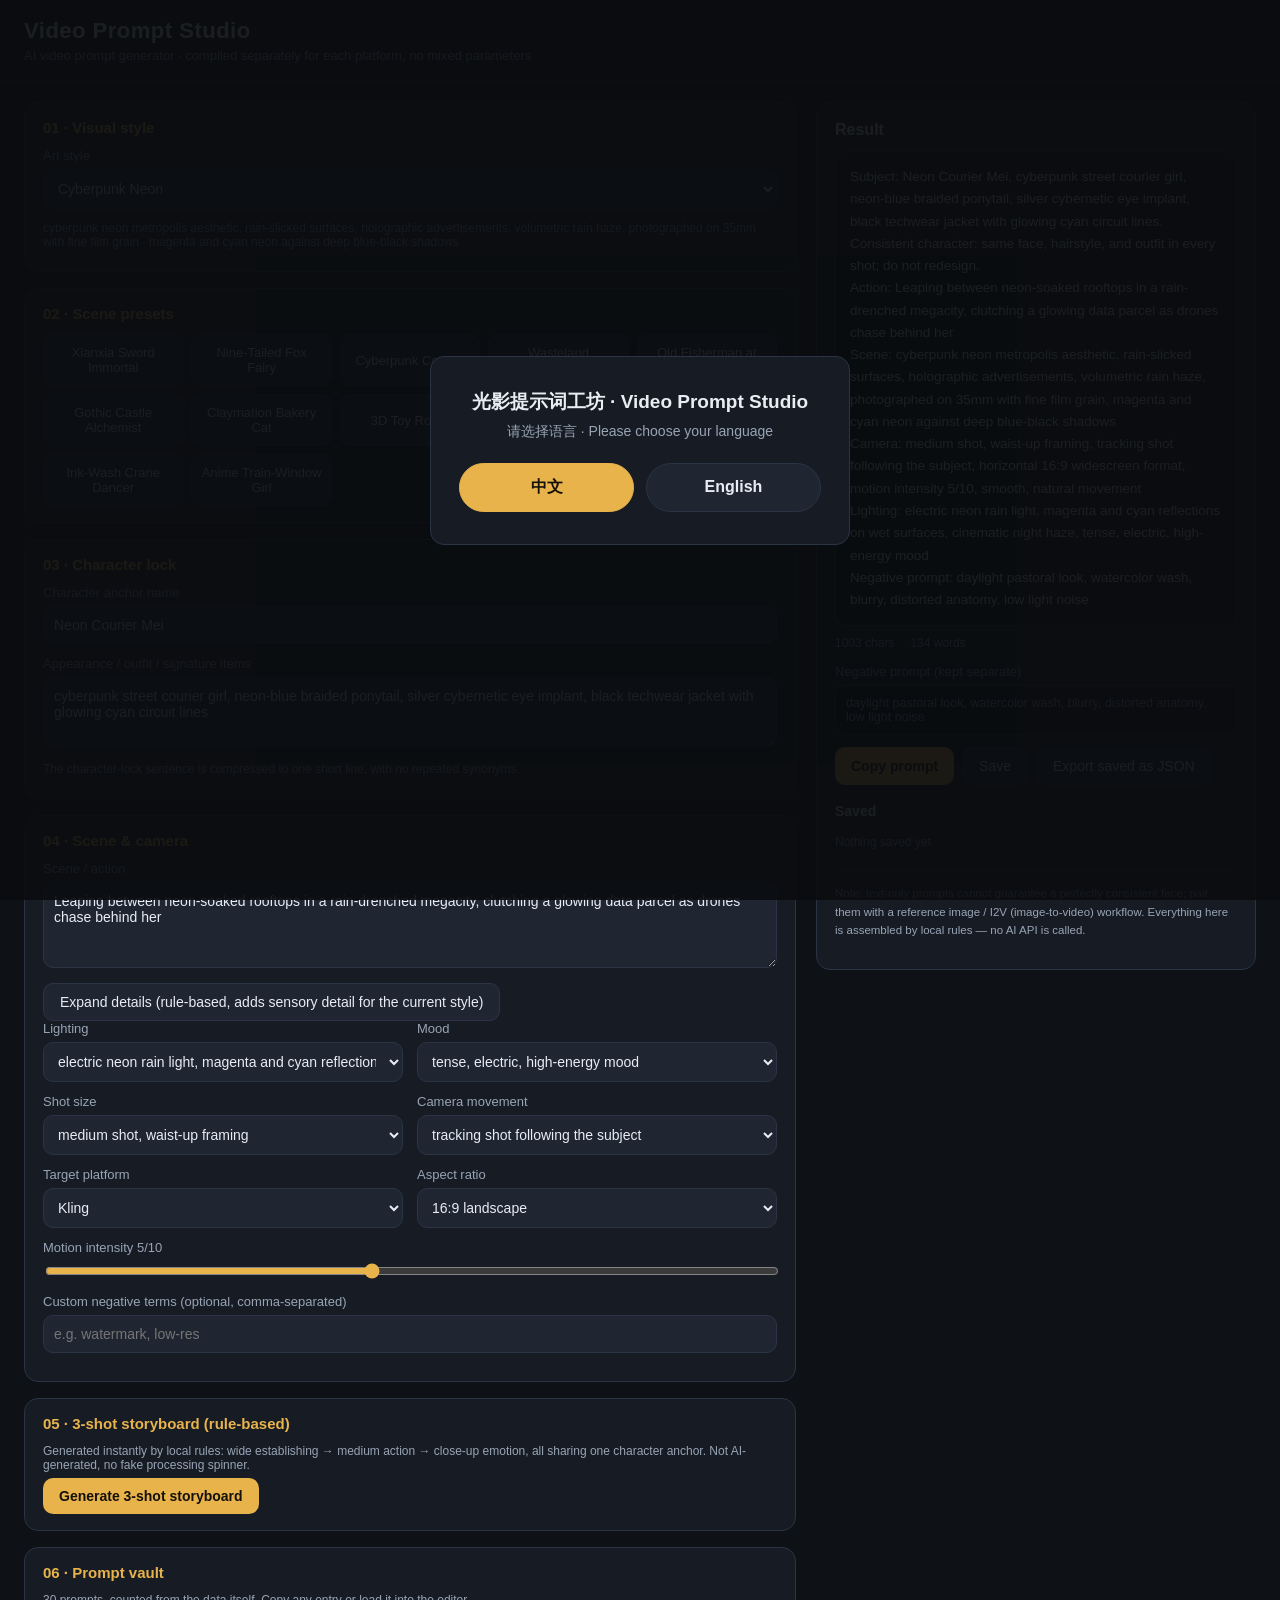
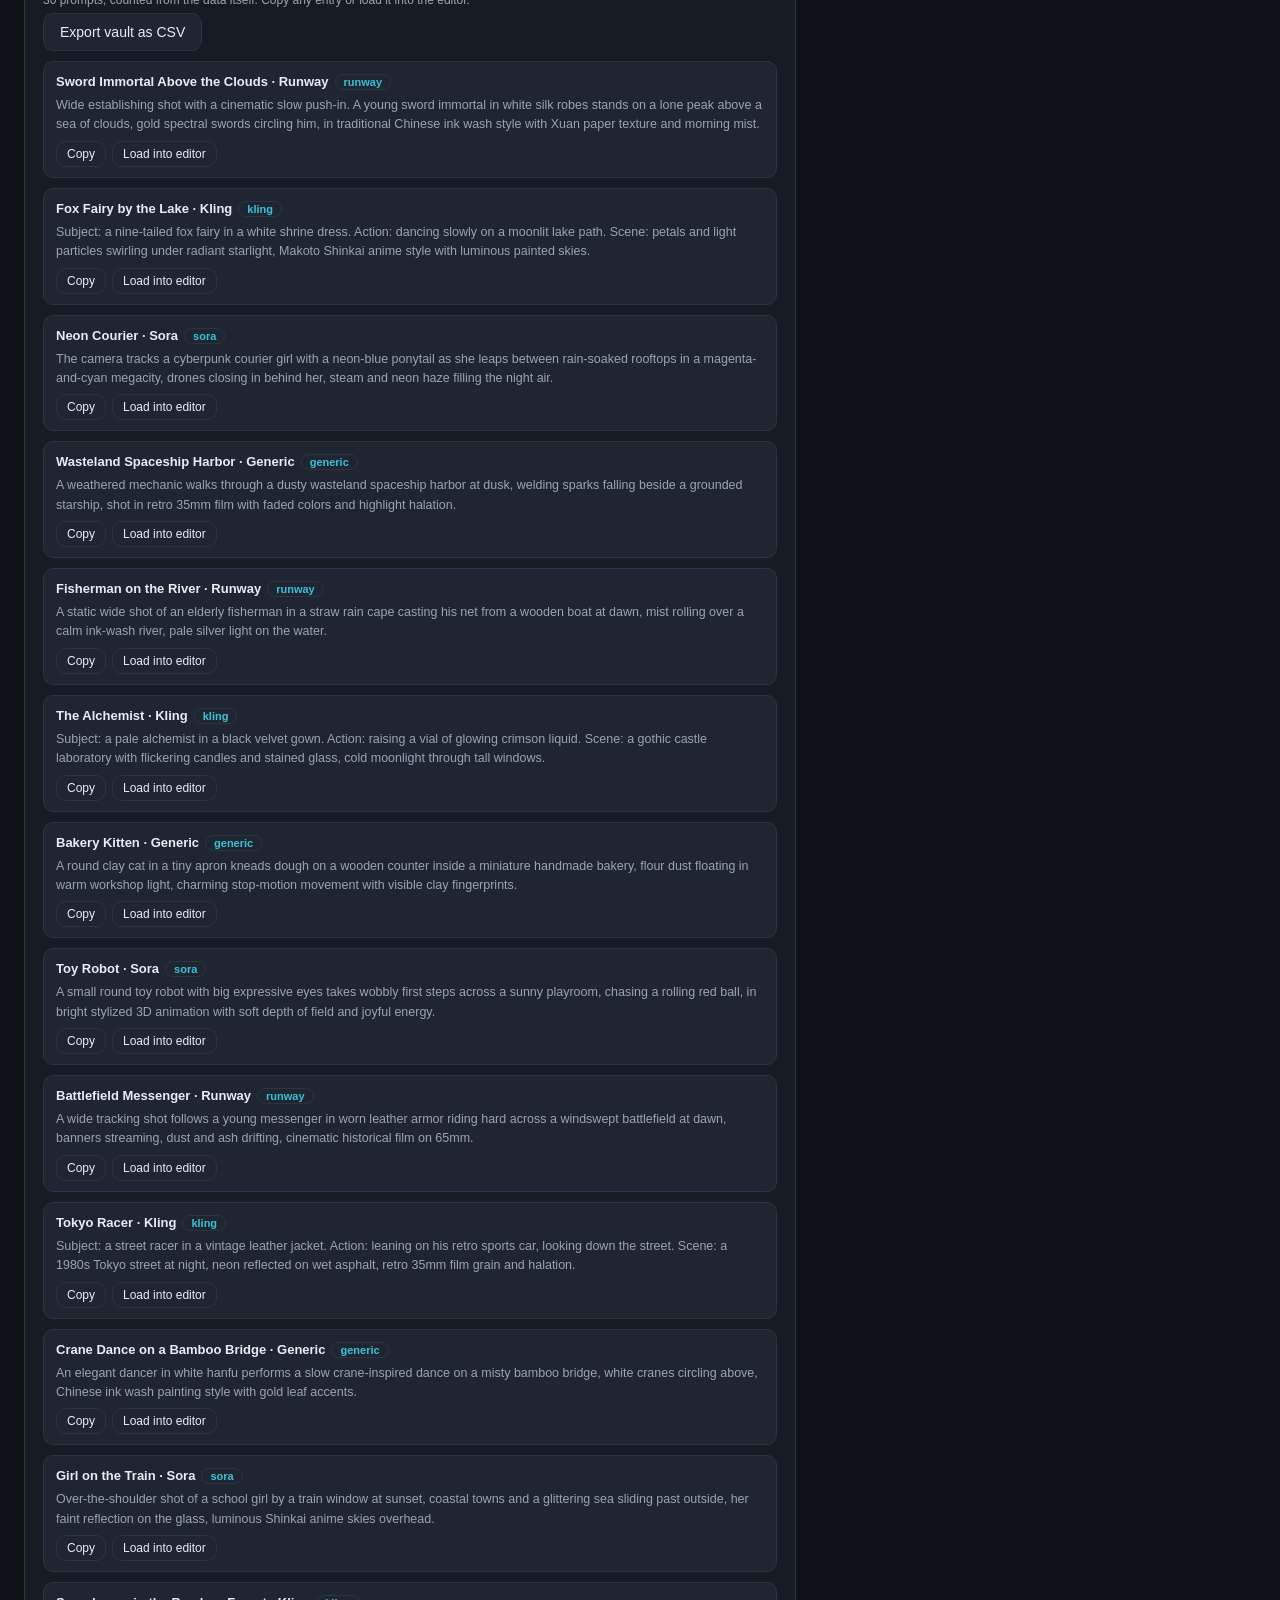
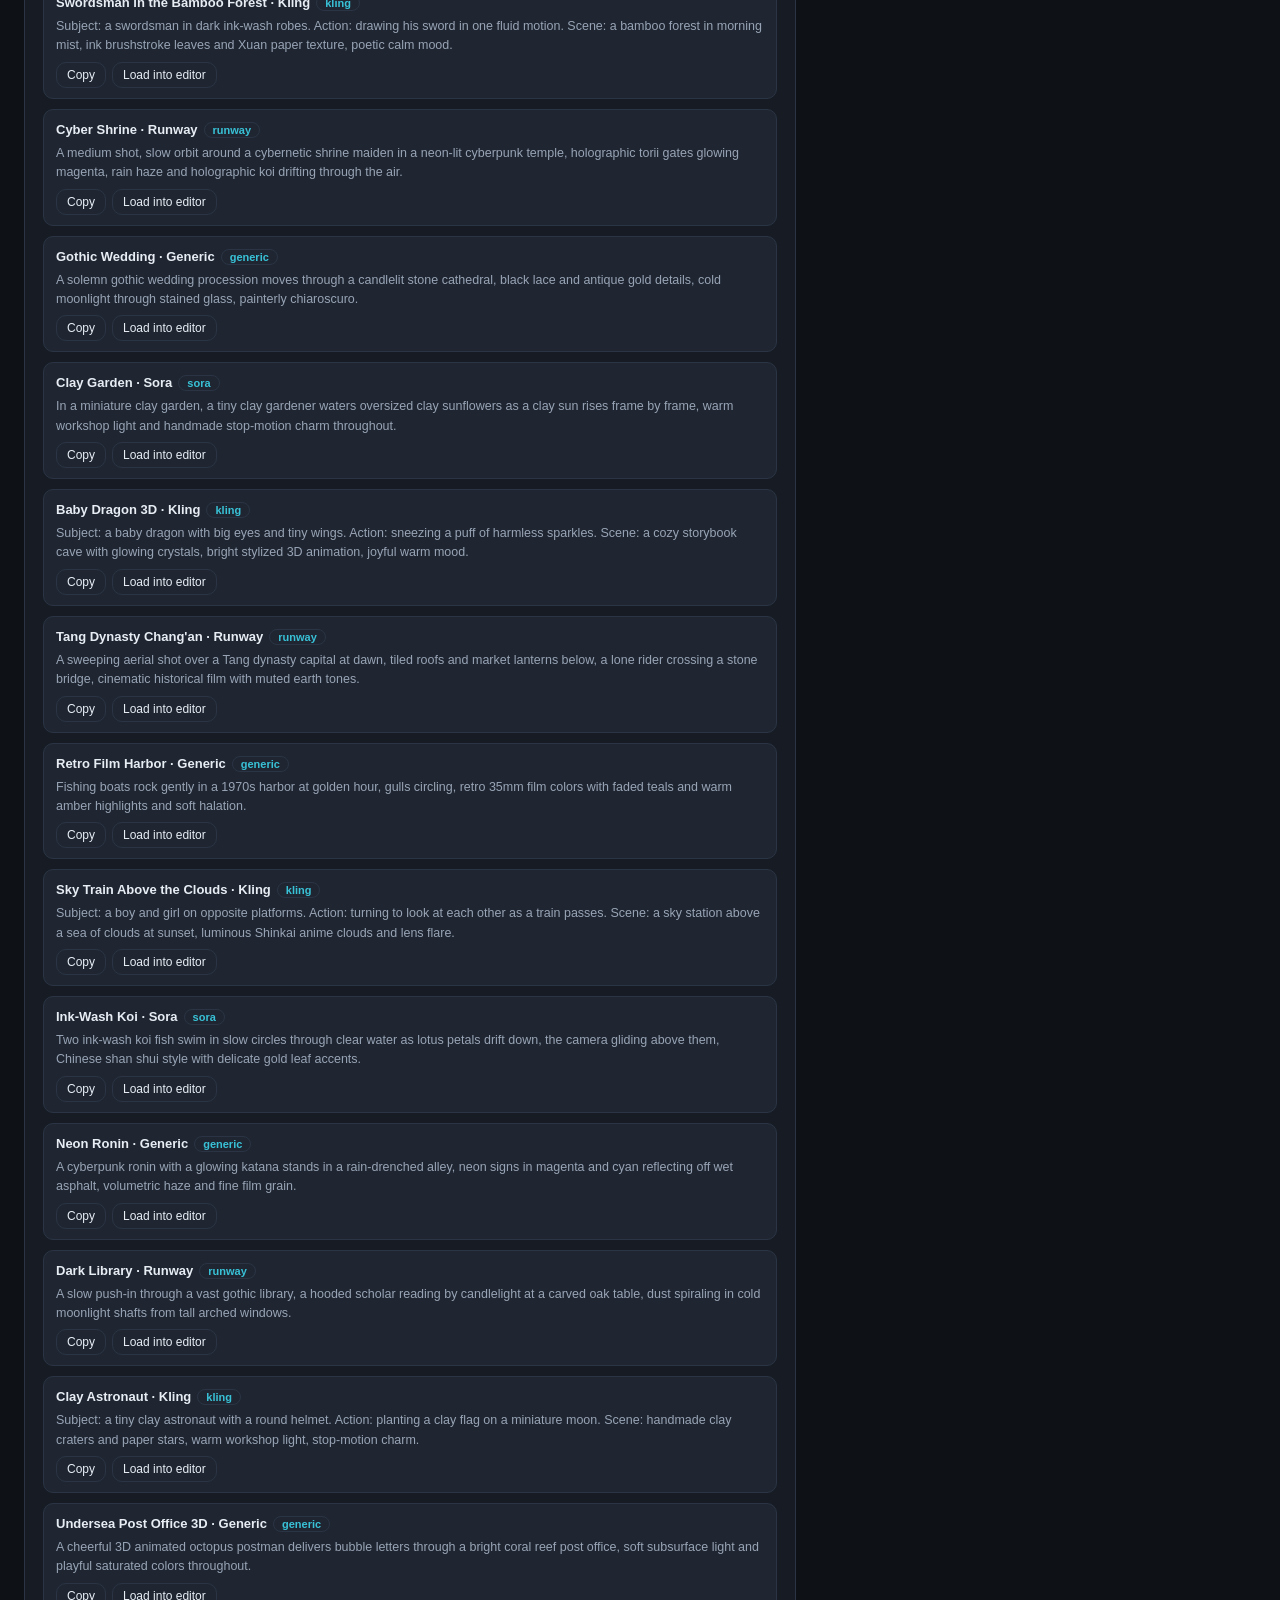
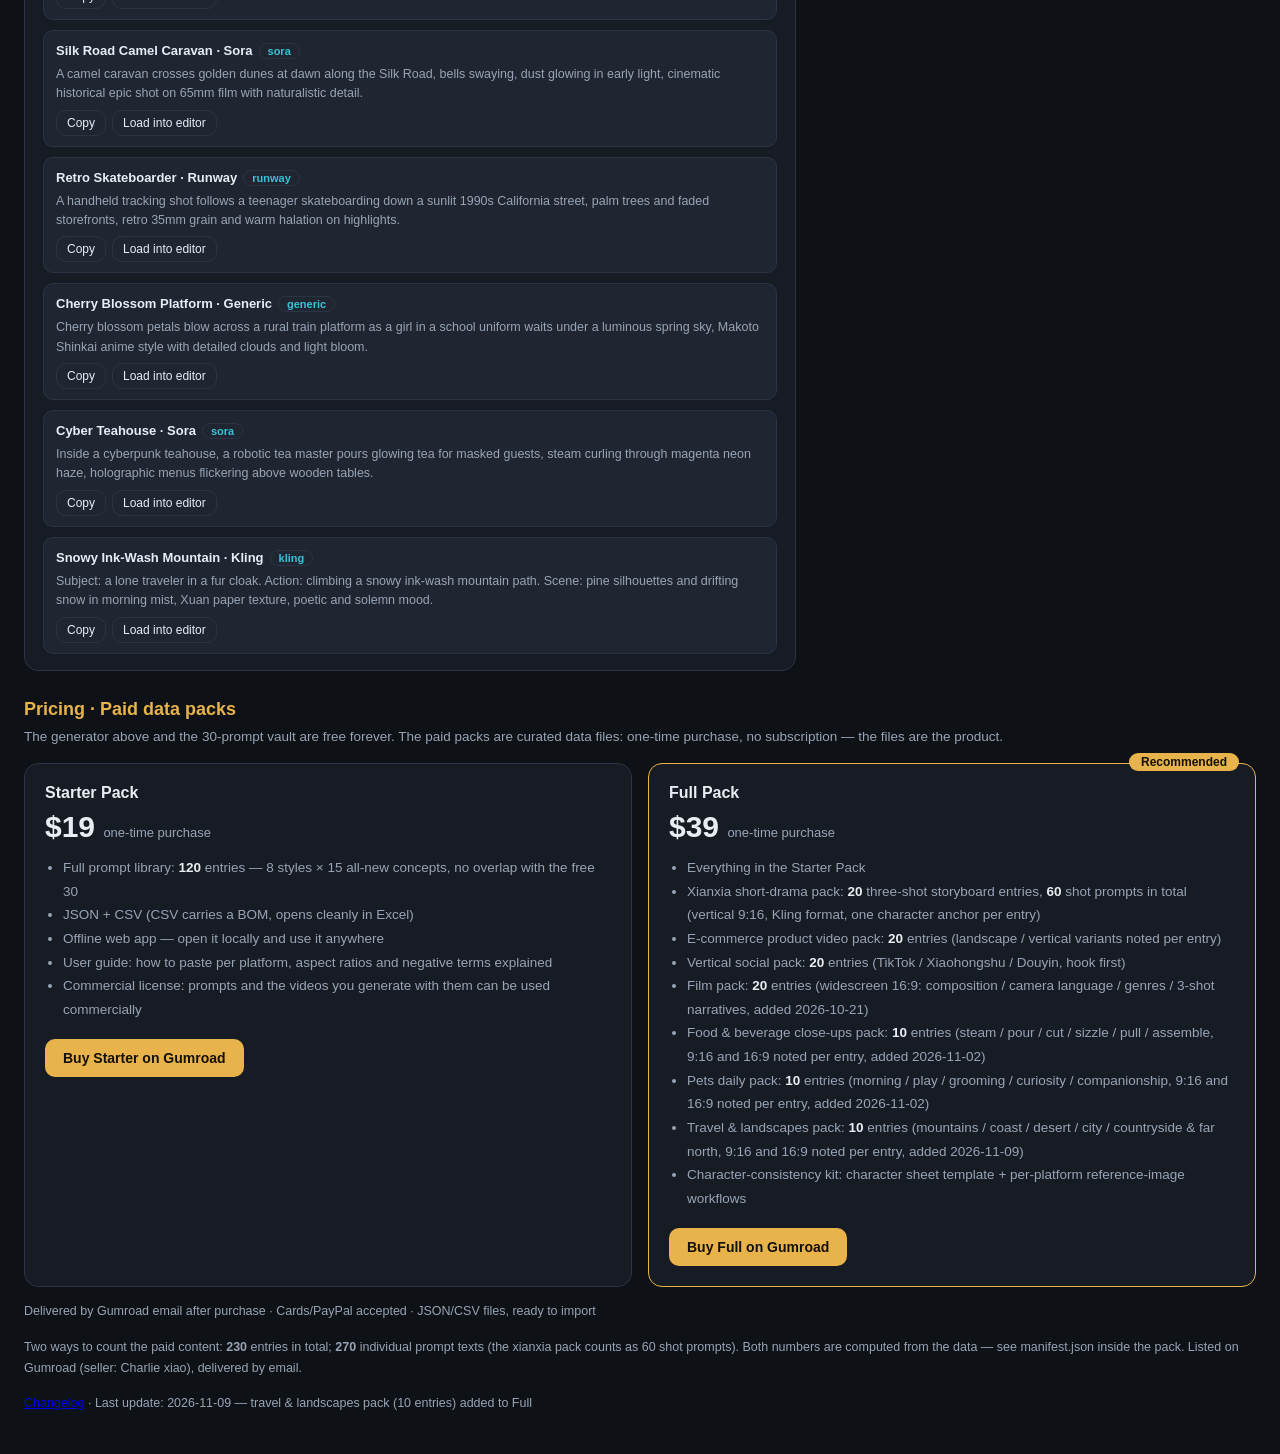
==== index.html @ 96caacff "Single-language site: language chosen on entry screen, whole page renders in that one language" ====
<!DOCTYPE html>
<html lang="zh-CN">
<head>
<meta charset="UTF-8">
<meta name="viewport" content="width=device-width, initial-scale=1.0">
<title>光影提示词工坊 · AI 视频提示词生成器</title>
<link rel="stylesheet" href="style.css">
</head>
<body>
<div id="lang-gate" class="lang-gate">
  <div class="lang-gate-card">
    <p class="lang-gate-brand">光影提示词工坊 · Video Prompt Studio</p>
    <p class="lang-gate-ask">请选择语言 · Please choose your language</p>
    <div class="lang-gate-btns">
      <button id="gate-zh" type="button">中文</button>
      <button id="gate-en" type="button">English</button>
    </div>
  </div>
</div>
<header class="topbar">
  <div>
    <h1 data-i18n="brand">光影提示词工坊</h1>
    <p class="subtitle" data-i18n="subtitle">AI 视频提示词生成器 · 按平台分别编译，不混用参数</p>
  </div>
</header>

<main class="layout">
  <section class="controls" aria-label="控件">
    <div class="card">
      <h2 data-i18n="s1">01 · 画面风格</h2>
      <label><span data-i18n="styleLabel">艺术风格</span>
        <select id="style-select"></select>
      </label>
      <p id="style-desc" class="hint"></p>
    </div>

    <div class="card">
      <h2 data-i18n="s2">02 · 场景预设</h2>
      <div id="preset-grid" class="preset-grid"></div>
    </div>

    <div class="card">
      <h2 data-i18n="s3">03 · 角色锁定</h2>
      <label><span data-i18n="charName">角色锚点名</span>
        <input id="char-name" type="text">
      </label>
      <label><span data-i18n="charAttrs">外貌 / 服装 / 标志物</span>
        <textarea id="char-attrs" rows="3"></textarea>
      </label>
      <p class="hint" data-i18n="charLockHint">角色锁定句已压缩为一句短句，不再重复堆砌同义词。</p>
    </div>

    <div class="card">
      <h2 data-i18n="s4">04 · 场景与镜头</h2>
      <label><span data-i18n="sceneLabel">场景 / 动作</span>
        <textarea id="scene" rows="4"></textarea>
      </label>
      <button id="expand-btn" type="button" class="secondary" data-i18n="expandBtn">细节扩写（规则生成，按当前风格补充感官细节）</button>
      <div class="grid2">
        <label><span data-i18n="lighting">光线</span>
          <select id="lighting-select"></select>
        </label>
        <label><span data-i18n="mood">氛围</span>
          <select id="mood-select"></select>
        </label>
        <label><span data-i18n="shot">景别</span>
          <select id="shot-select"></select>
        </label>
        <label><span data-i18n="movement">运镜</span>
          <select id="movement-select"></select>
        </label>
        <label><span data-i18n="platform">目标平台</span>
          <select id="platform-select"></select>
        </label>
        <label><span data-i18n="aspect">画幅</span>
          <select id="aspect-select">
            <option value="16:9" data-i18n="aspect169">16:9 横屏</option>
            <option value="9:16" data-i18n="aspect916">9:16 竖屏</option>
            <option value="1:1" data-i18n="aspect11">1:1 方形</option>
          </select>
        </label>
      </div>
      <label><span data-i18n="motion">运动强度</span> <span id="motion-val">5</span>/10
        <input id="motion" type="range" min="1" max="10" value="5">
      </label>
      <label><span data-i18n="customNeg">自定义负面词（可选，逗号分隔）</span>
        <input id="custom-neg" type="text" data-i18n-ph="customNegPh" placeholder="例如：水印, 低清">
      </label>
      <p id="dirty-note" class="hint warn-note" hidden data-i18n="dirtyNote">光线/氛围已被你手动调整，切换风格时不会自动覆盖。</p>
    </div>

    <div class="card">
      <h2 data-i18n="s5">05 · 3 镜分镜（规则生成）</h2>
      <p class="hint" data-i18n="storyboardHint">本地规则即时生成：远景建立 → 中景动作 → 特写情绪，共享同一角色锚点。不是 AI 生成，不转圈假装处理。</p>
      <button id="storyboard-btn" type="button" data-i18n="storyboardBtn">生成 3 镜分镜</button>
      <div id="storyboard-output"></div>
    </div>

    <div class="card">
      <h2 data-i18n="s6">06 · 提示词库</h2>
      <p class="hint" data-i18n-html="vaultHint">共 <span id="vault-count">0</span> 条，数字由数据本身计算。每条可复制或载入编辑器。</p>
      <button id="export-vault-csv" type="button" class="secondary" data-i18n="exportCsvBtn">导出提示词库 CSV</button>
      <div id="vault-list" class="vault-list"></div>
    </div>
  </section>

  <aside class="output-panel" aria-label="生成结果">
    <div class="output-inner">
      <h2 data-i18n="outputTitle">生成结果</h2>
      <div id="warnings" class="warnings" hidden></div>
      <pre id="output"></pre>
      <div class="meta-row">
        <span id="char-count">0 字符</span><span id="word-count">0 词</span>
      </div>
      <label><span data-i18n="negLabel">负面提示词（与正文分开）</span>
        <pre id="negative-output" class="negative"></pre>
      </label>
      <div class="btn-row">
        <button id="copy-btn" type="button" data-i18n="copyBtn">复制提示词</button>
        <button id="save-btn" type="button" class="secondary" data-i18n="saveBtn">保存</button>
        <button id="export-json" type="button" class="secondary" data-i18n="exportJsonBtn">导出已保存 JSON</button>
      </div>
      <h3 data-i18n="savedTitle">已保存</h3>
      <div id="saved-list" class="saved-list"></div>
      <p class="fineprint" data-i18n="fineprint">说明：纯文字提示词不能保证角色脸部完全一致，建议配合参考图 / I2V（图生视频）使用。本工具所有生成均为本地规则拼装，不调用任何 AI 接口。</p>
    </div>
  </aside>
</main>

<section class="pricing" aria-label="定价">
  <h2 data-i18n="pricingTitle">定价 · 付费数据包</h2>
  <p class="pricing-sub" data-i18n="pricingSub">上面的生成器和 30 条提示词库永久免费。付费包卖的是整理好的数据文件：买断制，无订阅，文件本身就是产品。</p>
  <div class="price-cards">
    <div class="price-card">
      <h3 data-i18n="starterName">Starter 入门包</h3>
      <p class="price">$19 <span data-i18n="once">一次性买断</span></p>
      <ul>
        <li data-i18n-html="starterLi1">全量提示词库 <b id="pi-lib">120</b> 条：8 种风格 × 15 个全新概念，与免费 30 条不重复</li>
        <li data-i18n="starterLi2">JSON + CSV 双格式（CSV 带 BOM，Excel 直接打开不乱码）</li>
        <li data-i18n="starterLi3">离线版网页应用，本地打开即用</li>
        <li data-i18n="starterLi4">《使用指南》：各平台粘贴方法、画幅与负面词说明</li>
        <li data-i18n="starterLi5">商业授权：提示词及所生成视频可商用</li>
      </ul>
      <a class="buy-btn" id="buy-starter" href="https://gumroad.com/l/ebcjyh" target="_blank" rel="noopener" data-i18n="buyStarter">在 Gumroad 购买 Starter</a>
    </div>
    <div class="price-card featured">
      <p class="badge" data-i18n="badge">推荐</p>
      <h3 data-i18n="fullName">Full 全量包</h3>
      <p class="price">$39 <span data-i18n="once">一次性买断</span></p>
      <ul>
        <li data-i18n="fullLiAll">Starter 入门包的全部内容</li>
        <li data-i18n-html="fullLiXianxia">仙侠短剧包：<b id="pi-xianxia">20</b> 个三镜分镜条目，共 <b id="pi-xianxia-shots">60</b> 条镜头提示词（竖屏 9:16，Kling 格式，同一角色锚点）</li>
        <li data-i18n-html="fullLiEcom">电商产品视频包：<b id="pi-ecom">20</b> 条（横屏 / 竖屏变体已逐条注明）</li>
        <li data-i18n-html="fullLiSocial">竖屏社媒包：<b id="pi-social">20</b> 条（TikTok / 小红书 / 抖音，开场钩子前置）</li>
        <li data-i18n-html="fullLiFilm">影视包：<b id="pi-film">20</b> 条（宽银幕 16:9：构图 / 镜头语言 / 类型片 / 三镜叙事，2026-10-21 周更加入）</li>
        <li data-i18n-html="fullLiFood">美食与饮品特写包：<b id="pi-food">10</b> 条（蒸汽 / 浇注 / 切开 / 滋滋作响 / 拉丝 / 组装特写，9:16 与 16:9 逐条标注，2026-11-02 周更加入）</li>
        <li data-i18n-html="fullLiPets">宠物日常包：<b id="pi-pets">10</b> 条（晨光 / 玩耍 / 洗护 / 好奇 / 陪伴日常，9:16 与 16:9 逐条标注，2026-11-02 周更加入）</li>
        <li data-i18n-html="fullLiTravel">旅行风光包：<b id="pi-travel">10</b> 条（山岳 / 海岸 / 沙漠 / 城市 / 乡野与远北，9:16 与 16:9 逐条标注，2026-11-09 周更加入）</li>
        <li data-i18n="fullLiKit">角色一致性套件：角色设定表模板 + 各平台参考图工作流</li>
      </ul>
      <a class="buy-btn" id="buy-full" href="https://gumroad.com/l/vneevp" target="_blank" rel="noopener" data-i18n="buyFull">在 Gumroad 购买 Full</a>
    </div>
  </div>
  <p class="pricing-note" data-i18n="pricingNote1">购买后由 Gumroad 邮件发货 · 支持信用卡/PayPal · 文件为 JSON/CSV，可直接导入使用</p>
  <p class="pricing-note" data-i18n-html="pricingNote2">付费内容两个计数口径：共 <b id="pi-entries">230</b> 个条目；按单条提示词文本计共 <b id="pi-texts">270</b> 条（仙侠包按 60 条镜头计）。两个数字的定义见包内 manifest.json，均由数据自动统计。商品已在 Gumroad 上架（卖家 Charlie xiao），购买后由 Gumroad 邮件发货。</p>
  <p class="pricing-note" data-i18n-html="pricingNote3"><a href="changelog.html">更新日志</a> · 最近更新：2026-11-09 旅行风光包（10 条）加入 Full 全量包</p>
</section>

<script src="data.js"></script>
<script src="compiler.js"></script>
<script src="app.js"></script>
</body>
</html>
---- style.css ----
:root{--bg:#0e1116;--panel:#171c24;--panel2:#1f2632;--line:#2a3444;--text:#e8edf4;--muted:#98a4b5;--accent:#e8b34b;--accent2:#39c2d7;--danger:#ff8a7a;--radius:14px}
*{box-sizing:border-box}
body{margin:0;font-family:-apple-system,"PingFang SC","Microsoft YaHei",Segoe UI,Roboto,sans-serif;background:var(--bg);color:var(--text)}
.topbar{display:flex;justify-content:space-between;align-items:center;gap:16px;padding:18px 24px;border-bottom:1px solid var(--line);flex-wrap:wrap}
.topbar h1{margin:0;font-size:22px;letter-spacing:.5px}
.subtitle{margin:4px 0 0;color:var(--muted);font-size:13px}
.lang-toggle button{background:var(--panel2);color:var(--muted);border:1px solid var(--line);padding:8px 14px;border-radius:999px;cursor:pointer}
.lang-toggle button.active{background:var(--accent);color:#14100a;border-color:var(--accent);font-weight:600}
.lang-gate{position:fixed;inset:0;background:rgba(10,12,16,.92);display:flex;align-items:center;justify-content:center;z-index:50;padding:20px}
.lang-gate-card{background:var(--panel);border:1px solid var(--line);border-radius:var(--radius);padding:32px 28px;text-align:center;max-width:420px;width:100%}
.lang-gate-brand{margin:0 0 8px;font-size:19px;font-weight:700;color:var(--text)}
.lang-gate-ask{margin:0 0 22px;color:var(--muted);font-size:14px}
.lang-gate-btns{display:flex;gap:12px;justify-content:center}
.lang-gate-btns button{flex:1;background:var(--accent);color:#14100a;border:1px solid var(--accent);padding:13px 10px;border-radius:999px;cursor:pointer;font-size:16px;font-weight:600}
.lang-gate-btns button:last-child{background:var(--panel2);color:var(--text);border-color:var(--line)}
.layout{display:grid;grid-template-columns:minmax(0,1fr) 440px;gap:20px;padding:20px 24px;align-items:start;max-width:1440px;margin:0 auto}
.controls{display:flex;flex-direction:column;gap:16px;min-width:0}
.card{background:var(--panel);border:1px solid var(--line);border-radius:var(--radius);padding:16px 18px}
.card h2{margin:0 0 12px;font-size:15px;color:var(--accent)}
label{display:block;font-size:13px;color:var(--muted);margin-bottom:12px}
input[type=text],textarea,select{width:100%;margin-top:6px;background:var(--panel2);border:1px solid var(--line);border-radius:10px;color:var(--text);padding:10px;font-size:14px;font-family:inherit}
textarea{resize:vertical}
input[type=range]{width:100%;margin-top:8px;accent-color:var(--accent)}
button{background:var(--accent);color:#14100a;border:none;border-radius:10px;padding:10px 16px;font-size:14px;font-weight:600;cursor:pointer}
button.secondary{background:var(--panel2);color:var(--text);border:1px solid var(--line);font-weight:500}
button:hover{filter:brightness(1.08)}
.hint{font-size:12px;color:var(--muted);margin:6px 0}
.warn-note{color:var(--accent)}
.grid2{display:grid;grid-template-columns:1fr 1fr;gap:0 14px}
.preset-grid{display:grid;grid-template-columns:repeat(auto-fill,minmax(130px,1fr));gap:8px}
.preset-grid button{background:var(--panel2);color:var(--text);border:1px solid var(--line);font-weight:500;font-size:13px;padding:10px 8px}
.preset-grid button.active{border-color:var(--accent);color:var(--accent)}
.output-panel{position:sticky;top:16px;background:var(--panel);border:1px solid var(--line);border-radius:var(--radius);padding:18px;max-height:calc(100vh - 32px);overflow:auto}
.output-panel h2{margin:0 0 12px;font-size:16px}
.output-panel h3{font-size:14px;margin:18px 0 8px}
pre#output{white-space:pre-wrap;word-break:break-word;background:#0a0d12;border:1px solid var(--line);border-radius:10px;padding:14px;font-size:13.5px;line-height:1.65;min-height:160px;margin:0;font-family:inherit}
pre.negative{white-space:pre-wrap;word-break:break-word;background:#0a0d12;border:1px solid var(--line);border-radius:10px;padding:10px;font-size:12.5px;margin:6px 0 0;font-family:inherit;color:var(--muted)}
.warnings{background:#3a2415;border:1px solid #7a4a21;color:#ffd9a8;border-radius:10px;padding:10px 12px;font-size:12.5px;margin-bottom:12px;line-height:1.6}
.meta-row{display:flex;gap:16px;color:var(--muted);font-size:12px;margin:10px 0 14px}
.btn-row{display:flex;gap:8px;flex-wrap:wrap;margin-top:12px}
.saved-list,.vault-list{display:flex;flex-direction:column;gap:10px;margin-top:10px}
.saved-item,.vault-item,.shot-item{background:var(--panel2);border:1px solid var(--line);border-radius:10px;padding:10px 12px}
.saved-item p,.vault-item p{font-size:12.5px;color:var(--muted);margin:6px 0;line-height:1.55}
.saved-item strong,.vault-item strong{font-size:13px}
.mini-row{display:flex;gap:6px;flex-wrap:wrap;margin-top:6px}
.mini-row button{padding:5px 10px;font-size:12px}
.shot-item{margin-top:10px}
.shot-item h4{margin:0 0 6px;font-size:13px;color:var(--accent2)}
.shot-item pre{white-space:pre-wrap;word-break:break-word;font-size:12.5px;line-height:1.6;margin:0 0 8px;font-family:inherit}
.fineprint{font-size:11.5px;color:var(--muted);line-height:1.6;margin-top:16px;border-top:1px solid var(--line);padding-top:12px}
.tag{display:inline-block;font-size:11px;color:var(--accent2);border:1px solid var(--line);border-radius:999px;padding:1px 8px;margin-left:6px}
@media (max-width:900px){
  .layout{grid-template-columns:1fr;padding:14px}
  .output-panel{position:sticky;bottom:0;top:auto;max-height:46vh;order:2;z-index:5;box-shadow:0 -8px 30px rgba(0,0,0,.5)}
  .controls{order:1}
  .grid2{grid-template-columns:1fr}
}

/* ---- pricing section ---- */
.pricing{max-width:1440px;margin:0 auto;padding:8px 24px 40px}
.pricing h2{font-size:18px;color:var(--accent);margin:0 0 6px}
.pricing-sub{color:var(--muted);font-size:13.5px;margin:0 0 16px;line-height:1.6}
.price-cards{display:grid;grid-template-columns:1fr 1fr;gap:16px}
.price-card{position:relative;background:var(--panel);border:1px solid var(--line);border-radius:var(--radius);padding:20px}
.price-card.featured{border-color:var(--accent)}
.price-card h3{margin:0 0 8px;font-size:16px}
.price-card .badge{position:absolute;top:-11px;right:16px;background:var(--accent);color:#14100a;font-size:12px;font-weight:700;border-radius:999px;padding:2px 12px;margin:0}
.price{font-size:30px;font-weight:700;margin:0 0 12px}
.price span{font-size:13px;color:var(--muted);font-weight:500}
.price-card ul{margin:0 0 18px;padding-left:18px;color:var(--muted);font-size:13.5px;line-height:1.75}
.price-card ul b{color:var(--text)}
.buy-btn{display:inline-block;background:var(--accent);color:#14100a;border-radius:10px;padding:11px 18px;font-size:14px;font-weight:700;text-decoration:none}
.buy-btn:hover{filter:brightness(1.08)}
.pricing-note{color:var(--muted);font-size:12.5px;line-height:1.7;margin:14px 0 0}
@media (max-width:900px){.price-cards{grid-template-columns:1fr}.pricing{padding:8px 14px 32px}}
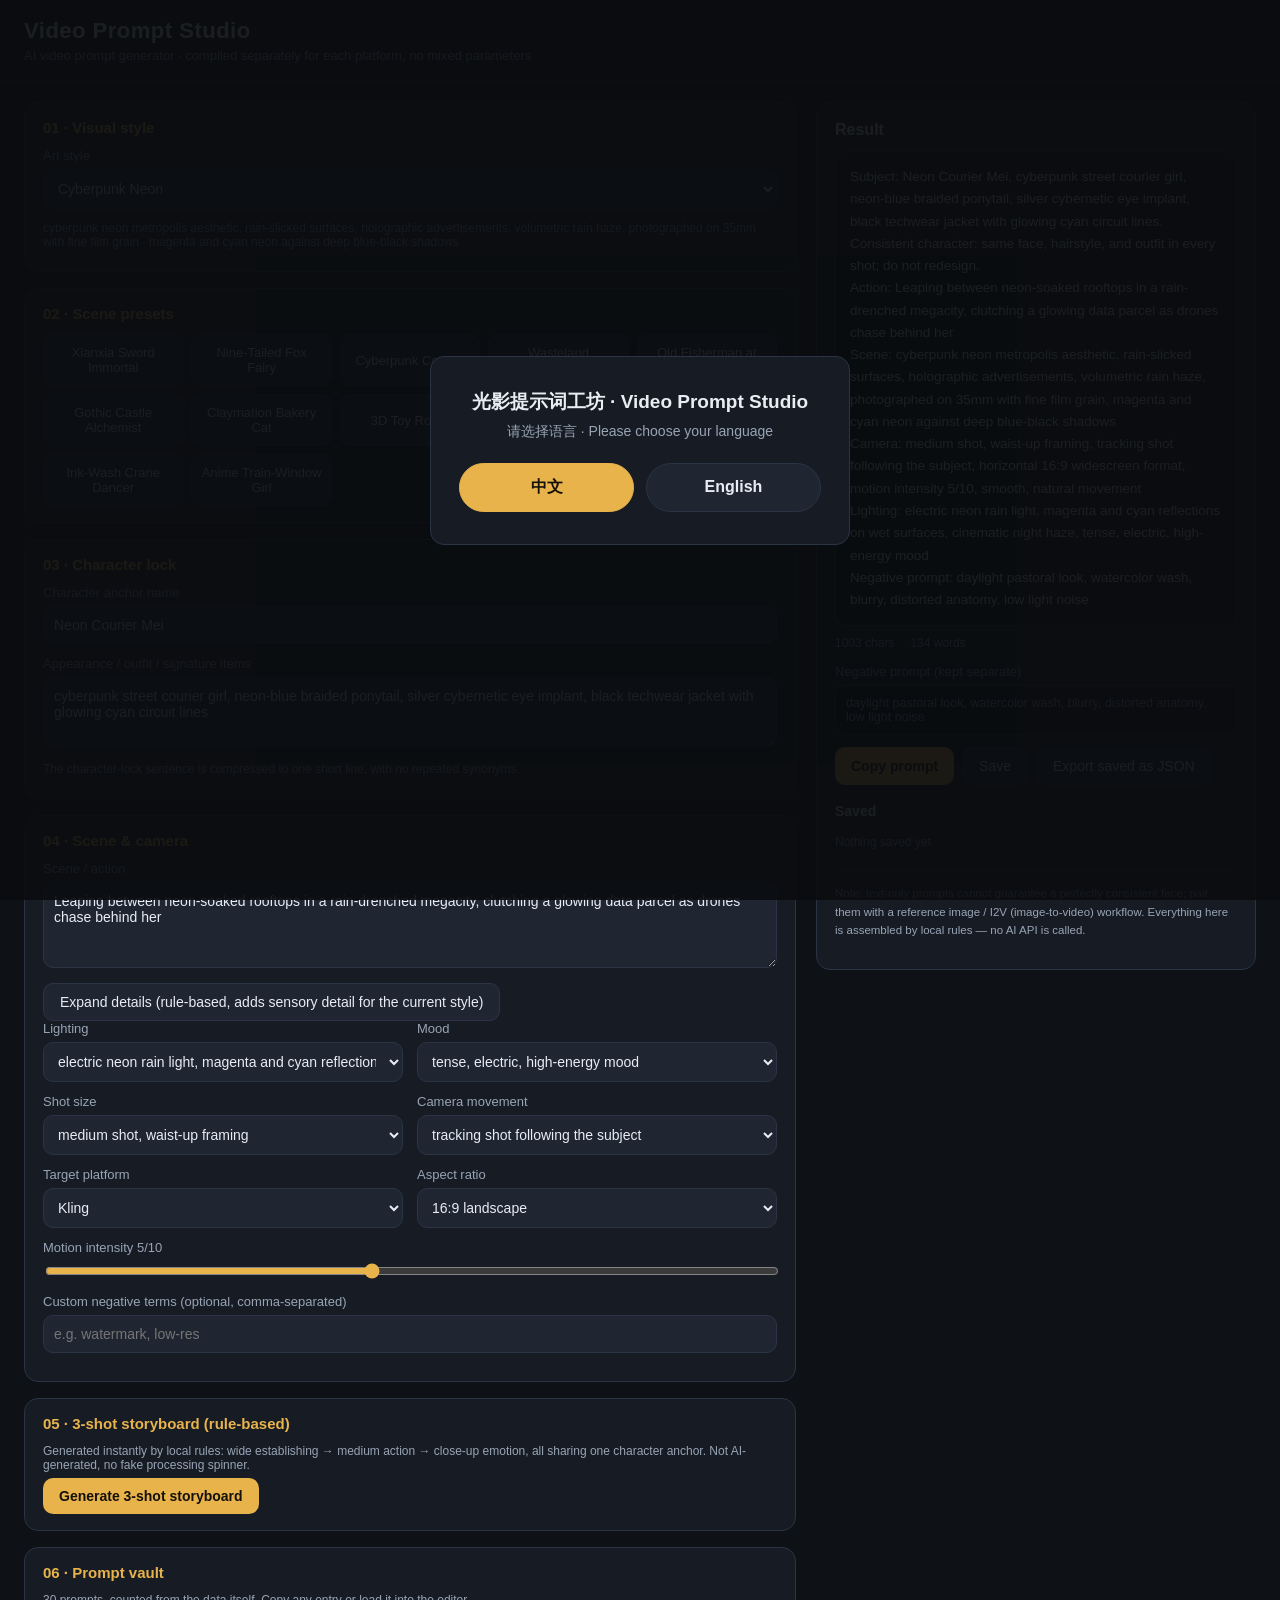
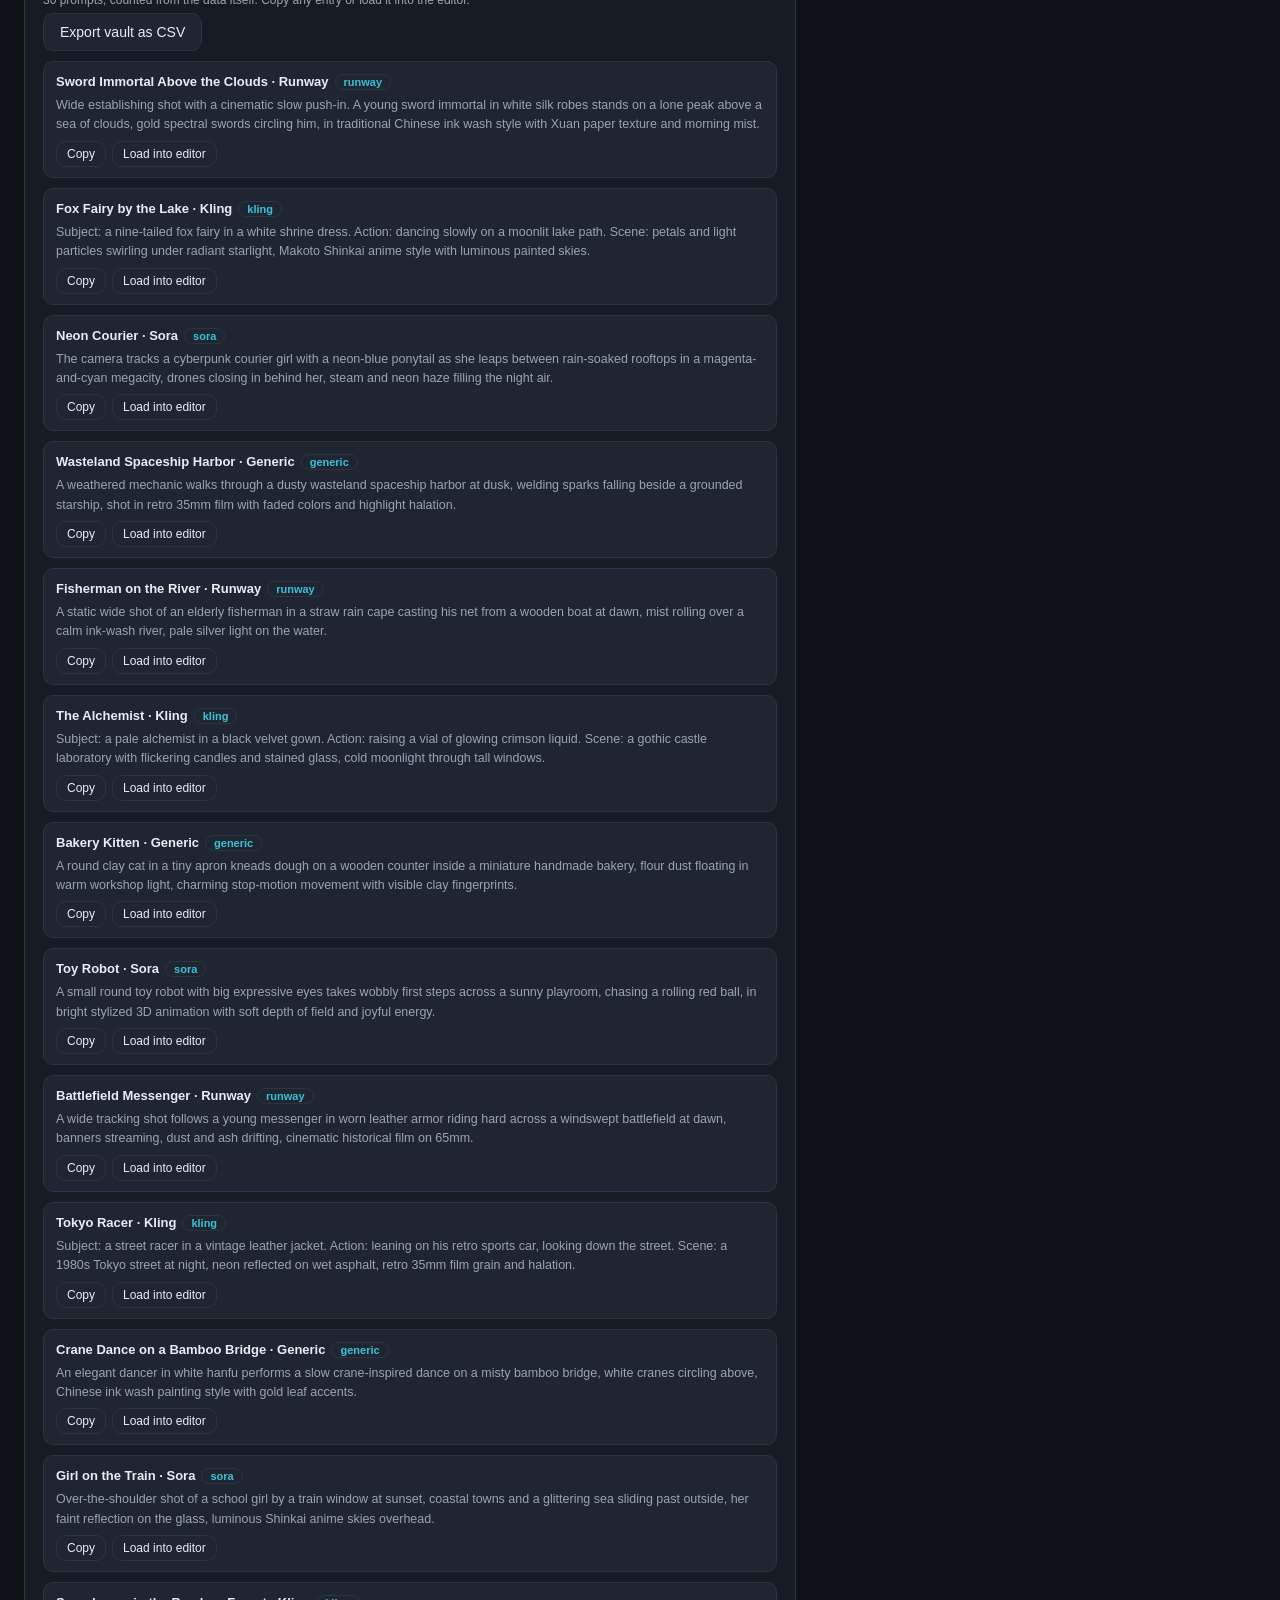
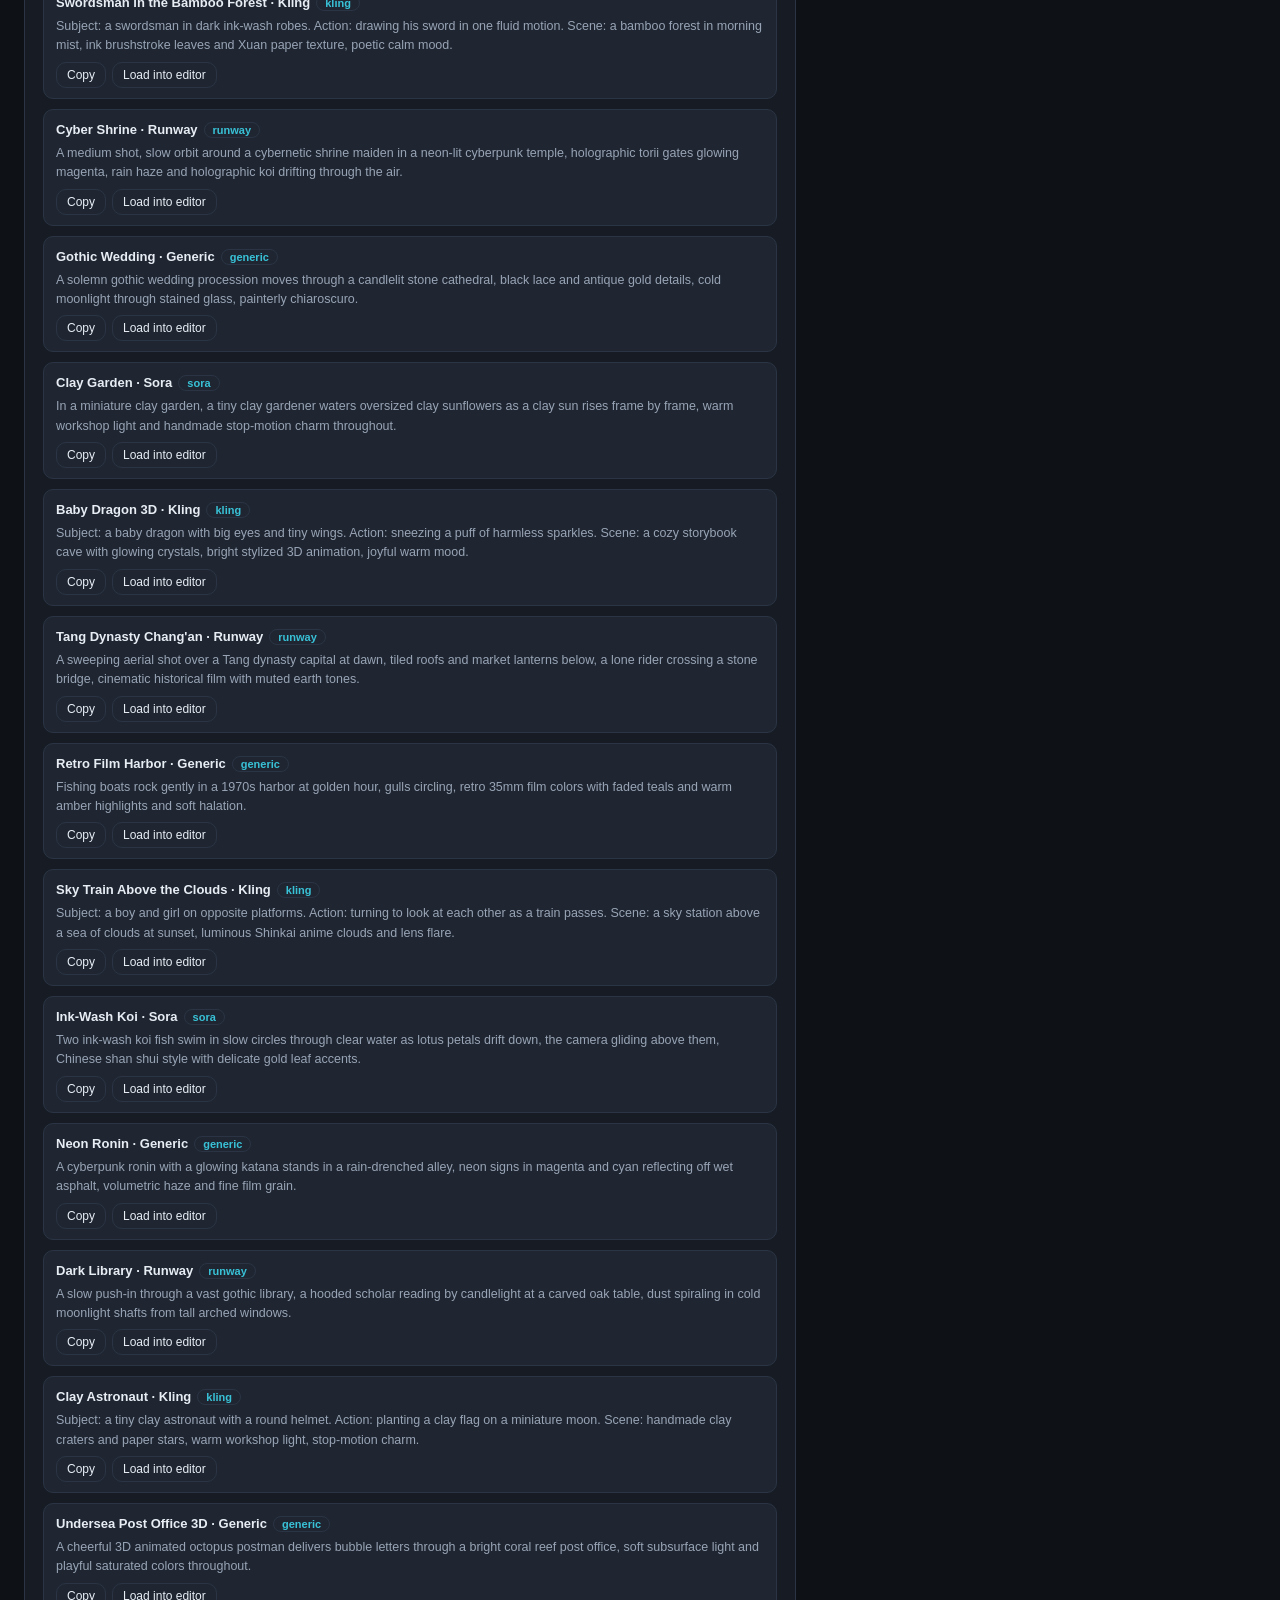
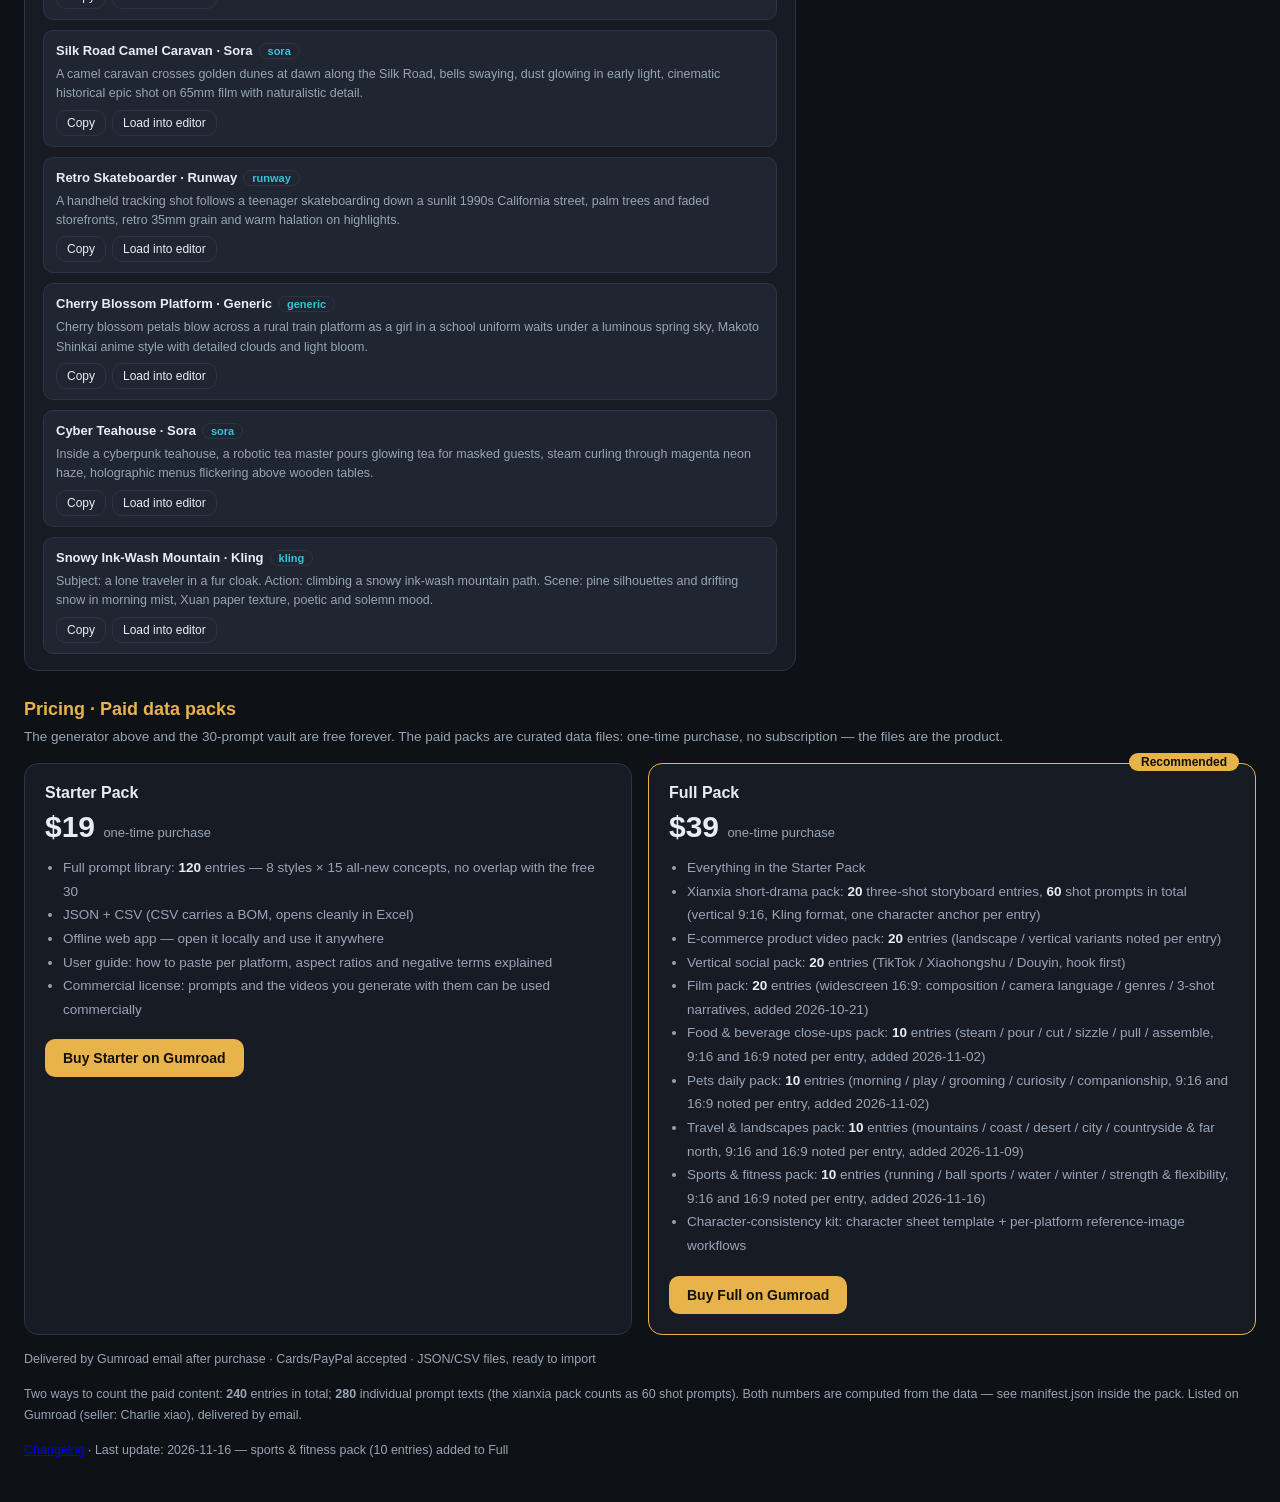
==== commit 094fff28: "Weekly update #5: sports & fitness pack added to Full (240 entries / 280 texts)" ====
--- a/index.html
+++ b/index.html
@@ -156,14 +156,15 @@
         <li data-i18n-html="fullLiFood">美食与饮品特写包：<b id="pi-food">10</b> 条（蒸汽 / 浇注 / 切开 / 滋滋作响 / 拉丝 / 组装特写，9:16 与 16:9 逐条标注，2026-11-02 周更加入）</li>
         <li data-i18n-html="fullLiPets">宠物日常包：<b id="pi-pets">10</b> 条（晨光 / 玩耍 / 洗护 / 好奇 / 陪伴日常，9:16 与 16:9 逐条标注，2026-11-02 周更加入）</li>
         <li data-i18n-html="fullLiTravel">旅行风光包：<b id="pi-travel">10</b> 条（山岳 / 海岸 / 沙漠 / 城市 / 乡野与远北，9:16 与 16:9 逐条标注，2026-11-09 周更加入）</li>
+        <li data-i18n-html="fullLiSports">运动健身包：<b id="pi-sports">10</b> 条（晨跑 / 球类 / 水上 / 冰雪 / 力量与柔韧，9:16 与 16:9 逐条标注，2026-11-16 周更加入）</li>
         <li data-i18n="fullLiKit">角色一致性套件：角色设定表模板 + 各平台参考图工作流</li>
       </ul>
       <a class="buy-btn" id="buy-full" href="https://gumroad.com/l/vneevp" target="_blank" rel="noopener" data-i18n="buyFull">在 Gumroad 购买 Full</a>
     </div>
   </div>
   <p class="pricing-note" data-i18n="pricingNote1">购买后由 Gumroad 邮件发货 · 支持信用卡/PayPal · 文件为 JSON/CSV，可直接导入使用</p>
-  <p class="pricing-note" data-i18n-html="pricingNote2">付费内容两个计数口径：共 <b id="pi-entries">230</b> 个条目；按单条提示词文本计共 <b id="pi-texts">270</b> 条（仙侠包按 60 条镜头计）。两个数字的定义见包内 manifest.json，均由数据自动统计。商品已在 Gumroad 上架（卖家 Charlie xiao），购买后由 Gumroad 邮件发货。</p>
-  <p class="pricing-note" data-i18n-html="pricingNote3"><a href="changelog.html">更新日志</a> · 最近更新：2026-11-09 旅行风光包（10 条）加入 Full 全量包</p>
+  <p class="pricing-note" data-i18n-html="pricingNote2">付费内容两个计数口径：共 <b id="pi-entries">240</b> 个条目；按单条提示词文本计共 <b id="pi-texts">280</b> 条（仙侠包按 60 条镜头计）。两个数字的定义见包内 manifest.json，均由数据自动统计。商品已在 Gumroad 上架（卖家 Charlie xiao），购买后由 Gumroad 邮件发货。</p>
+  <p class="pricing-note" data-i18n-html="pricingNote3"><a href="changelog.html">更新日志</a> · 最近更新：2026-11-16 运动健身包（10 条）加入 Full 全量包</p>
 </section>
 
 <script src="data.js"></script>
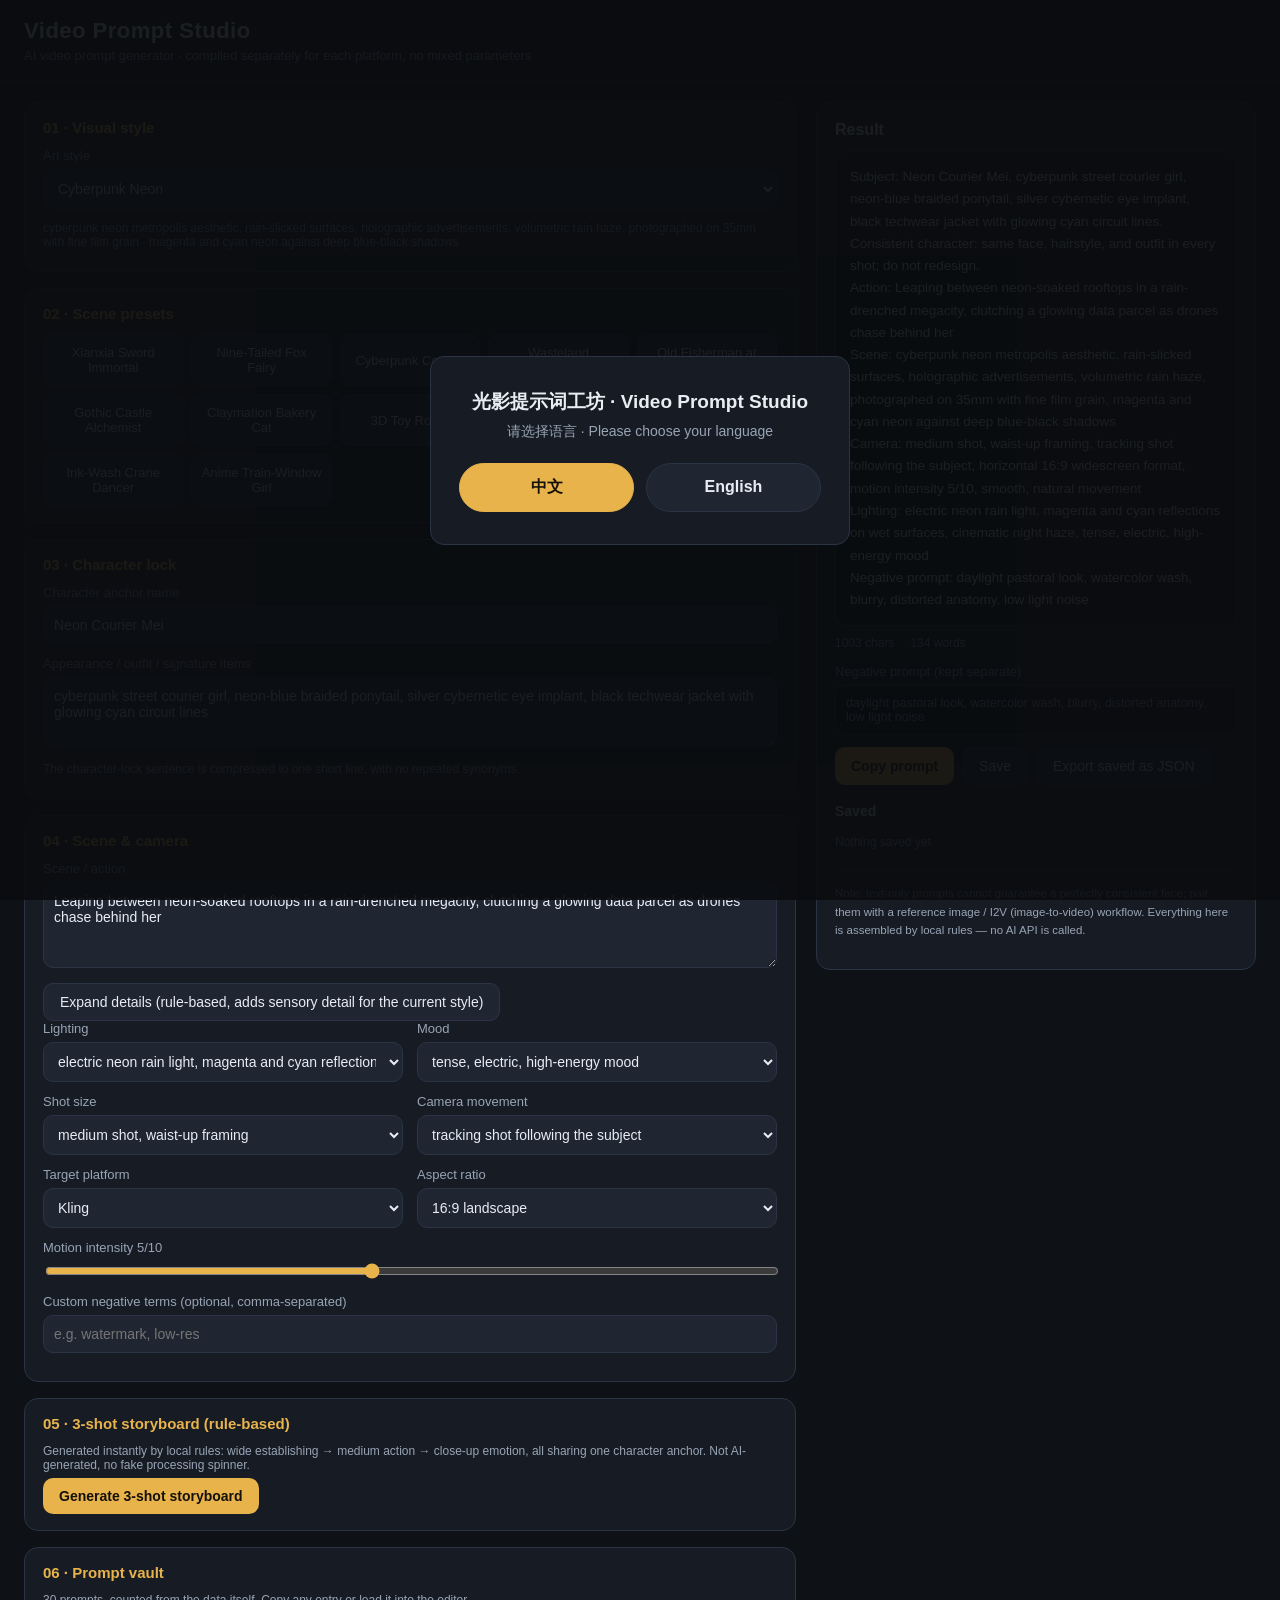
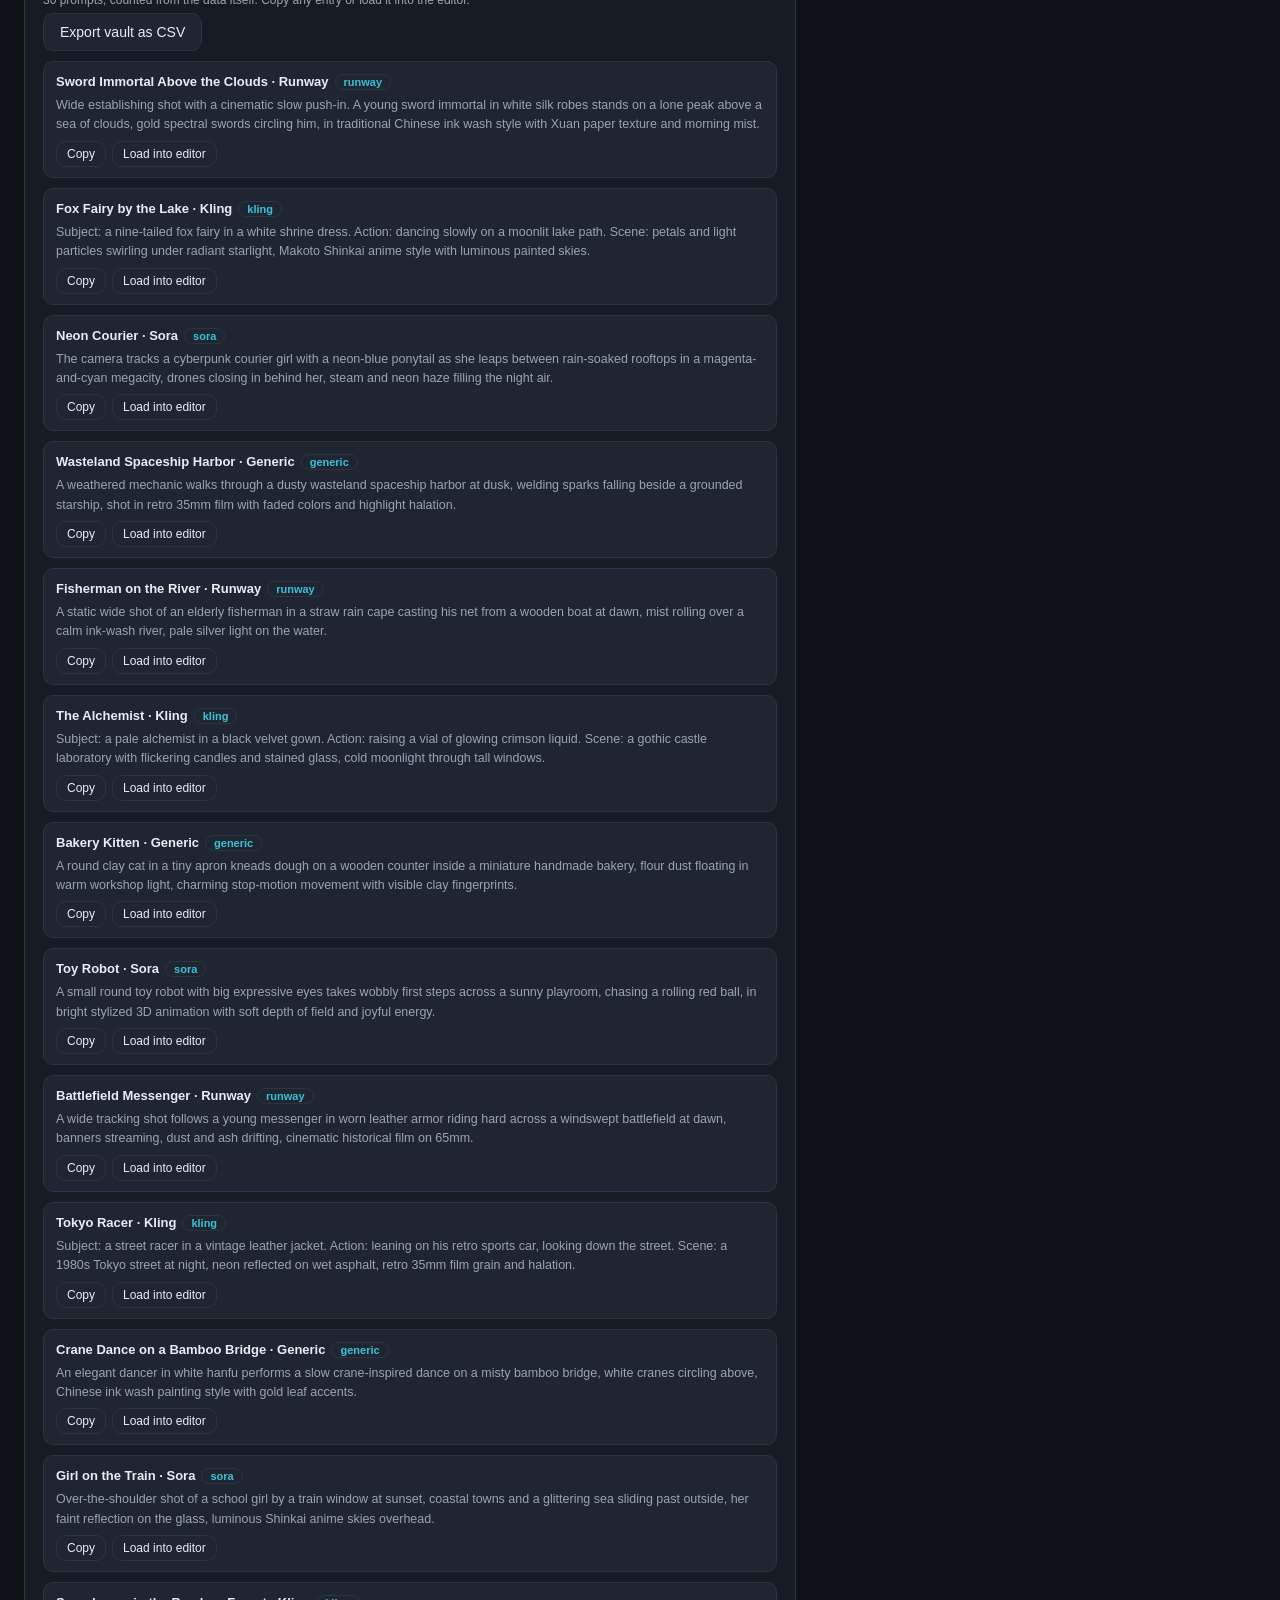
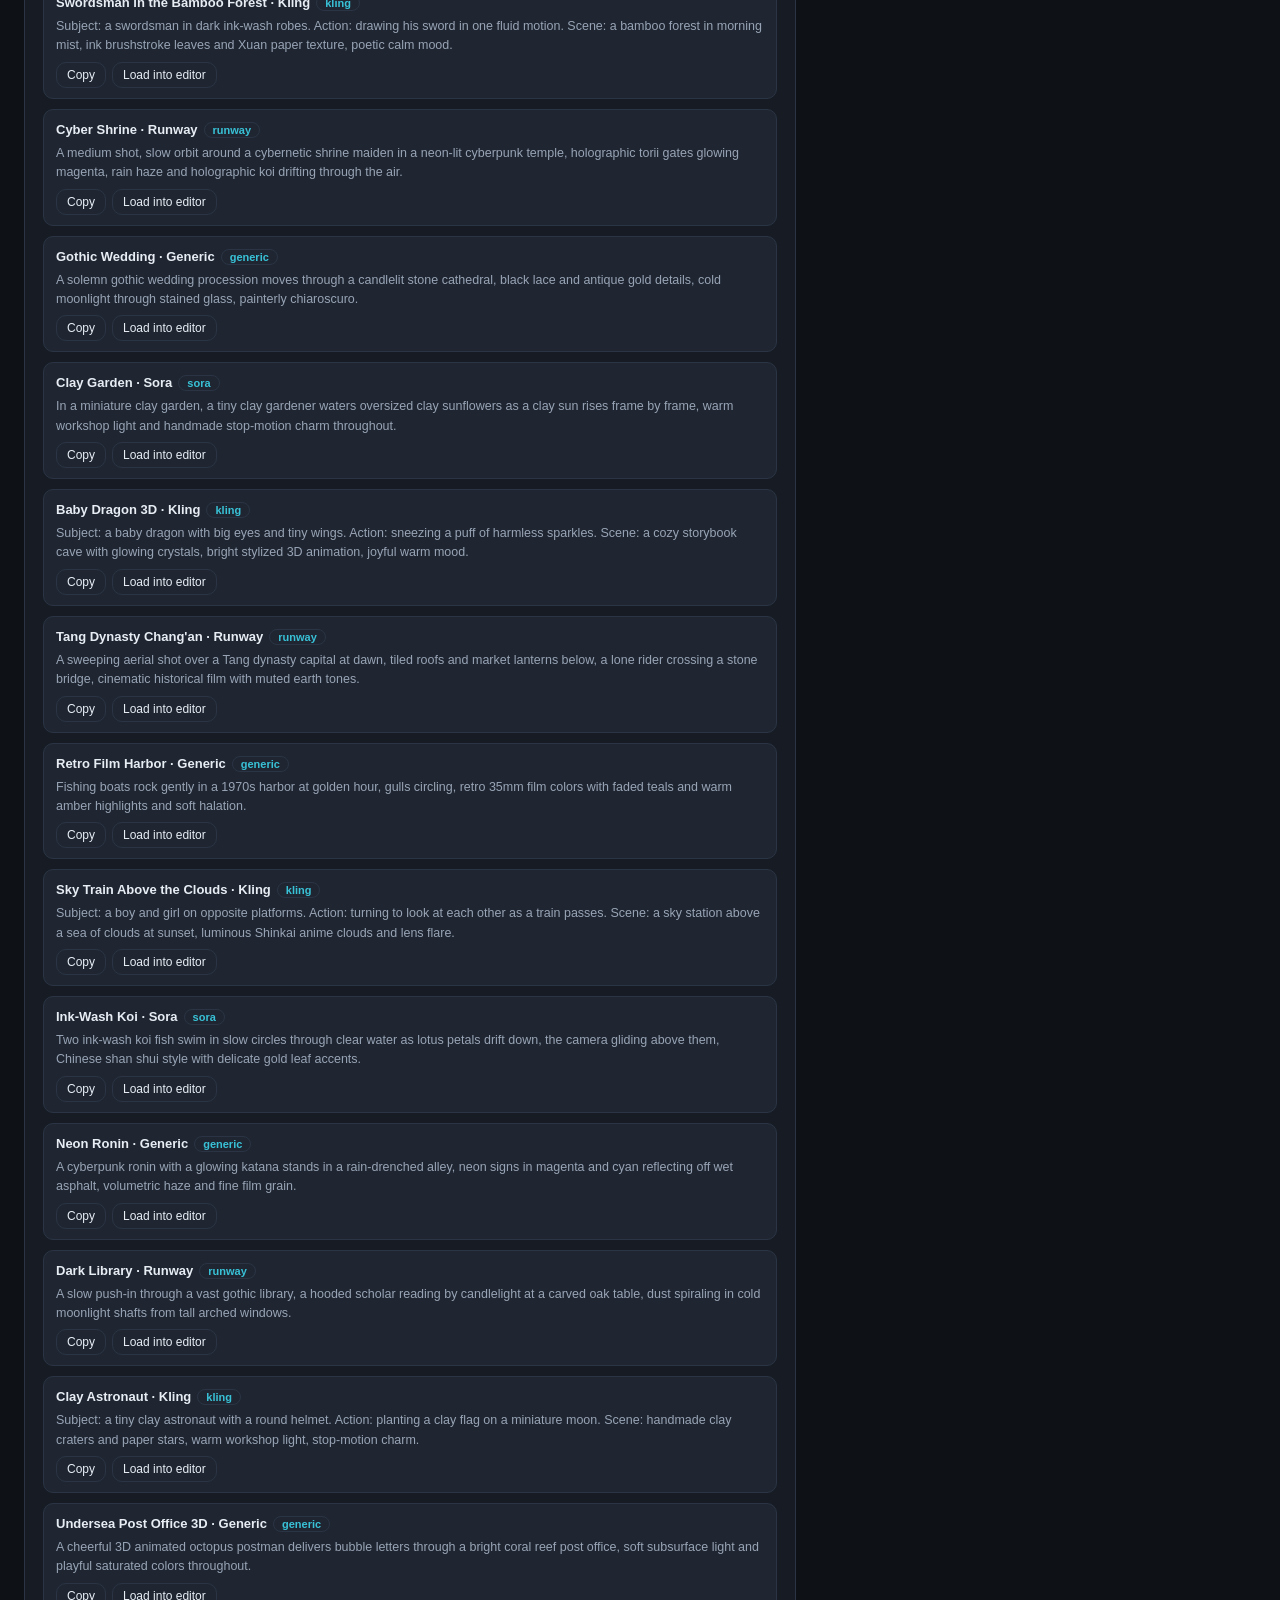
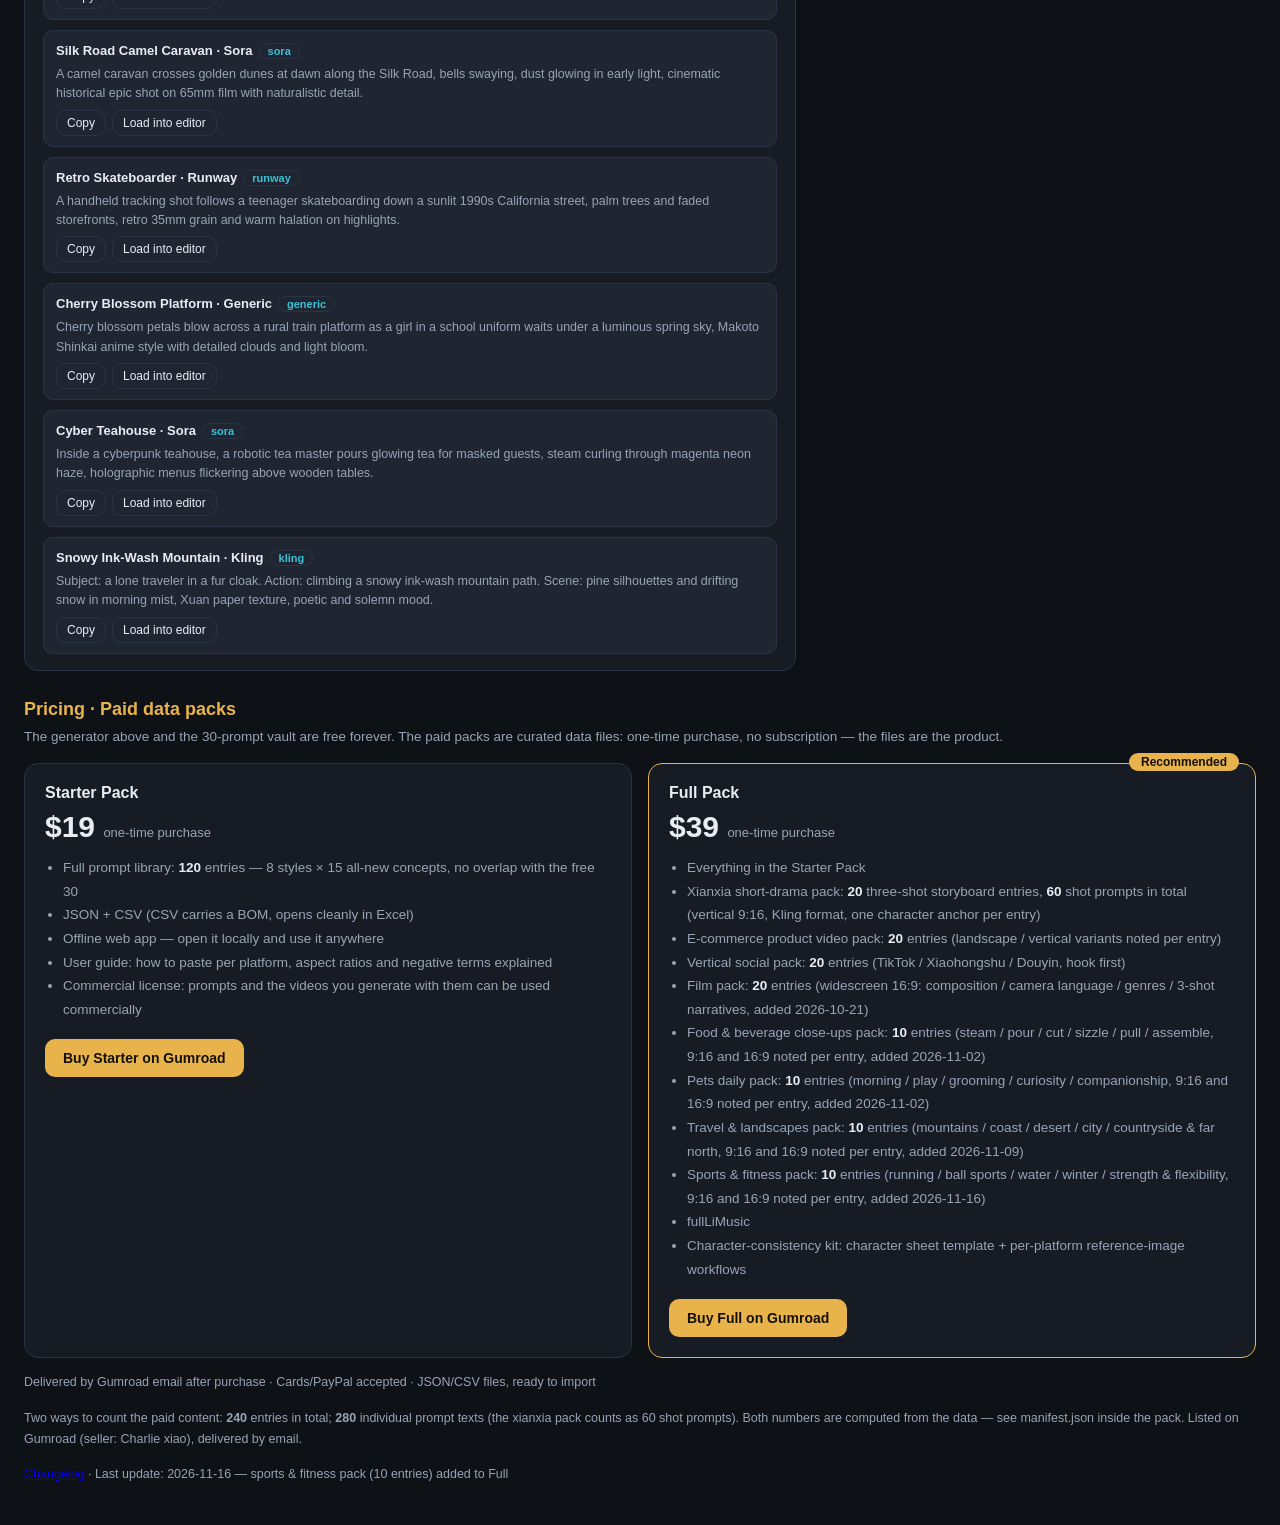
==== commit ff343aa3: "Weekly update #6: music & performance pack added to Full (250 entries / 290 texts)" ====
--- a/index.html
+++ b/index.html
@@ -157,13 +157,14 @@
         <li data-i18n-html="fullLiPets">宠物日常包：<b id="pi-pets">10</b> 条（晨光 / 玩耍 / 洗护 / 好奇 / 陪伴日常，9:16 与 16:9 逐条标注，2026-11-02 周更加入）</li>
         <li data-i18n-html="fullLiTravel">旅行风光包：<b id="pi-travel">10</b> 条（山岳 / 海岸 / 沙漠 / 城市 / 乡野与远北，9:16 与 16:9 逐条标注，2026-11-09 周更加入）</li>
         <li data-i18n-html="fullLiSports">运动健身包：<b id="pi-sports">10</b> 条（晨跑 / 球类 / 水上 / 冰雪 / 力量与柔韧，9:16 与 16:9 逐条标注，2026-11-16 周更加入）</li>
+        <li data-i18n-html="fullLiMusic">音乐与表演包：<b id="pi-music">10</b> 条（独奏 / 乐队舞台 / 人声 / 电子夜场 / 传统与童声，9:16 与 16:9 逐条标注，2026-11-23 周更加入）</li>
         <li data-i18n="fullLiKit">角色一致性套件：角色设定表模板 + 各平台参考图工作流</li>
       </ul>
       <a class="buy-btn" id="buy-full" href="https://gumroad.com/l/vneevp" target="_blank" rel="noopener" data-i18n="buyFull">在 Gumroad 购买 Full</a>
     </div>
   </div>
   <p class="pricing-note" data-i18n="pricingNote1">购买后由 Gumroad 邮件发货 · 支持信用卡/PayPal · 文件为 JSON/CSV，可直接导入使用</p>
-  <p class="pricing-note" data-i18n-html="pricingNote2">付费内容两个计数口径：共 <b id="pi-entries">240</b> 个条目；按单条提示词文本计共 <b id="pi-texts">280</b> 条（仙侠包按 60 条镜头计）。两个数字的定义见包内 manifest.json，均由数据自动统计。商品已在 Gumroad 上架（卖家 Charlie xiao），购买后由 Gumroad 邮件发货。</p>
+  <p class="pricing-note" data-i18n-html="pricingNote2">付费内容两个计数口径：共 <b id="pi-entries">250</b> 个条目；按单条提示词文本计共 <b id="pi-texts">290</b> 条（仙侠包按 60 条镜头计）。两个数字的定义见包内 manifest.json，均由数据自动统计。商品已在 Gumroad 上架（卖家 Charlie xiao），购买后由 Gumroad 邮件发货。</p>
   <p class="pricing-note" data-i18n-html="pricingNote3"><a href="changelog.html">更新日志</a> · 最近更新：2026-11-16 运动健身包（10 条）加入 Full 全量包</p>
 </section>
 
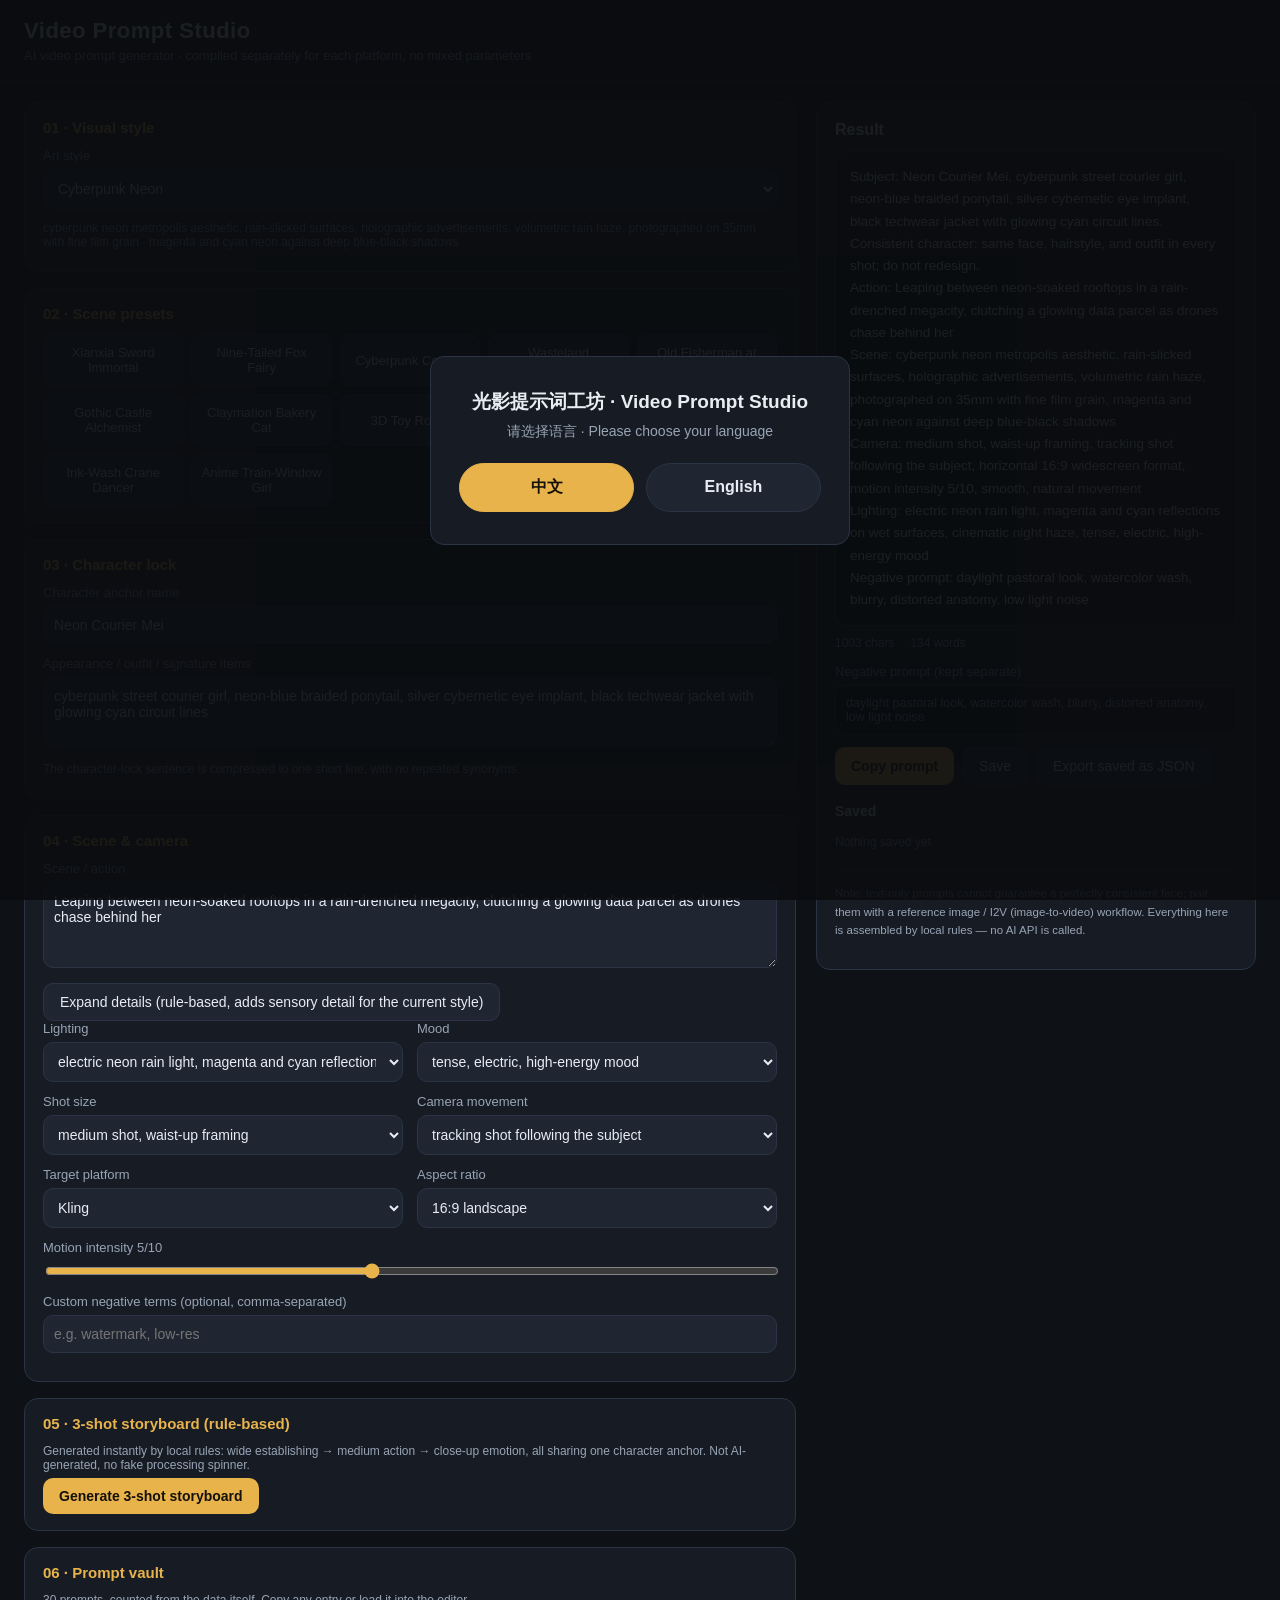
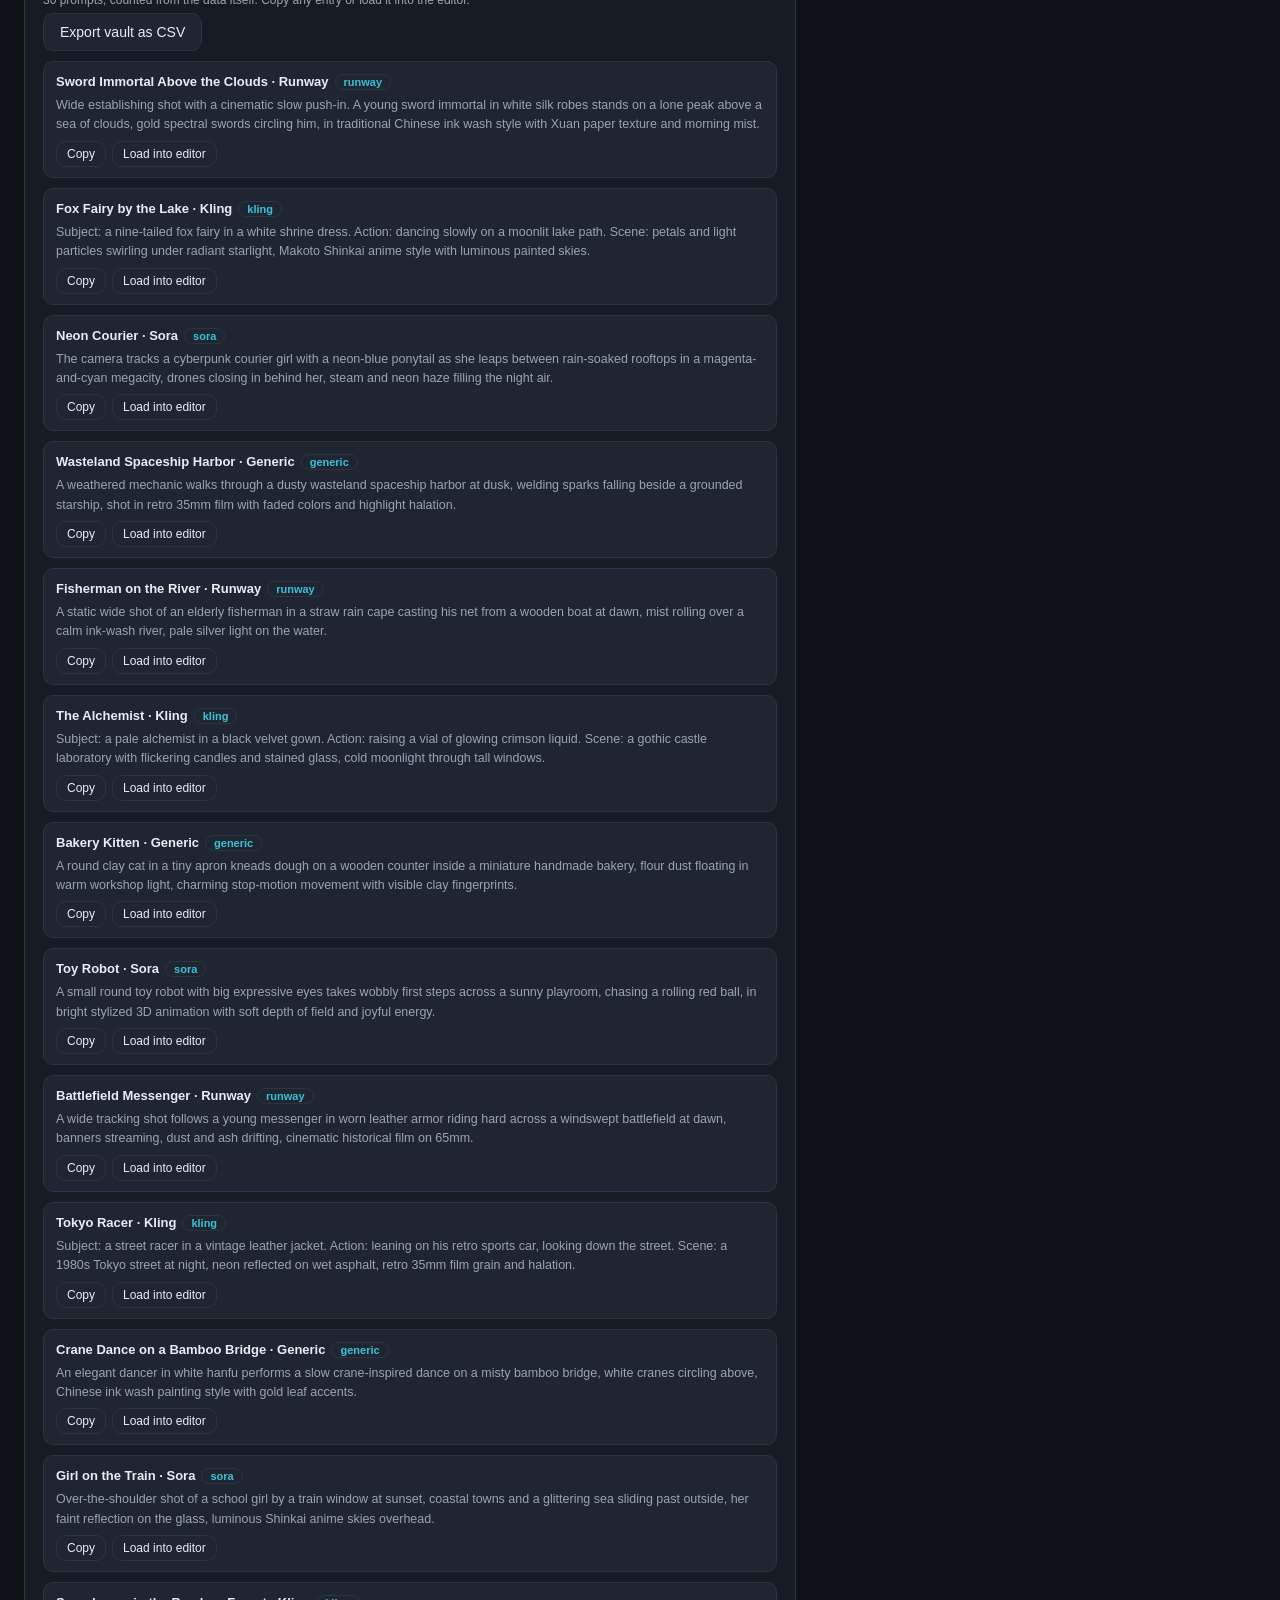
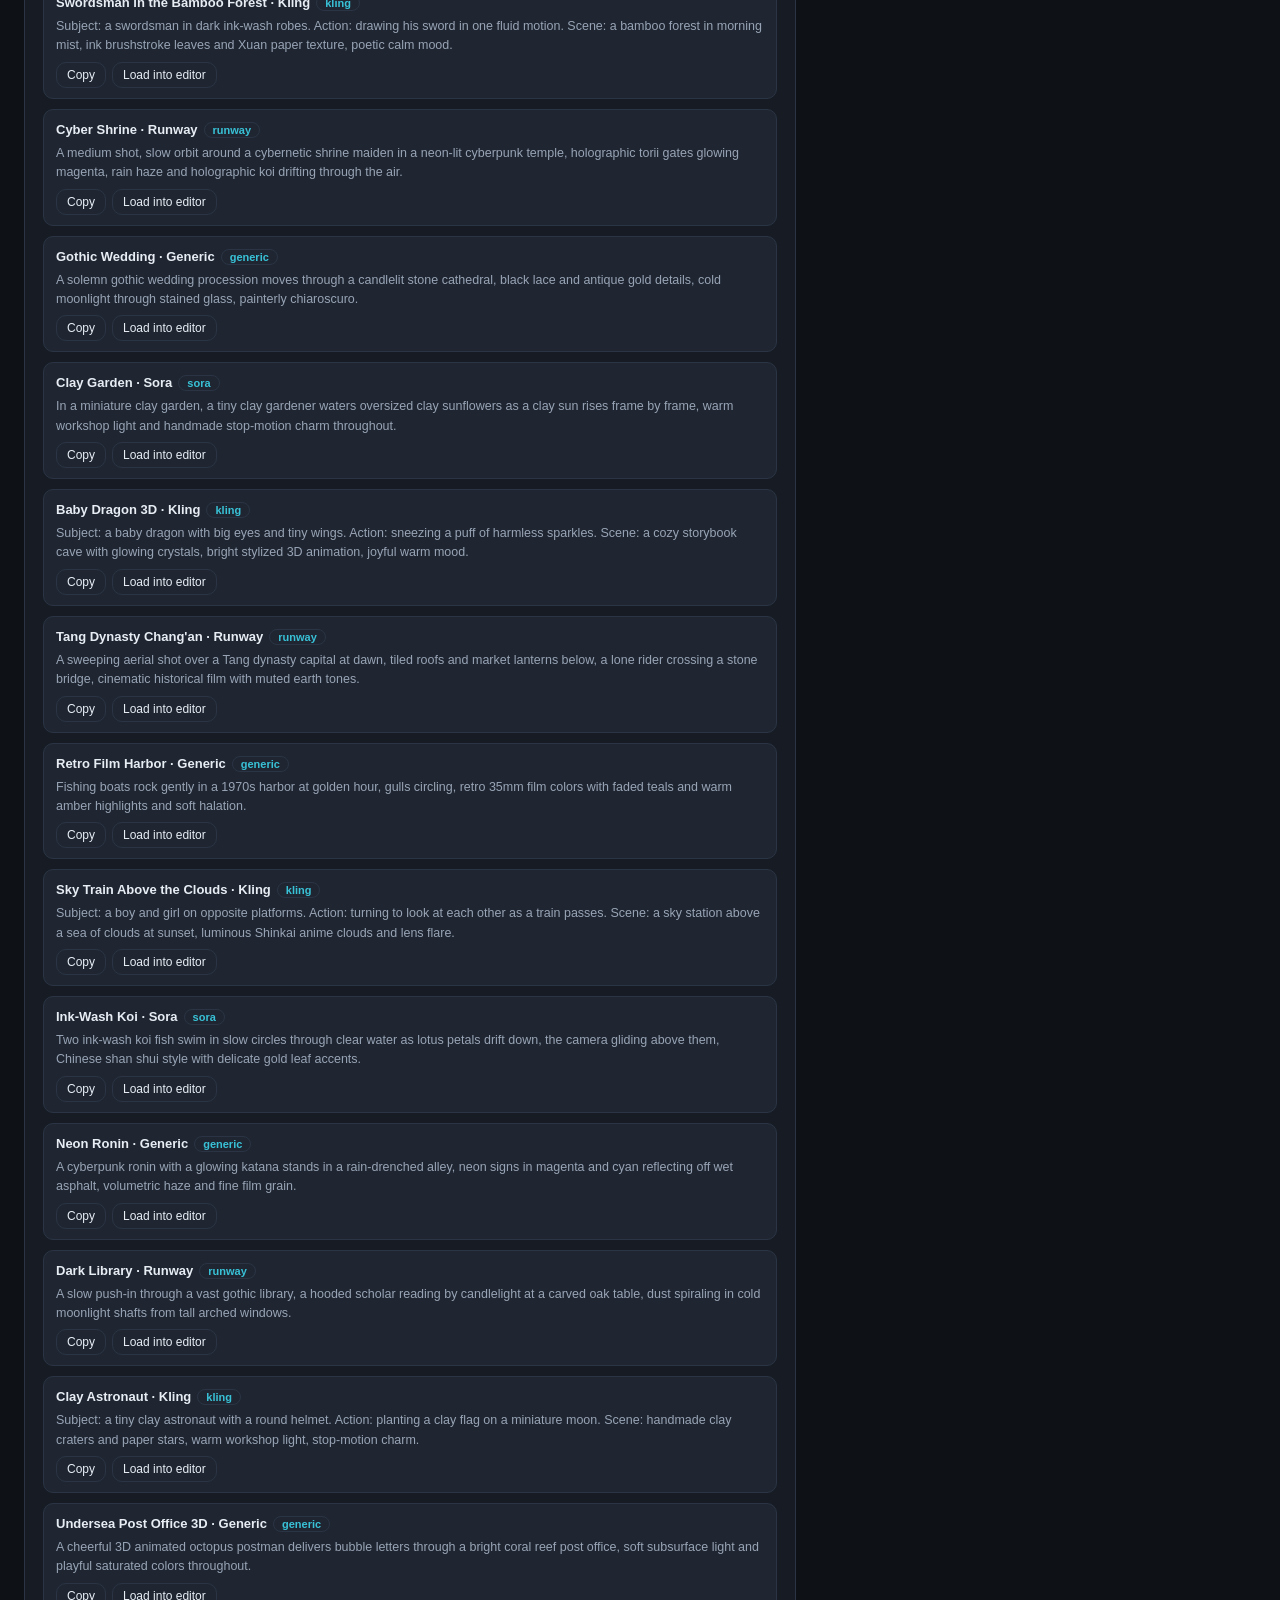
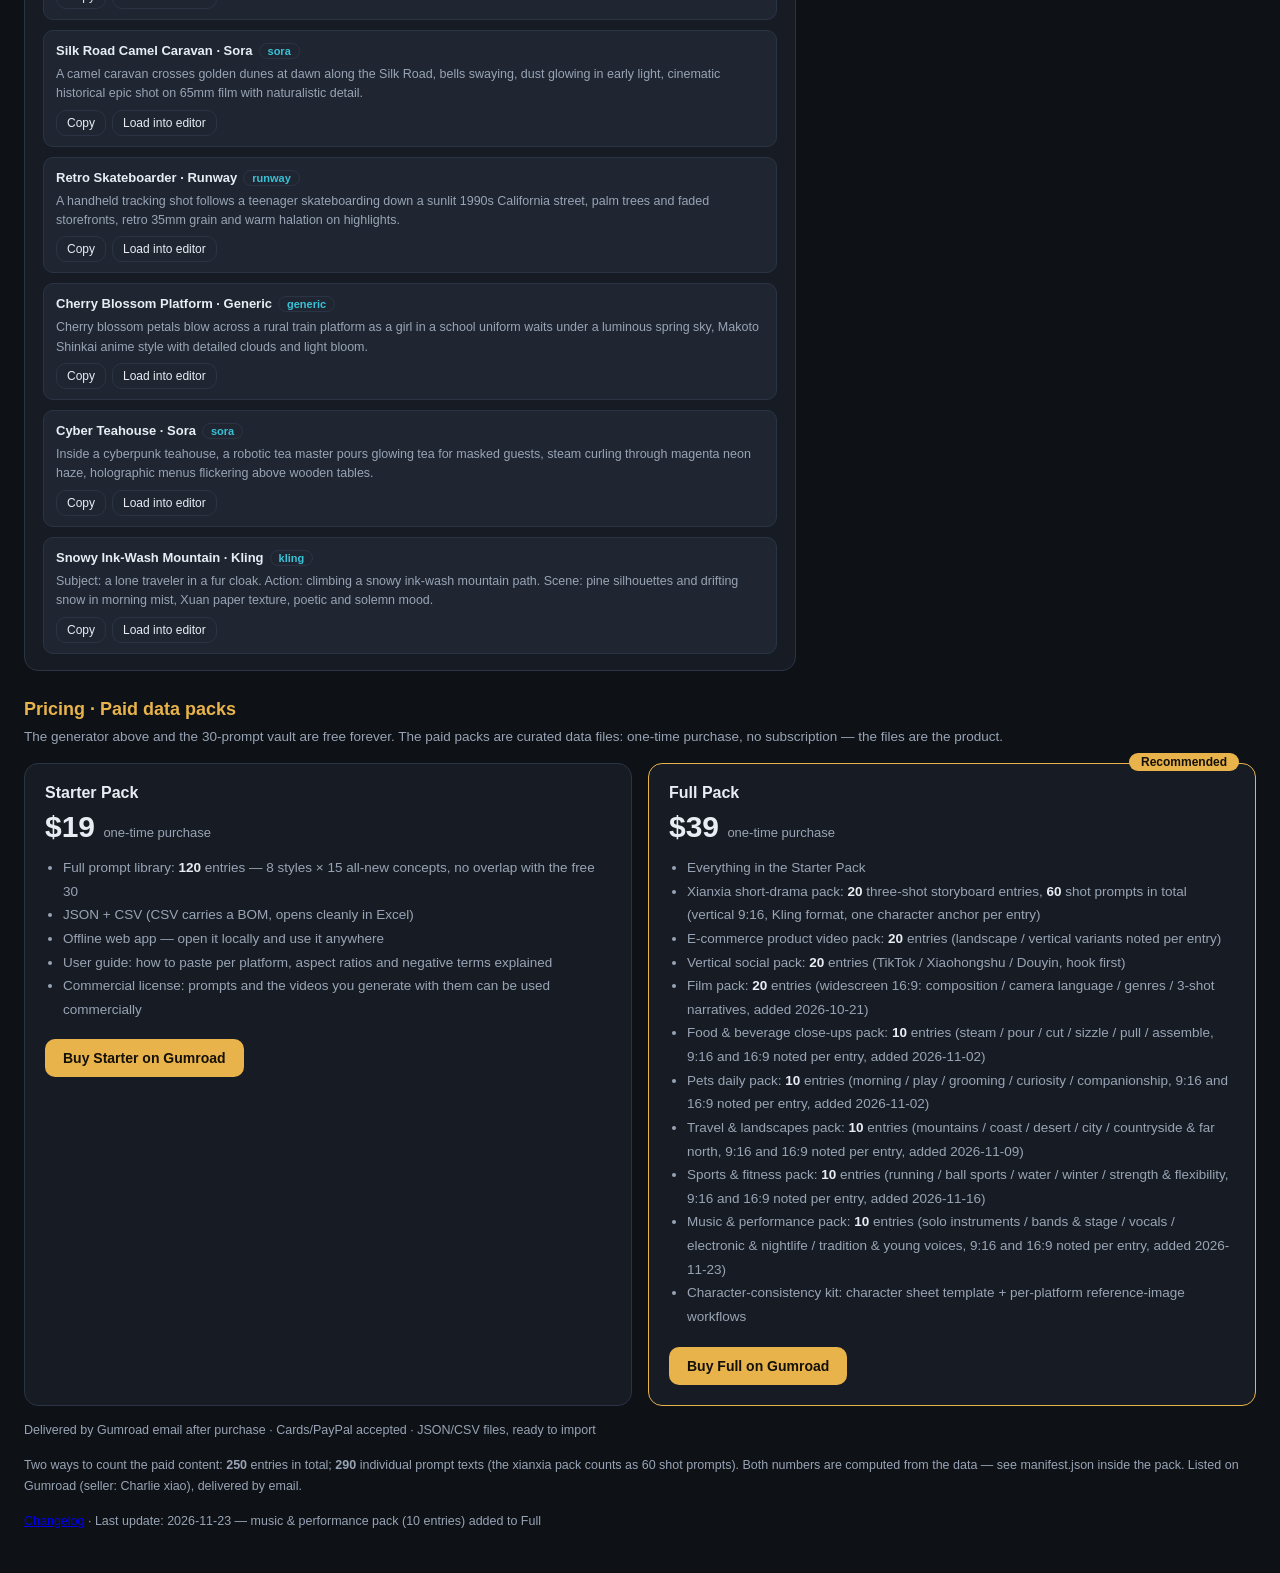
==== commit c126432a: "Weekly update #6: fix index.html pricingNote3 fallback date (2026-11-23 music pack)" ====
--- a/index.html
+++ b/index.html
@@ -165,7 +165,7 @@
   </div>
   <p class="pricing-note" data-i18n="pricingNote1">购买后由 Gumroad 邮件发货 · 支持信用卡/PayPal · 文件为 JSON/CSV，可直接导入使用</p>
   <p class="pricing-note" data-i18n-html="pricingNote2">付费内容两个计数口径：共 <b id="pi-entries">250</b> 个条目；按单条提示词文本计共 <b id="pi-texts">290</b> 条（仙侠包按 60 条镜头计）。两个数字的定义见包内 manifest.json，均由数据自动统计。商品已在 Gumroad 上架（卖家 Charlie xiao），购买后由 Gumroad 邮件发货。</p>
-  <p class="pricing-note" data-i18n-html="pricingNote3"><a href="changelog.html">更新日志</a> · 最近更新：2026-11-16 运动健身包（10 条）加入 Full 全量包</p>
+  <p class="pricing-note" data-i18n-html="pricingNote3"><a href="changelog.html">更新日志</a> · 最近更新：2026-11-23 音乐与表演包（10 条）加入 Full 全量包</p>
 </section>
 
 <script src="data.js"></script>
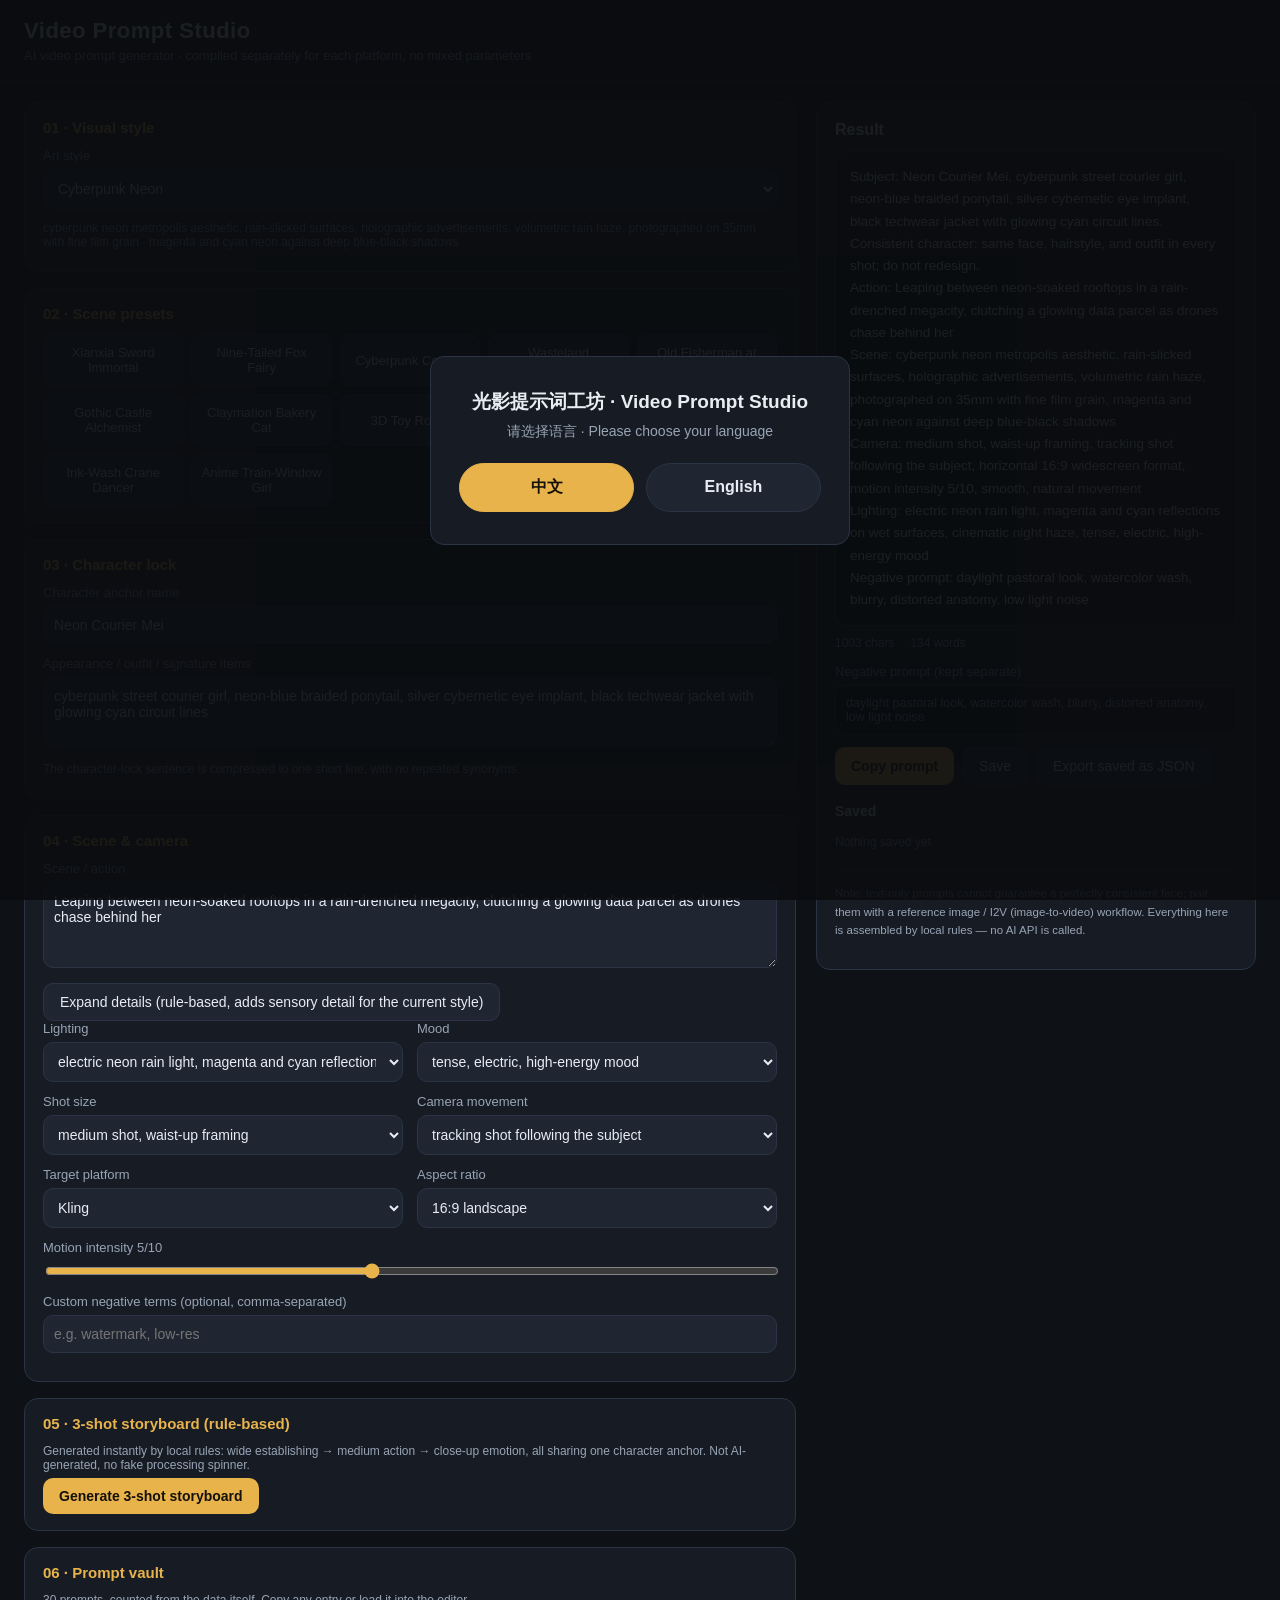
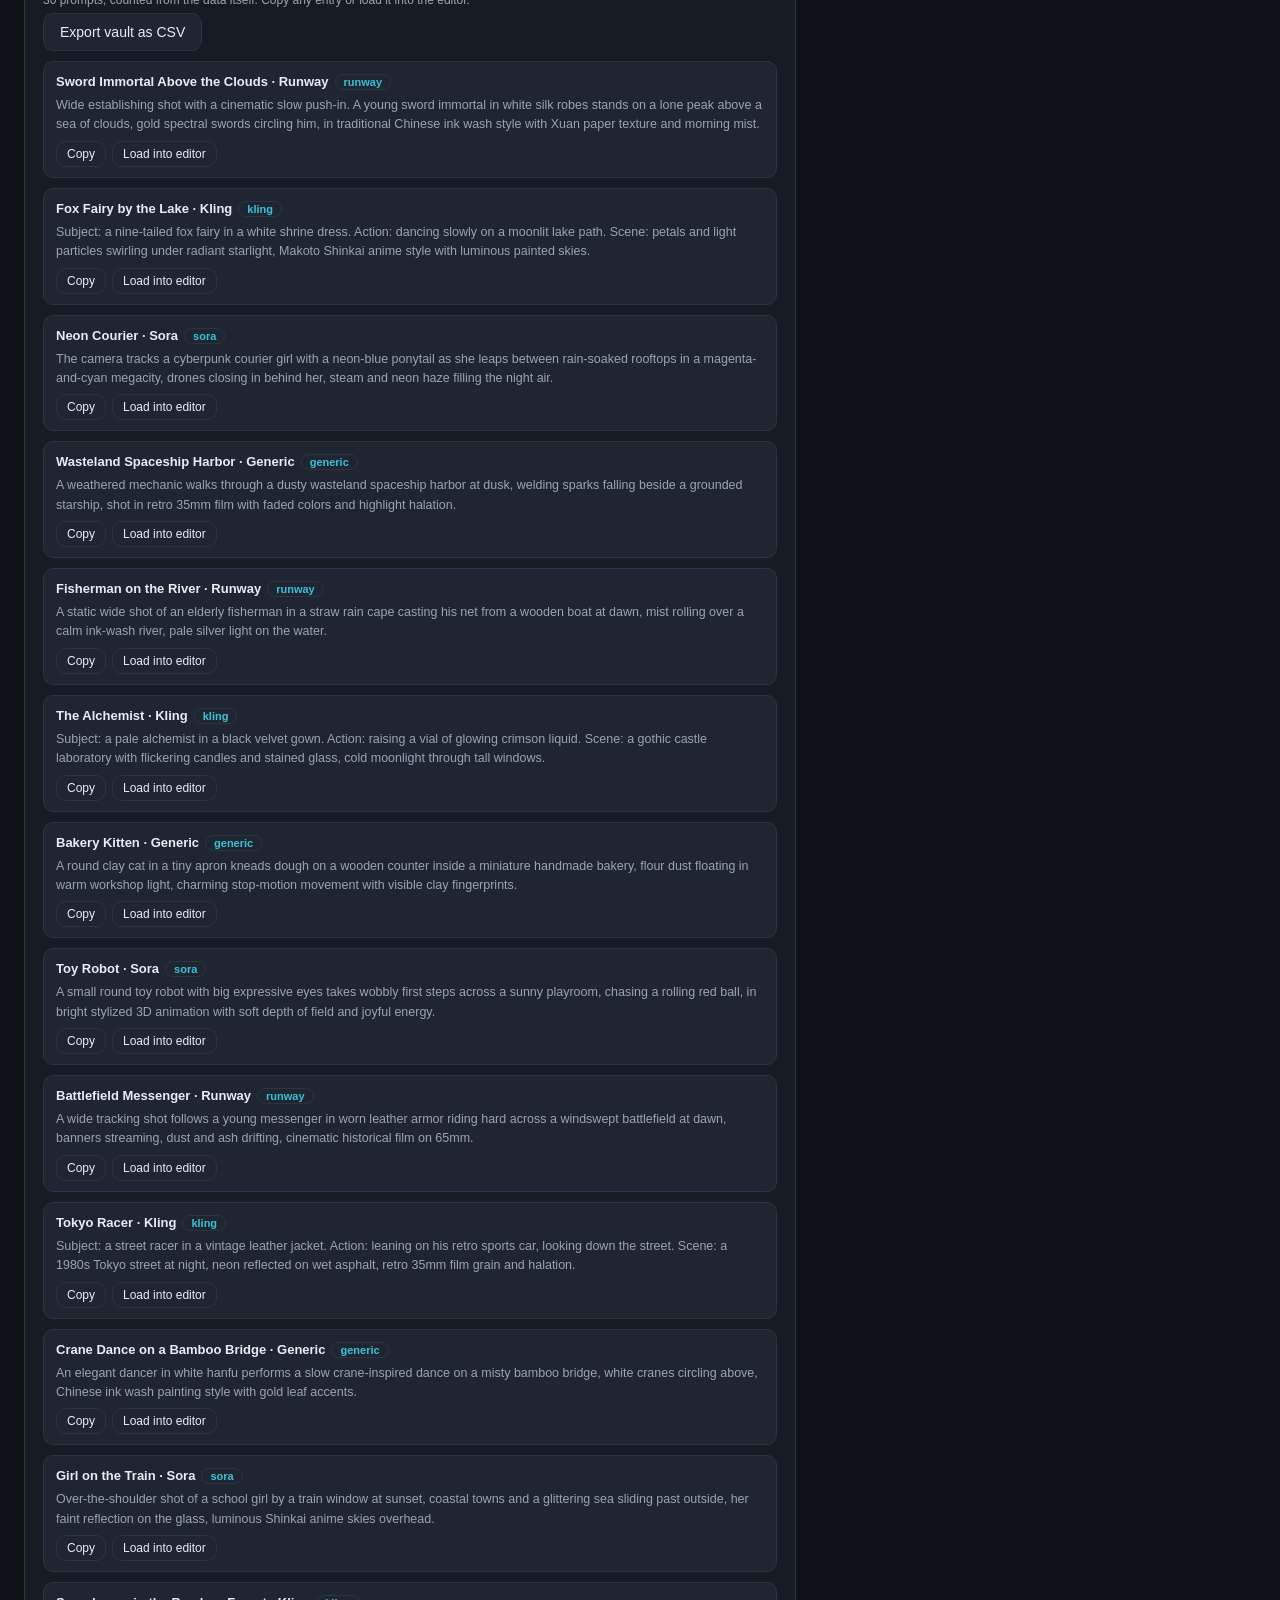
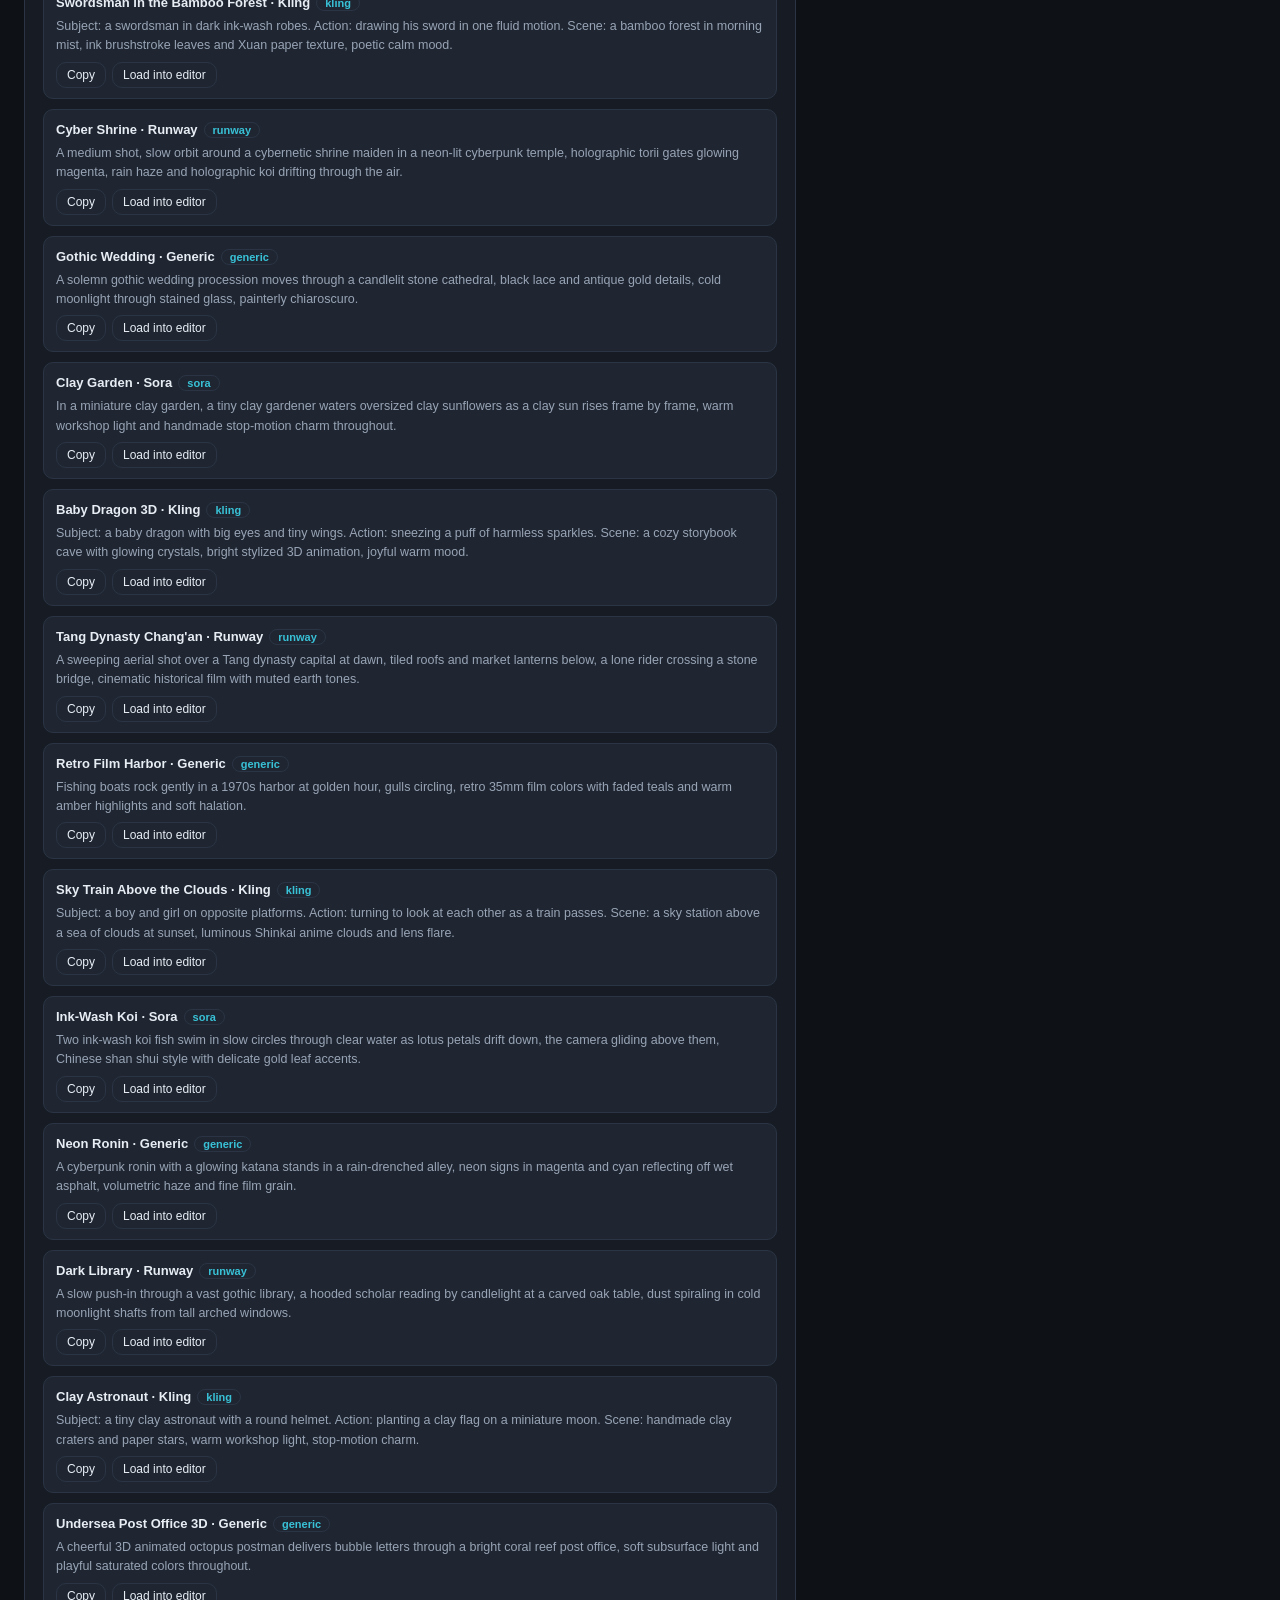
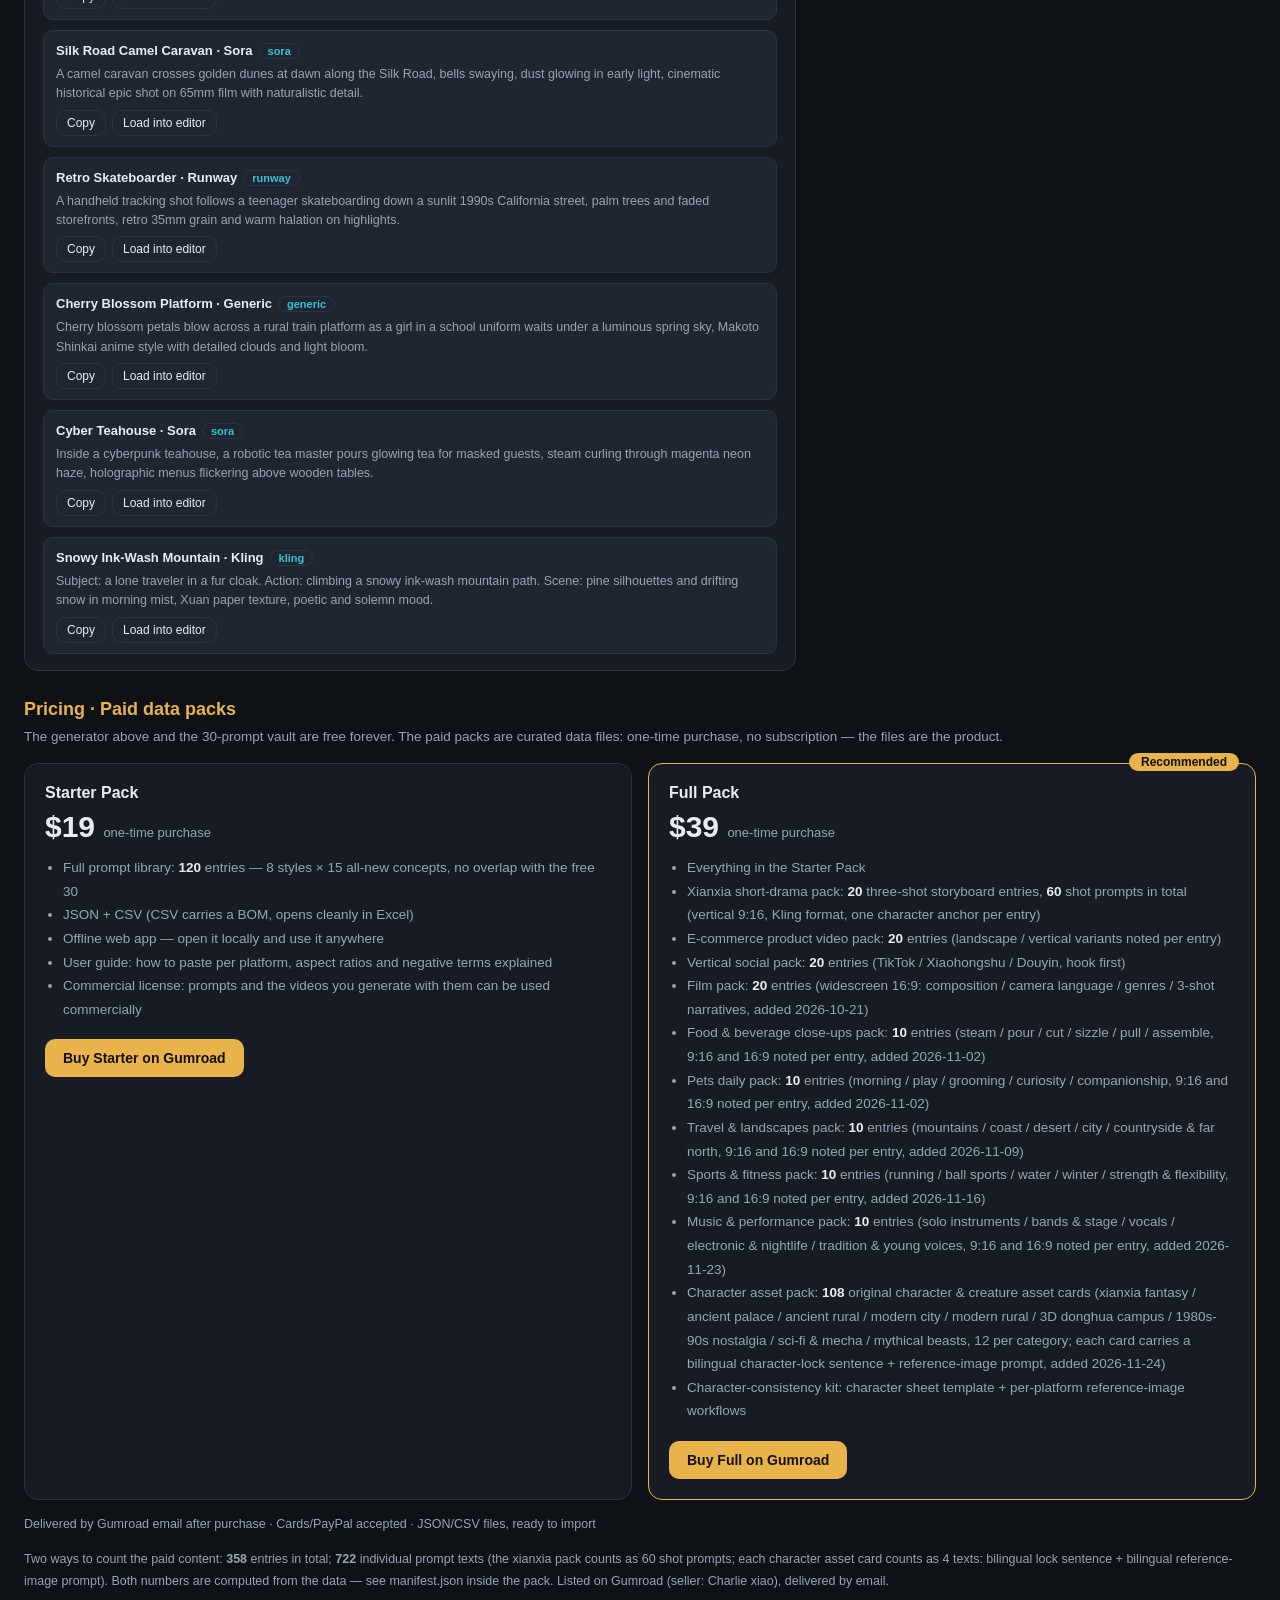
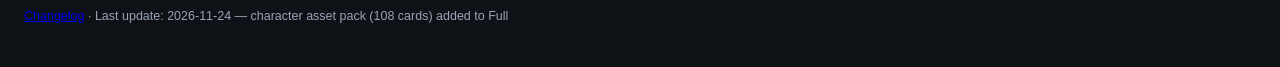
==== commit 4f37521e: "Add character asset pack: pricing 358/722, changelog 2026-11-24" ====
--- a/index.html
+++ b/index.html
@@ -158,14 +158,15 @@
         <li data-i18n-html="fullLiTravel">旅行风光包：<b id="pi-travel">10</b> 条（山岳 / 海岸 / 沙漠 / 城市 / 乡野与远北，9:16 与 16:9 逐条标注，2026-11-09 周更加入）</li>
         <li data-i18n-html="fullLiSports">运动健身包：<b id="pi-sports">10</b> 条（晨跑 / 球类 / 水上 / 冰雪 / 力量与柔韧，9:16 与 16:9 逐条标注，2026-11-16 周更加入）</li>
         <li data-i18n-html="fullLiMusic">音乐与表演包：<b id="pi-music">10</b> 条（独奏 / 乐队舞台 / 人声 / 电子夜场 / 传统与童声，9:16 与 16:9 逐条标注，2026-11-23 周更加入）</li>
+        <li data-i18n-html="fullLiChars">人物资产包：<b id="pi-chars">108</b> 张原创人物/神兽资产卡（仙侠玄幻 / 古风宫廷 / 古代乡村 / 现代都市 / 现代乡村 / 国漫3D校园 / 年代怀旧8090 / 科幻机甲 / 玄幻神兽，每类 12 张；每卡含中英双语锁定句 + 定妆提示词，2026-11-24 加入）</li>
         <li data-i18n="fullLiKit">角色一致性套件：角色设定表模板 + 各平台参考图工作流</li>
       </ul>
       <a class="buy-btn" id="buy-full" href="https://gumroad.com/l/vneevp" target="_blank" rel="noopener" data-i18n="buyFull">在 Gumroad 购买 Full</a>
     </div>
   </div>
   <p class="pricing-note" data-i18n="pricingNote1">购买后由 Gumroad 邮件发货 · 支持信用卡/PayPal · 文件为 JSON/CSV，可直接导入使用</p>
-  <p class="pricing-note" data-i18n-html="pricingNote2">付费内容两个计数口径：共 <b id="pi-entries">250</b> 个条目；按单条提示词文本计共 <b id="pi-texts">290</b> 条（仙侠包按 60 条镜头计）。两个数字的定义见包内 manifest.json，均由数据自动统计。商品已在 Gumroad 上架（卖家 Charlie xiao），购买后由 Gumroad 邮件发货。</p>
-  <p class="pricing-note" data-i18n-html="pricingNote3"><a href="changelog.html">更新日志</a> · 最近更新：2026-11-23 音乐与表演包（10 条）加入 Full 全量包</p>
+  <p class="pricing-note" data-i18n-html="pricingNote2">付费内容两个计数口径：共 <b id="pi-entries">358</b> 个条目；按单条提示词文本计共 <b id="pi-texts">722</b> 条（仙侠包按 60 条镜头计；人物资产包每卡按 4 条文本计：中英锁定句 + 中英定妆提示词）。两个数字的定义见包内 manifest.json，均由数据自动统计。商品已在 Gumroad 上架（卖家 Charlie xiao），购买后由 Gumroad 邮件发货。</p>
+  <p class="pricing-note" data-i18n-html="pricingNote3"><a href="changelog.html">更新日志</a> · 最近更新：2026-11-24 人物资产包（108 张卡）加入 Full 全量包</p>
 </section>
 
 <script src="data.js"></script>
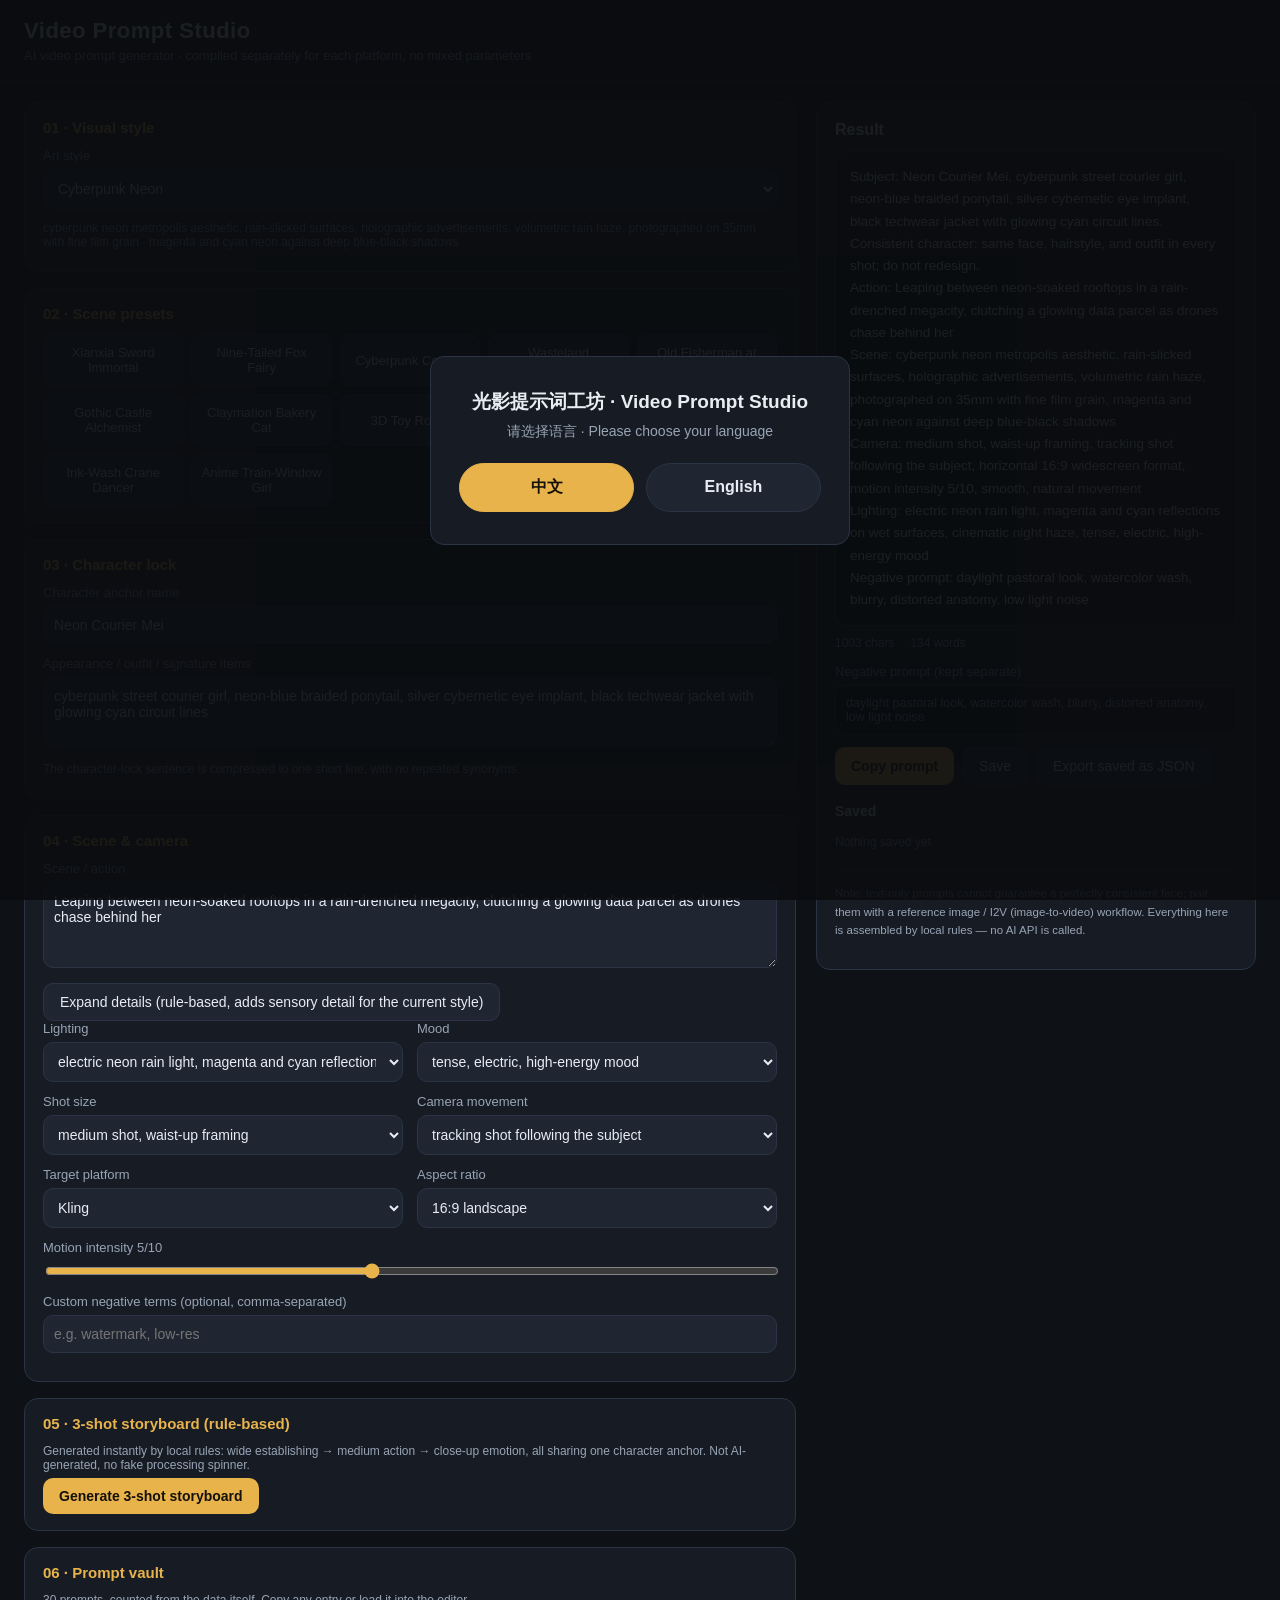
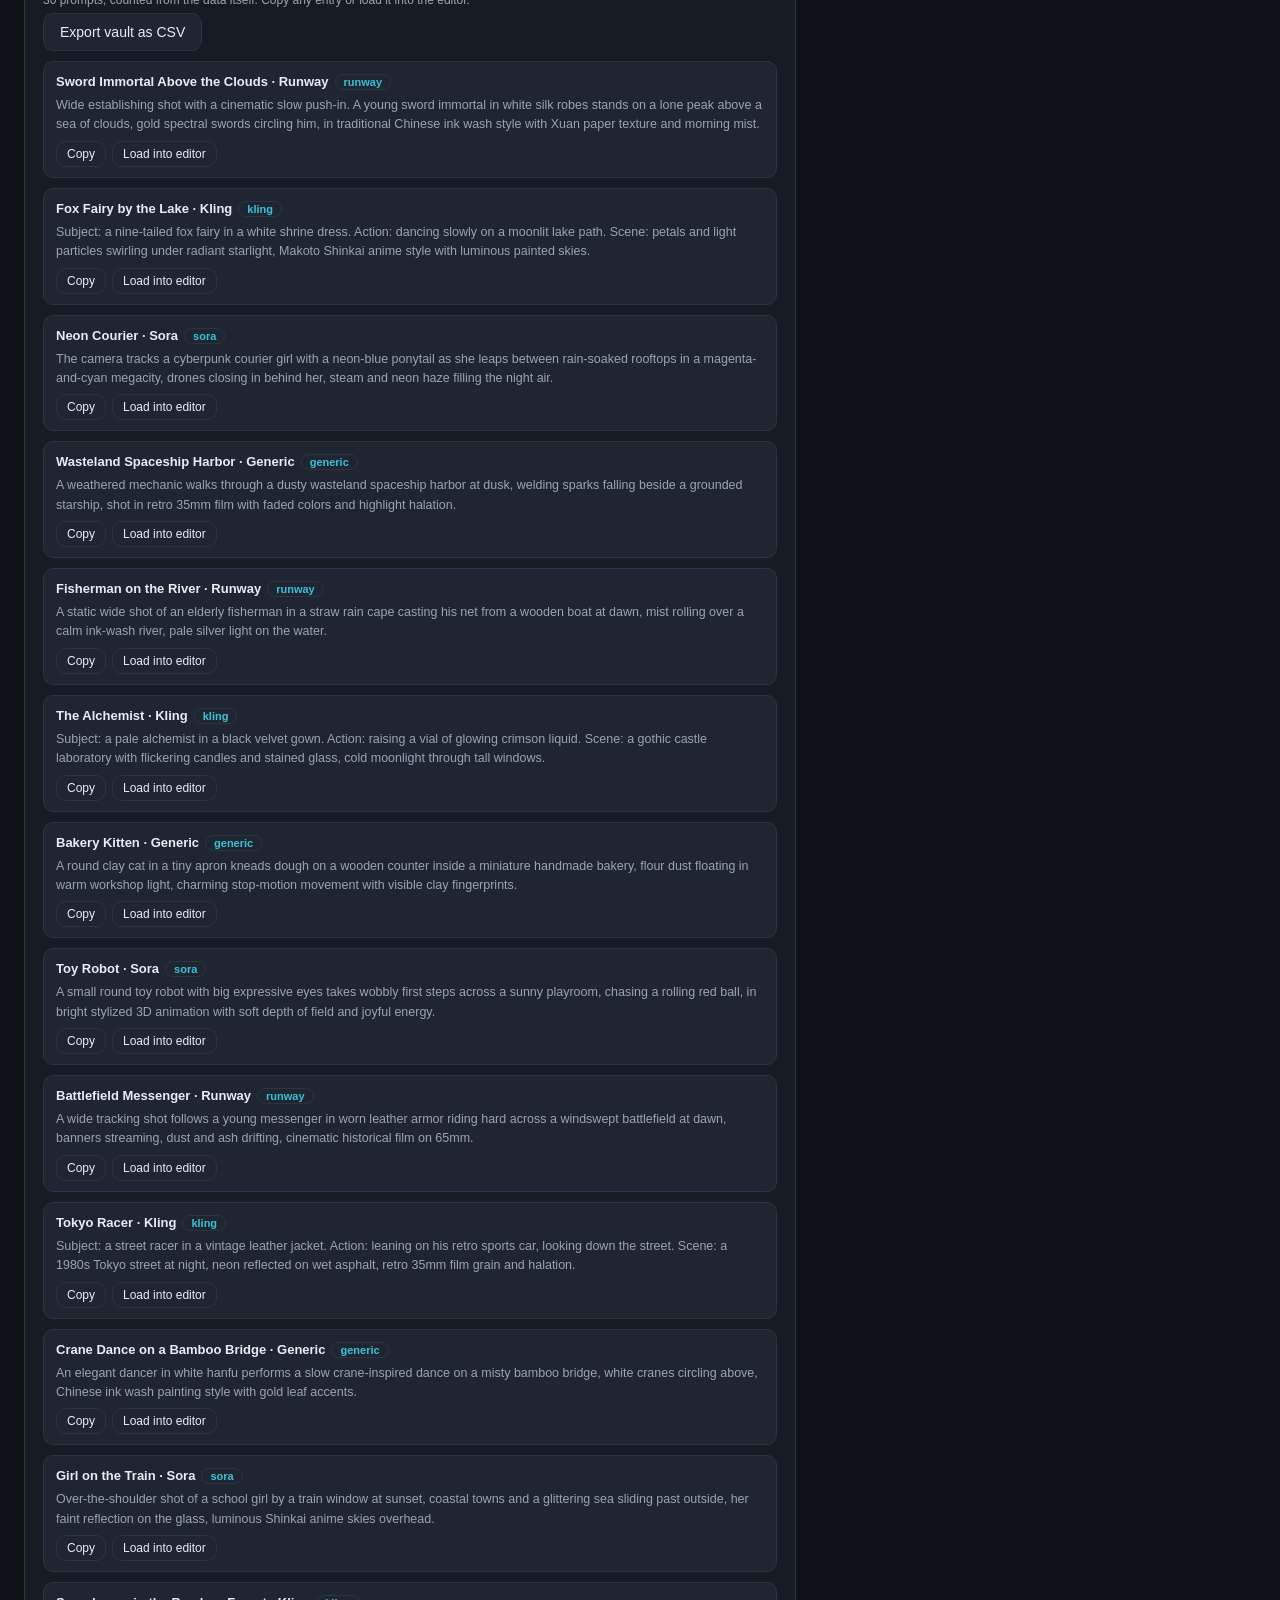
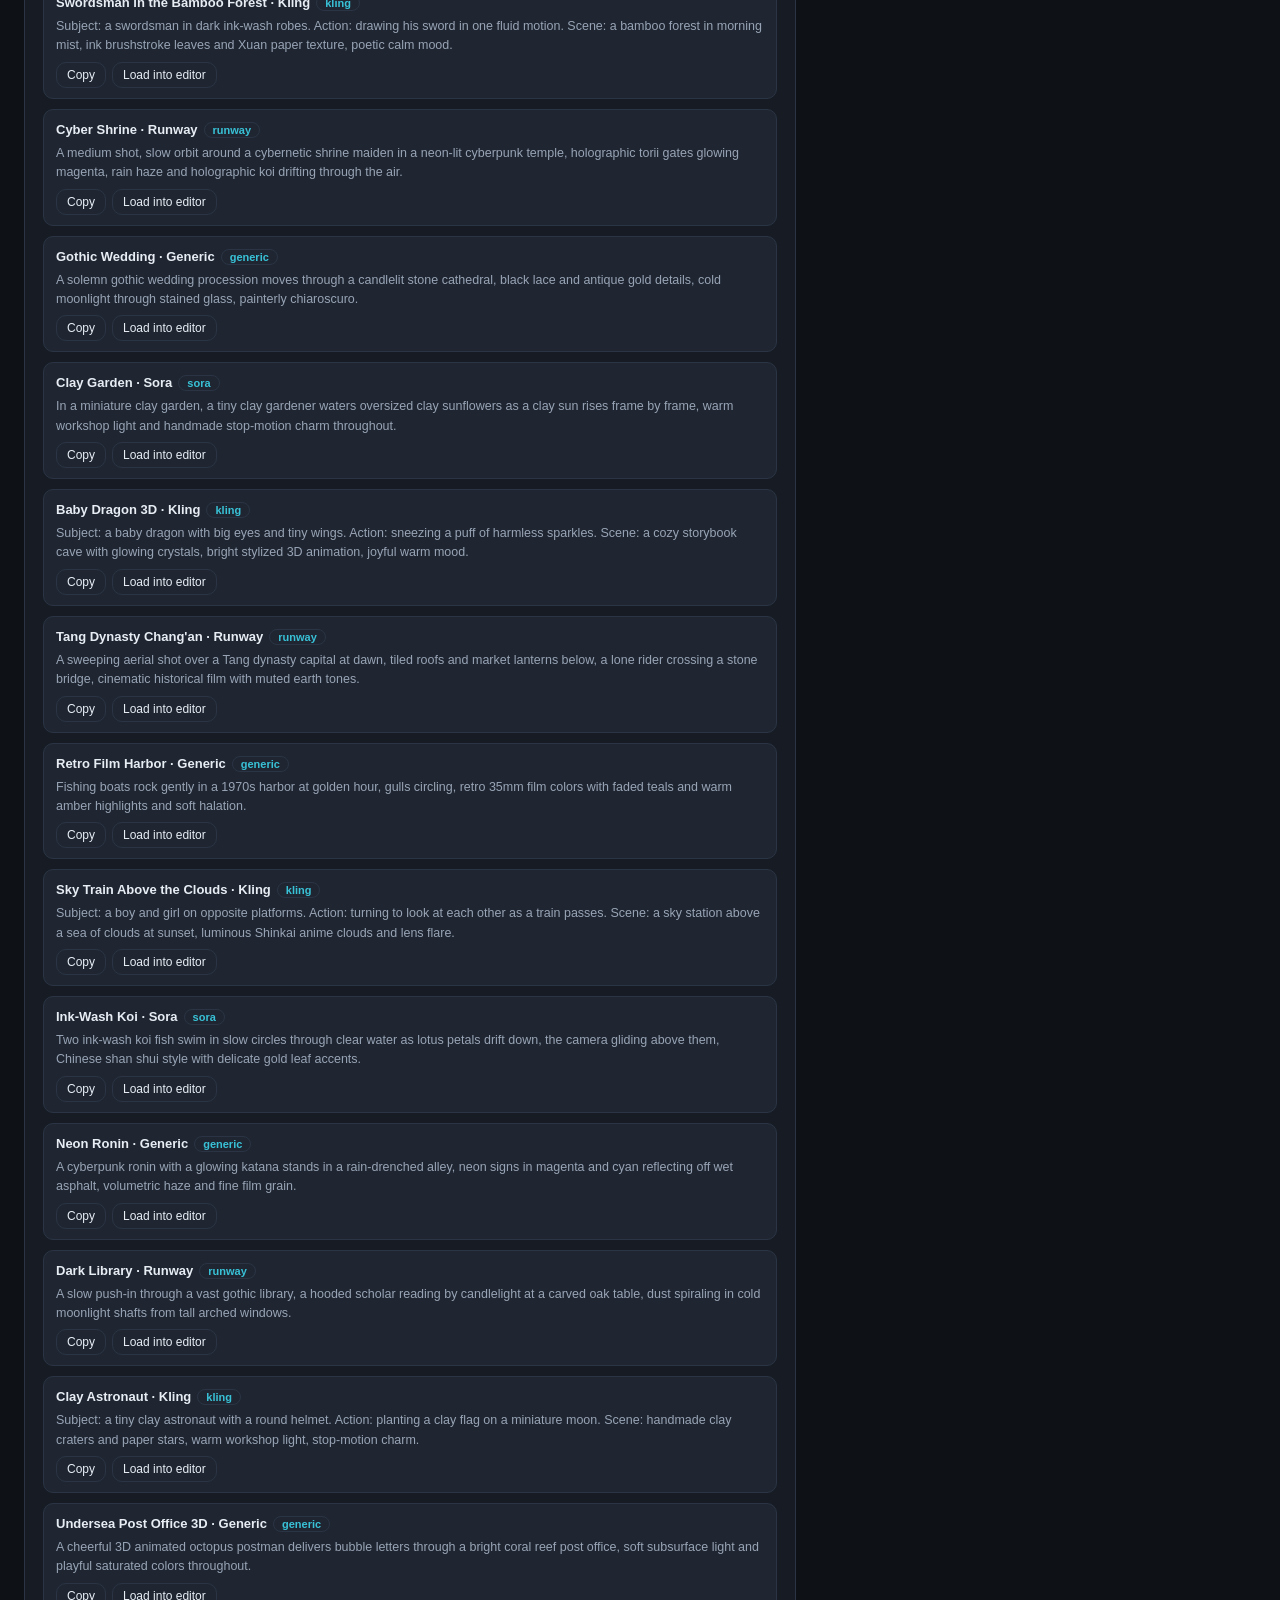
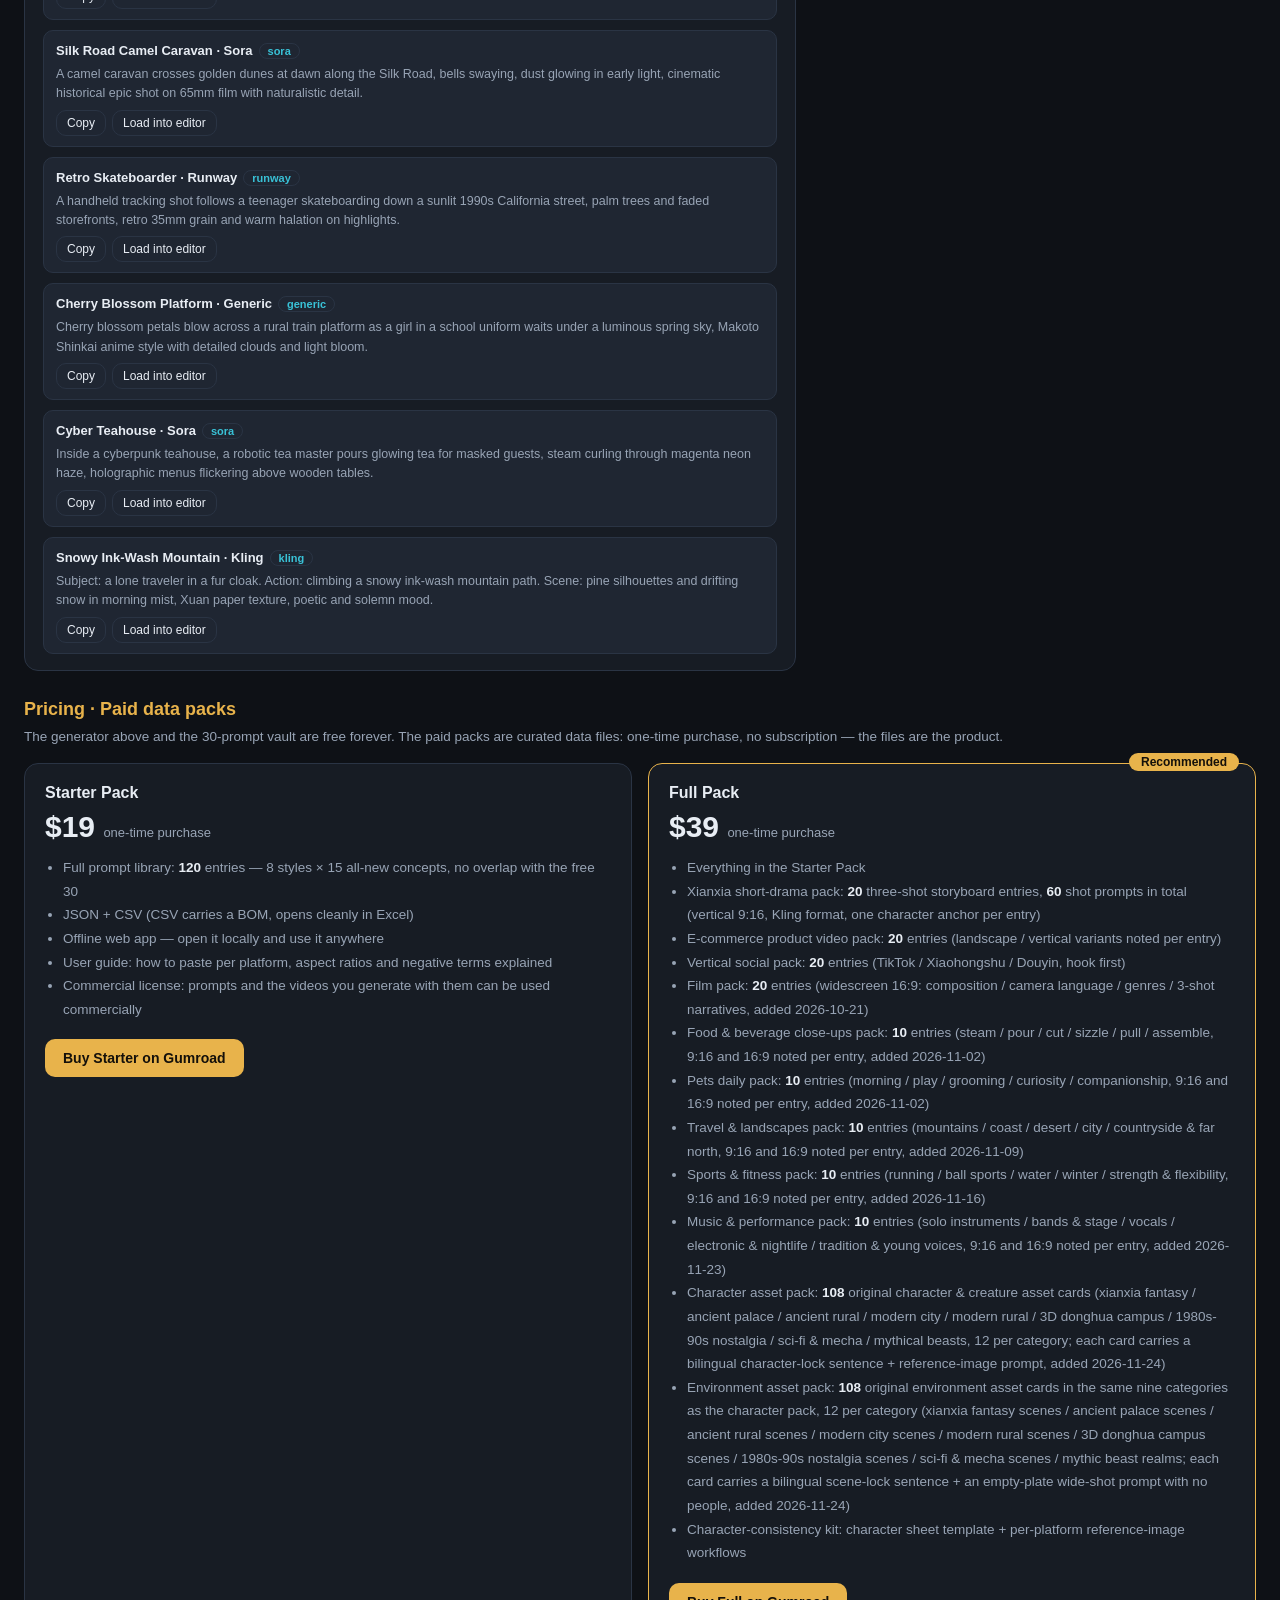
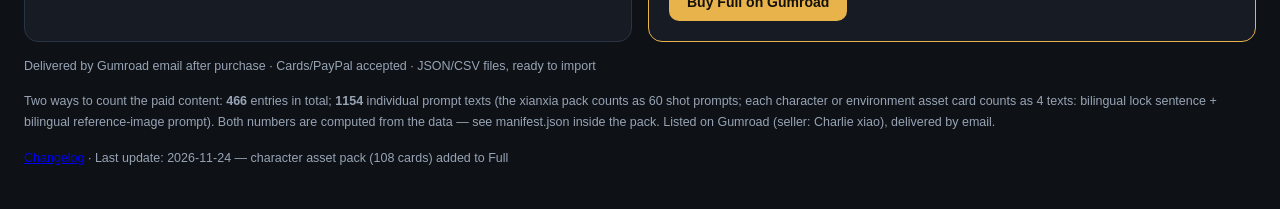
==== commit d492ec71: "Add environment asset pack: pricing 466/1154, changelog 2026-11-24" ====
--- a/index.html
+++ b/index.html
@@ -159,13 +159,14 @@
         <li data-i18n-html="fullLiSports">运动健身包：<b id="pi-sports">10</b> 条（晨跑 / 球类 / 水上 / 冰雪 / 力量与柔韧，9:16 与 16:9 逐条标注，2026-11-16 周更加入）</li>
         <li data-i18n-html="fullLiMusic">音乐与表演包：<b id="pi-music">10</b> 条（独奏 / 乐队舞台 / 人声 / 电子夜场 / 传统与童声，9:16 与 16:9 逐条标注，2026-11-23 周更加入）</li>
         <li data-i18n-html="fullLiChars">人物资产包：<b id="pi-chars">108</b> 张原创人物/神兽资产卡（仙侠玄幻 / 古风宫廷 / 古代乡村 / 现代都市 / 现代乡村 / 国漫3D校园 / 年代怀旧8090 / 科幻机甲 / 玄幻神兽，每类 12 张；每卡含中英双语锁定句 + 定妆提示词，2026-11-24 加入）</li>
+        <li data-i18n-html="fullLiEnvs">环境资产包：<b id="pi-envs">108</b> 张原创场景资产卡，与人物包同为九大类、每类 12 张（仙侠玄幻场景 / 古风宫廷场景 / 古代乡村场景 / 现代都市场景 / 现代乡村场景 / 国漫3D校园场景 / 年代怀旧场景 / 科幻机甲场景 / 玄幻秘境；每卡含中英双语场景锁定句 + 无人空镜全景提示词，2026-11-24 加入）</li>
         <li data-i18n="fullLiKit">角色一致性套件：角色设定表模板 + 各平台参考图工作流</li>
       </ul>
       <a class="buy-btn" id="buy-full" href="https://gumroad.com/l/vneevp" target="_blank" rel="noopener" data-i18n="buyFull">在 Gumroad 购买 Full</a>
     </div>
   </div>
   <p class="pricing-note" data-i18n="pricingNote1">购买后由 Gumroad 邮件发货 · 支持信用卡/PayPal · 文件为 JSON/CSV，可直接导入使用</p>
-  <p class="pricing-note" data-i18n-html="pricingNote2">付费内容两个计数口径：共 <b id="pi-entries">358</b> 个条目；按单条提示词文本计共 <b id="pi-texts">722</b> 条（仙侠包按 60 条镜头计；人物资产包每卡按 4 条文本计：中英锁定句 + 中英定妆提示词）。两个数字的定义见包内 manifest.json，均由数据自动统计。商品已在 Gumroad 上架（卖家 Charlie xiao），购买后由 Gumroad 邮件发货。</p>
+  <p class="pricing-note" data-i18n-html="pricingNote2">付费内容两个计数口径：共 <b id="pi-entries">466</b> 个条目；按单条提示词文本计共 <b id="pi-texts">1154</b> 条（仙侠包按 60 条镜头计；人物/环境资产包每卡按 4 条文本计：中英锁定句 + 中英定妆/全景提示词）。两个数字的定义见包内 manifest.json，均由数据自动统计。商品已在 Gumroad 上架（卖家 Charlie xiao），购买后由 Gumroad 邮件发货。</p>
   <p class="pricing-note" data-i18n-html="pricingNote3"><a href="changelog.html">更新日志</a> · 最近更新：2026-11-24 人物资产包（108 张卡）加入 Full 全量包</p>
 </section>
 
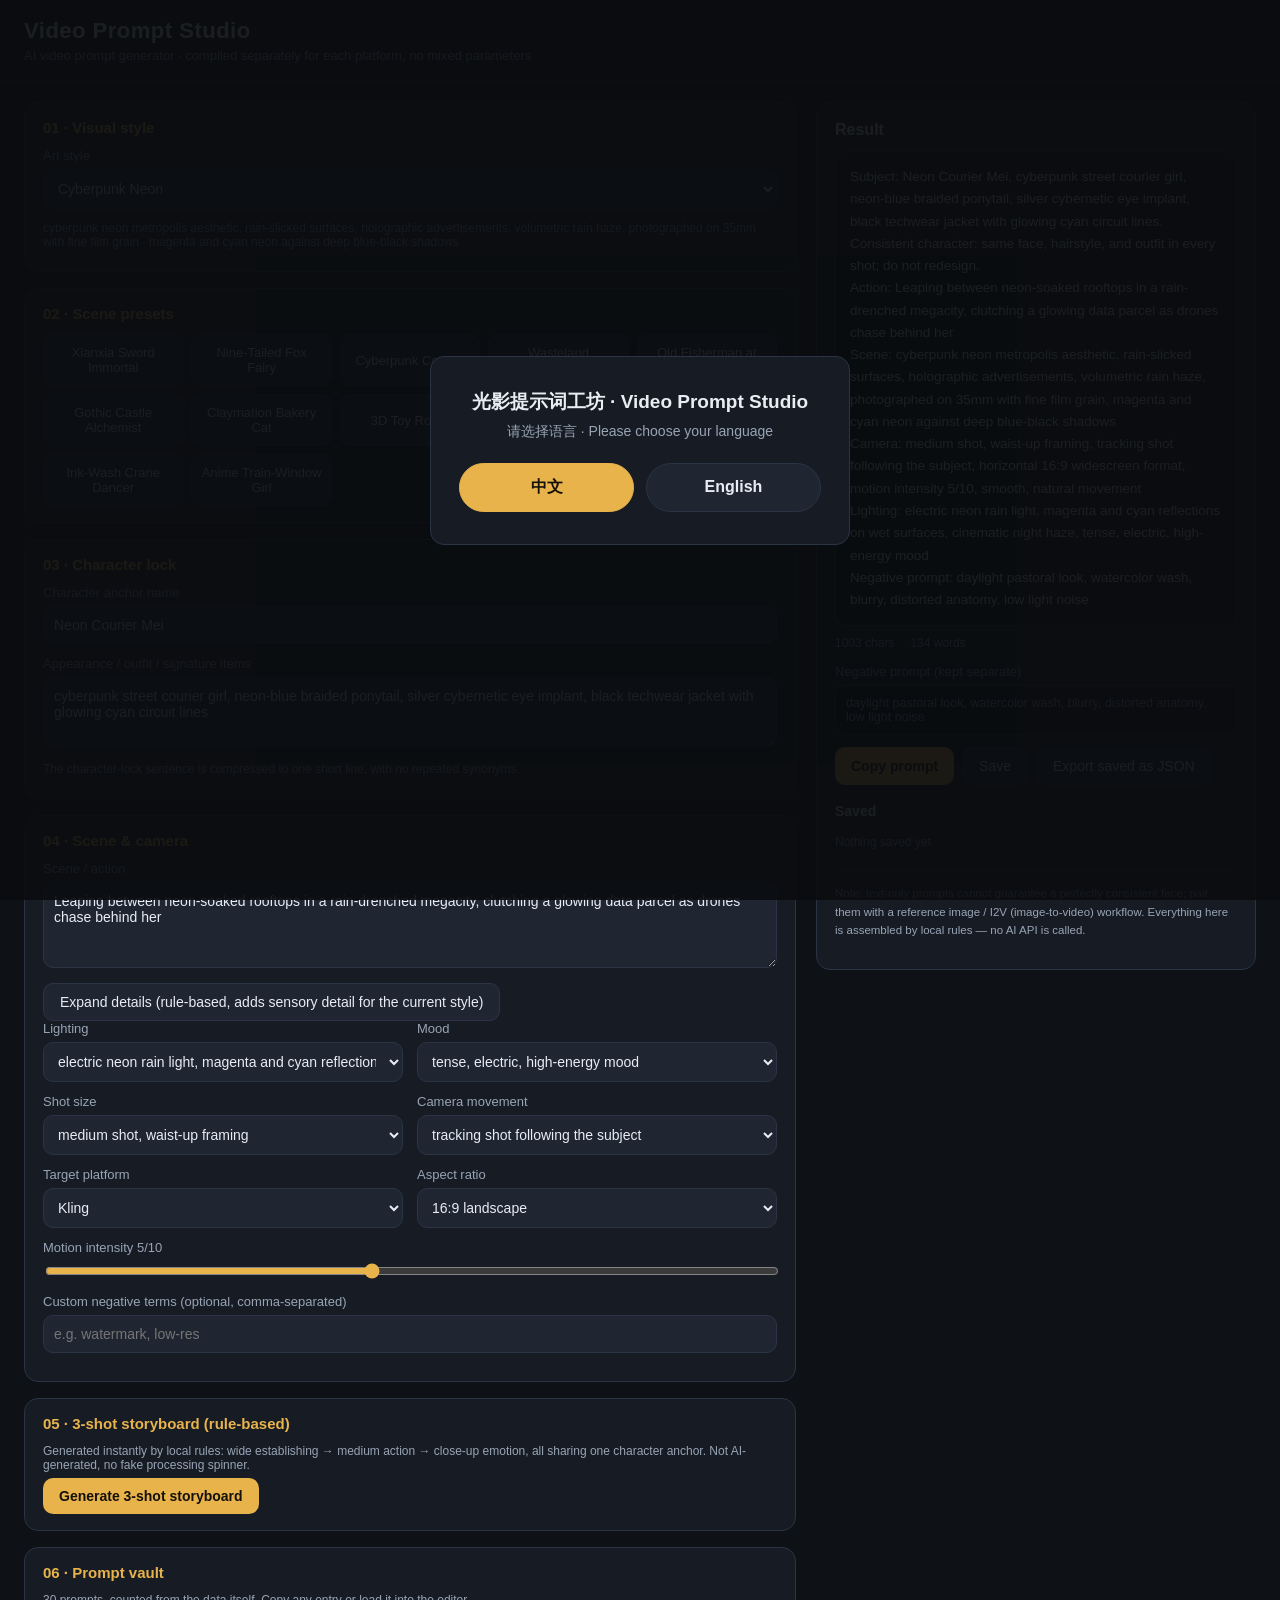
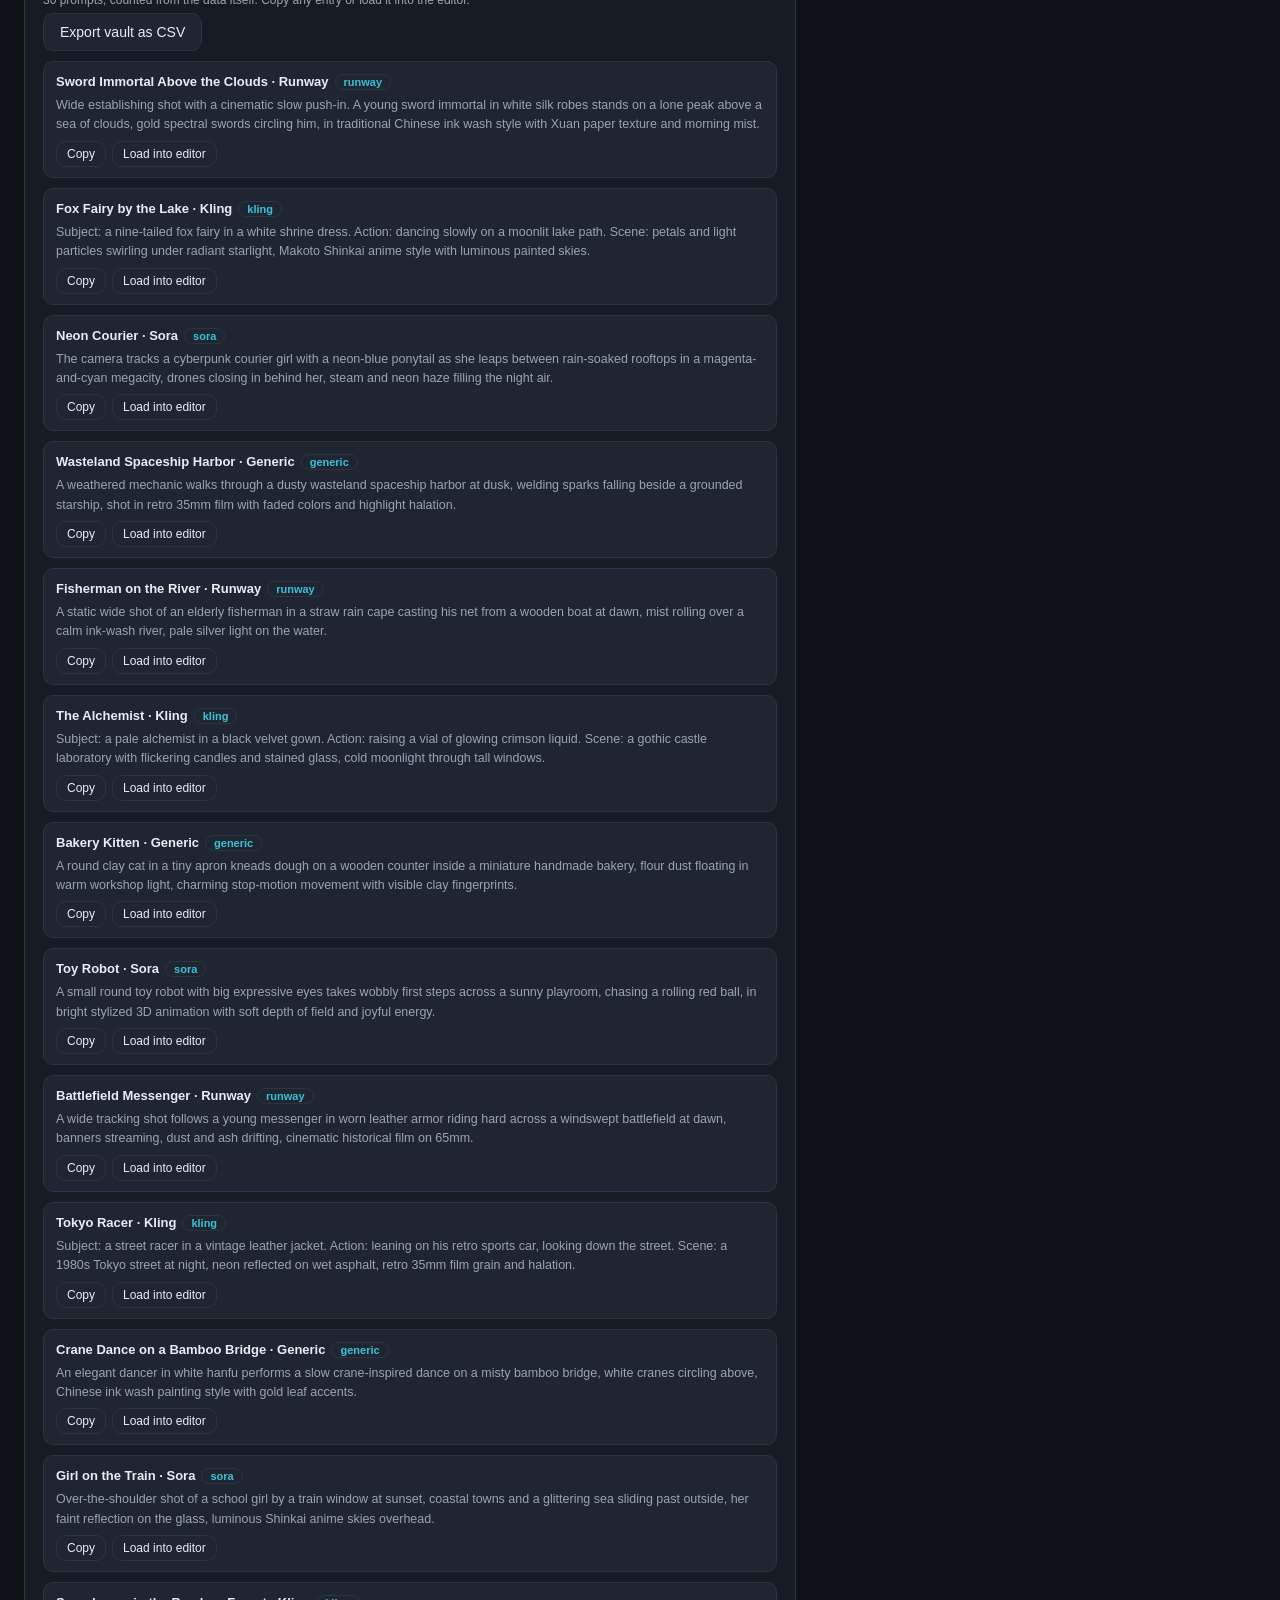
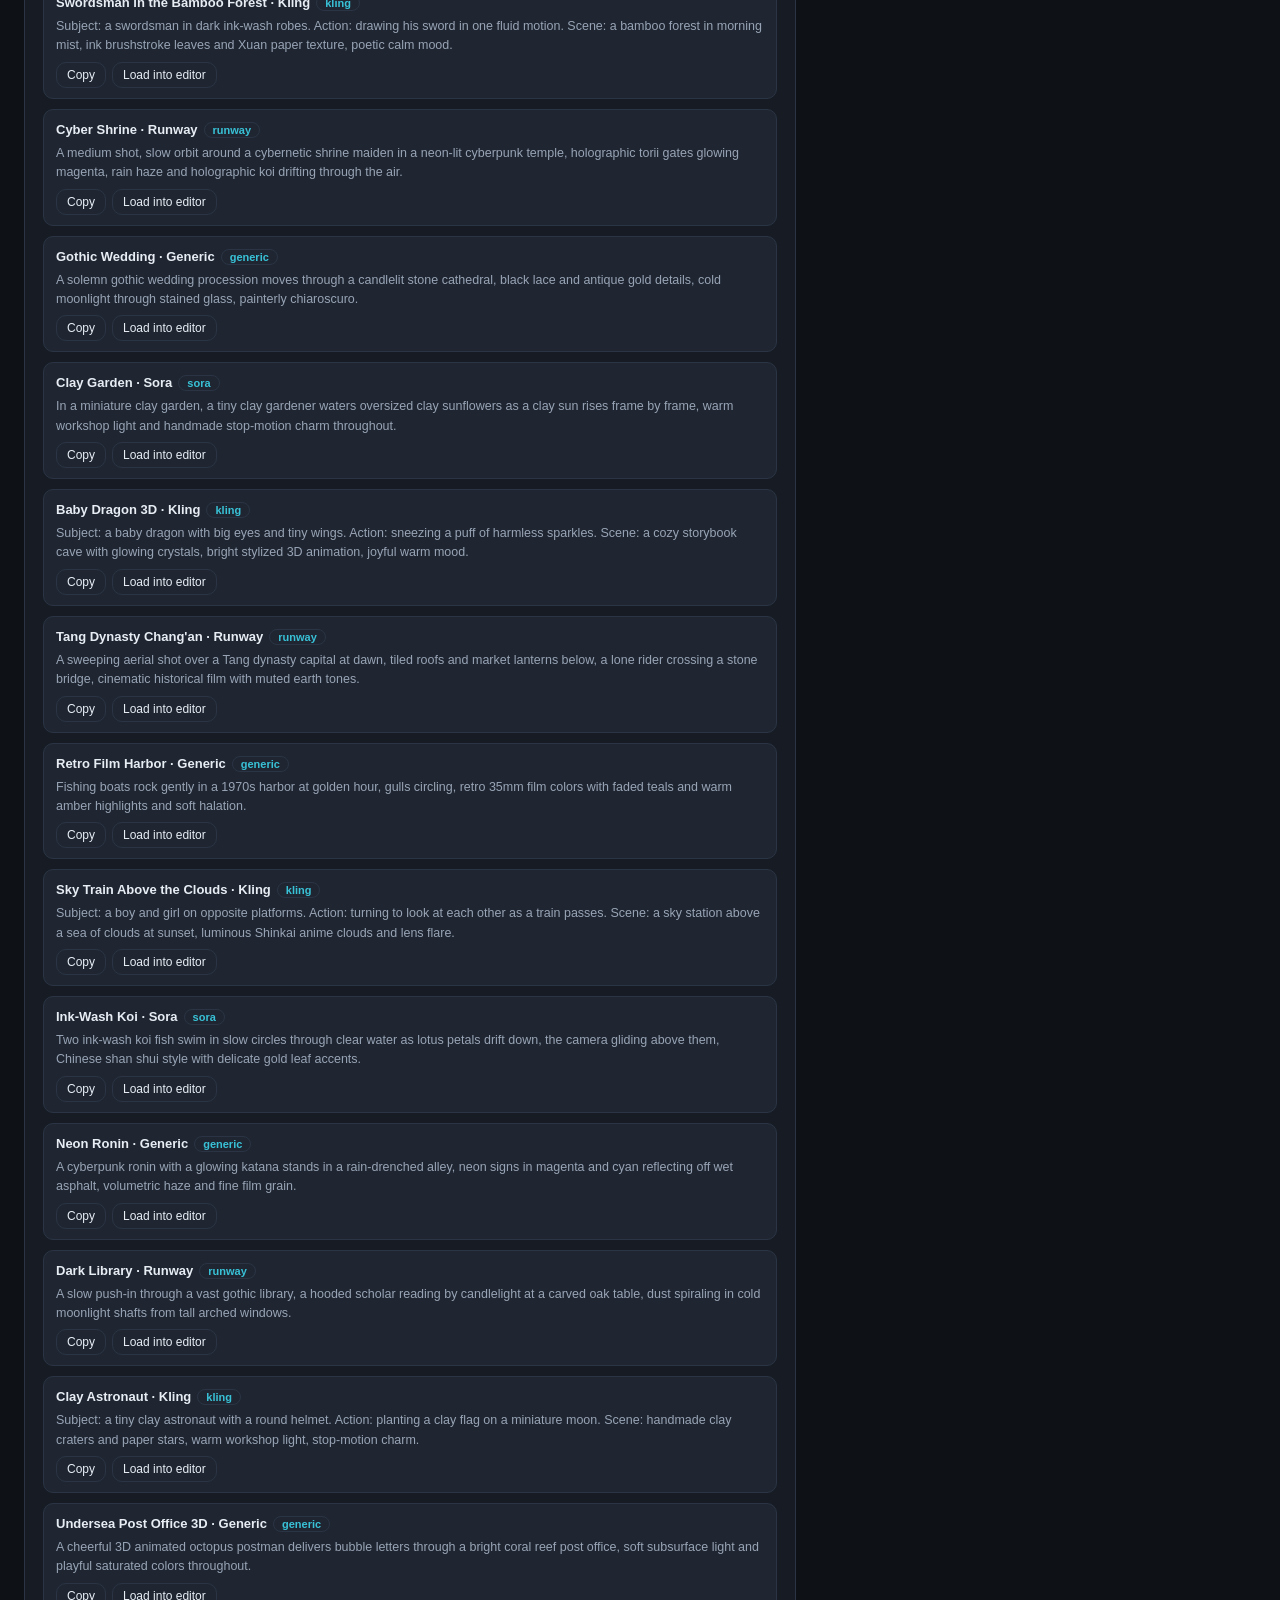
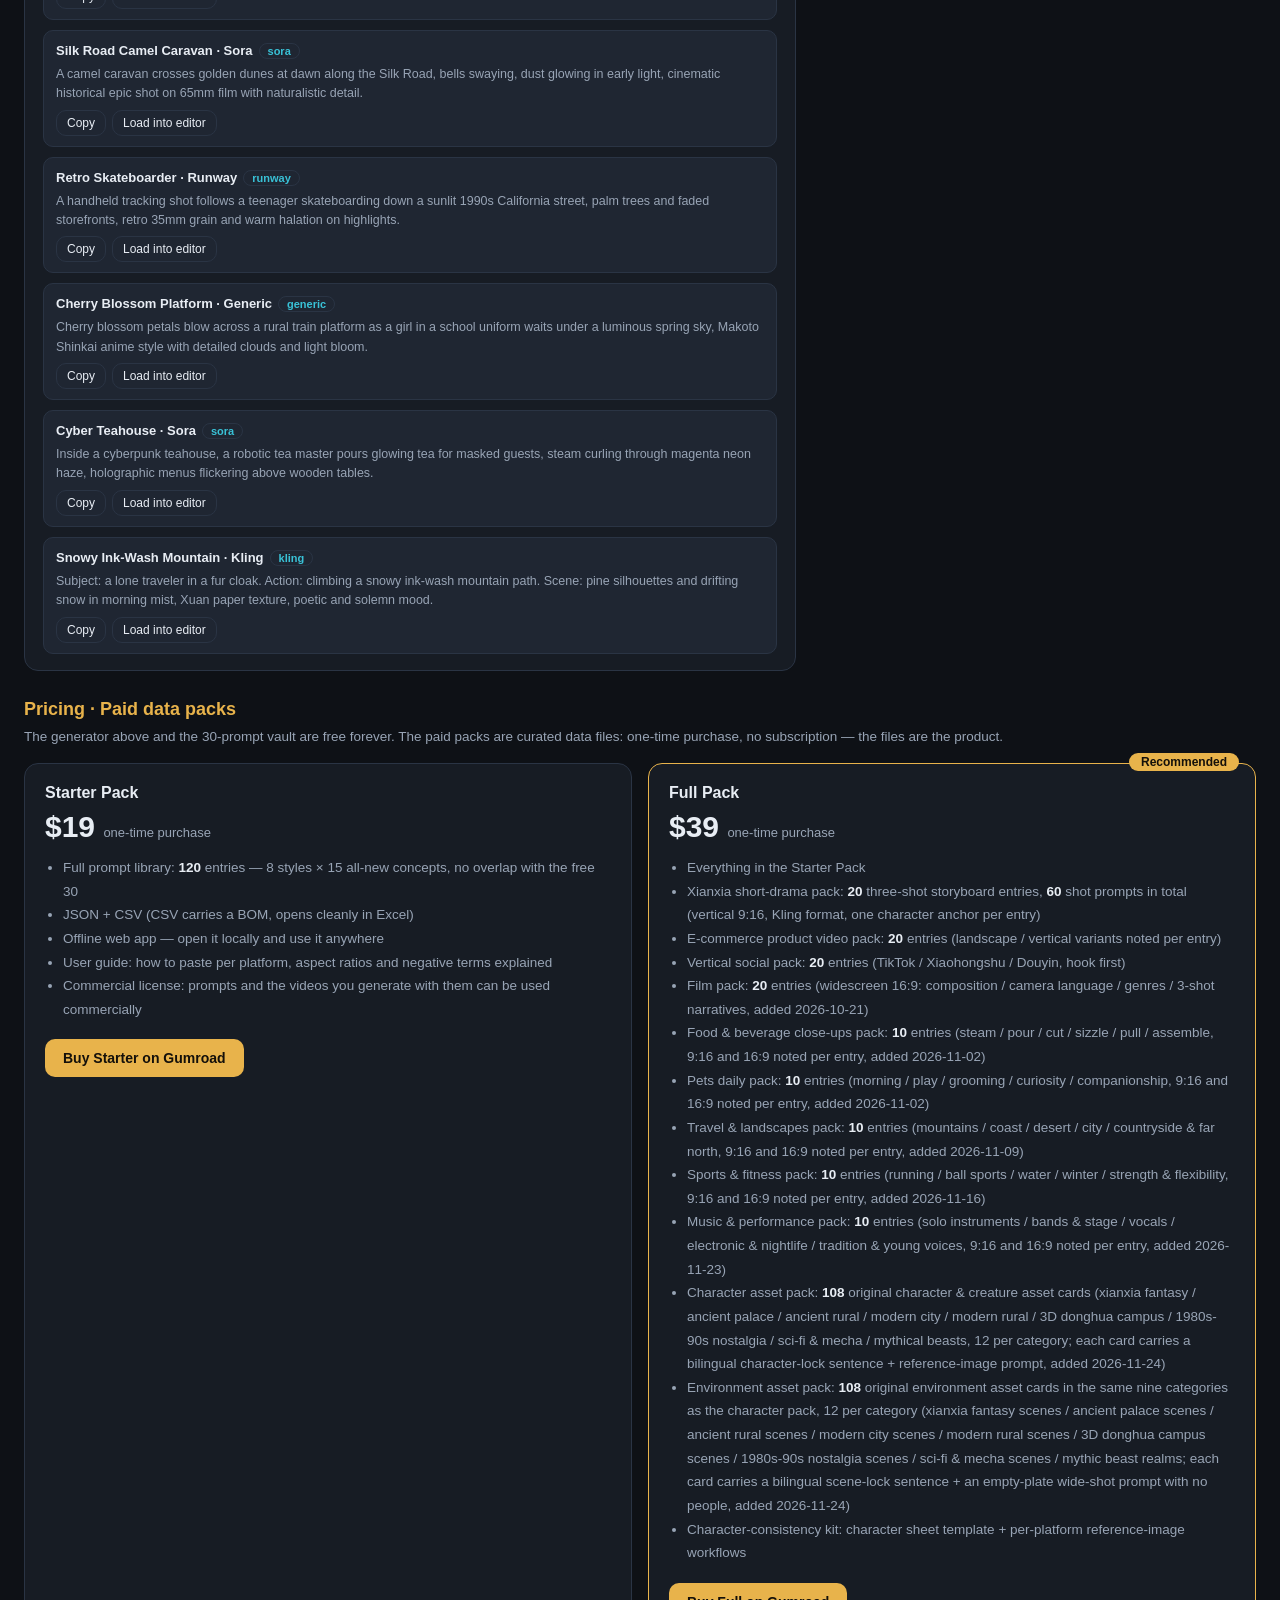
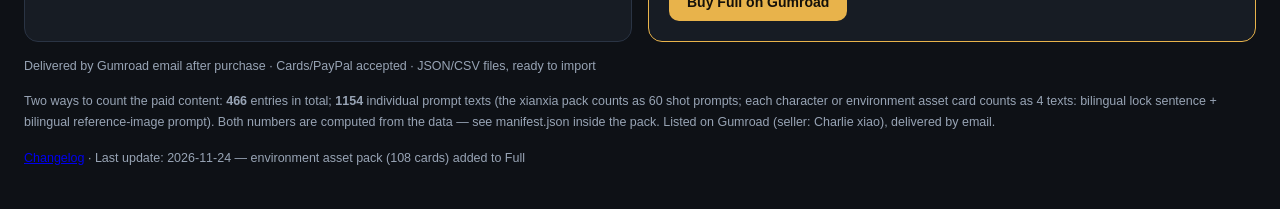
==== commit eece4d43: "Fix Last update line: environment asset pack" ====
--- a/index.html
+++ b/index.html
@@ -167,7 +167,7 @@
   </div>
   <p class="pricing-note" data-i18n="pricingNote1">购买后由 Gumroad 邮件发货 · 支持信用卡/PayPal · 文件为 JSON/CSV，可直接导入使用</p>
   <p class="pricing-note" data-i18n-html="pricingNote2">付费内容两个计数口径：共 <b id="pi-entries">466</b> 个条目；按单条提示词文本计共 <b id="pi-texts">1154</b> 条（仙侠包按 60 条镜头计；人物/环境资产包每卡按 4 条文本计：中英锁定句 + 中英定妆/全景提示词）。两个数字的定义见包内 manifest.json，均由数据自动统计。商品已在 Gumroad 上架（卖家 Charlie xiao），购买后由 Gumroad 邮件发货。</p>
-  <p class="pricing-note" data-i18n-html="pricingNote3"><a href="changelog.html">更新日志</a> · 最近更新：2026-11-24 人物资产包（108 张卡）加入 Full 全量包</p>
+  <p class="pricing-note" data-i18n-html="pricingNote3"><a href="changelog.html">更新日志</a> · 最近更新：2026-11-24 环境资产包（108 张卡）加入 Full 全量包</p>
 </section>
 
 <script src="data.js"></script>
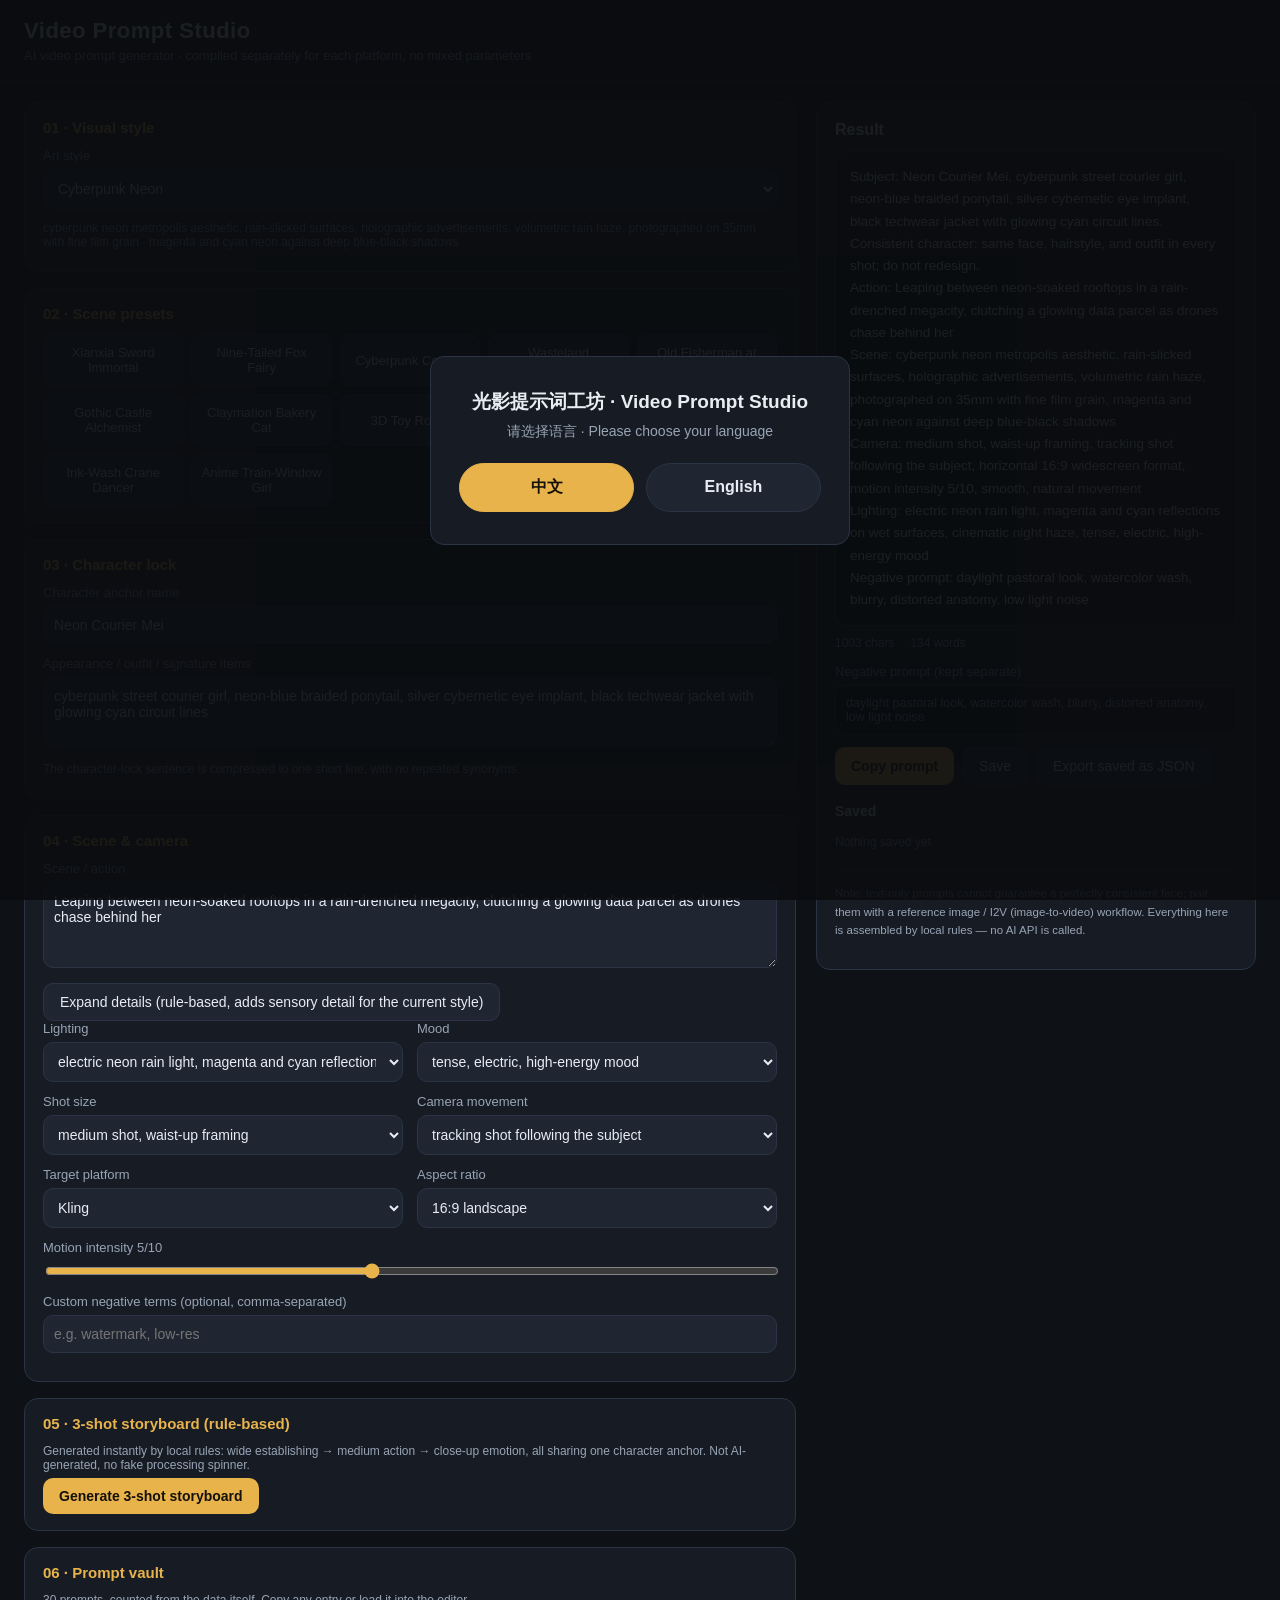
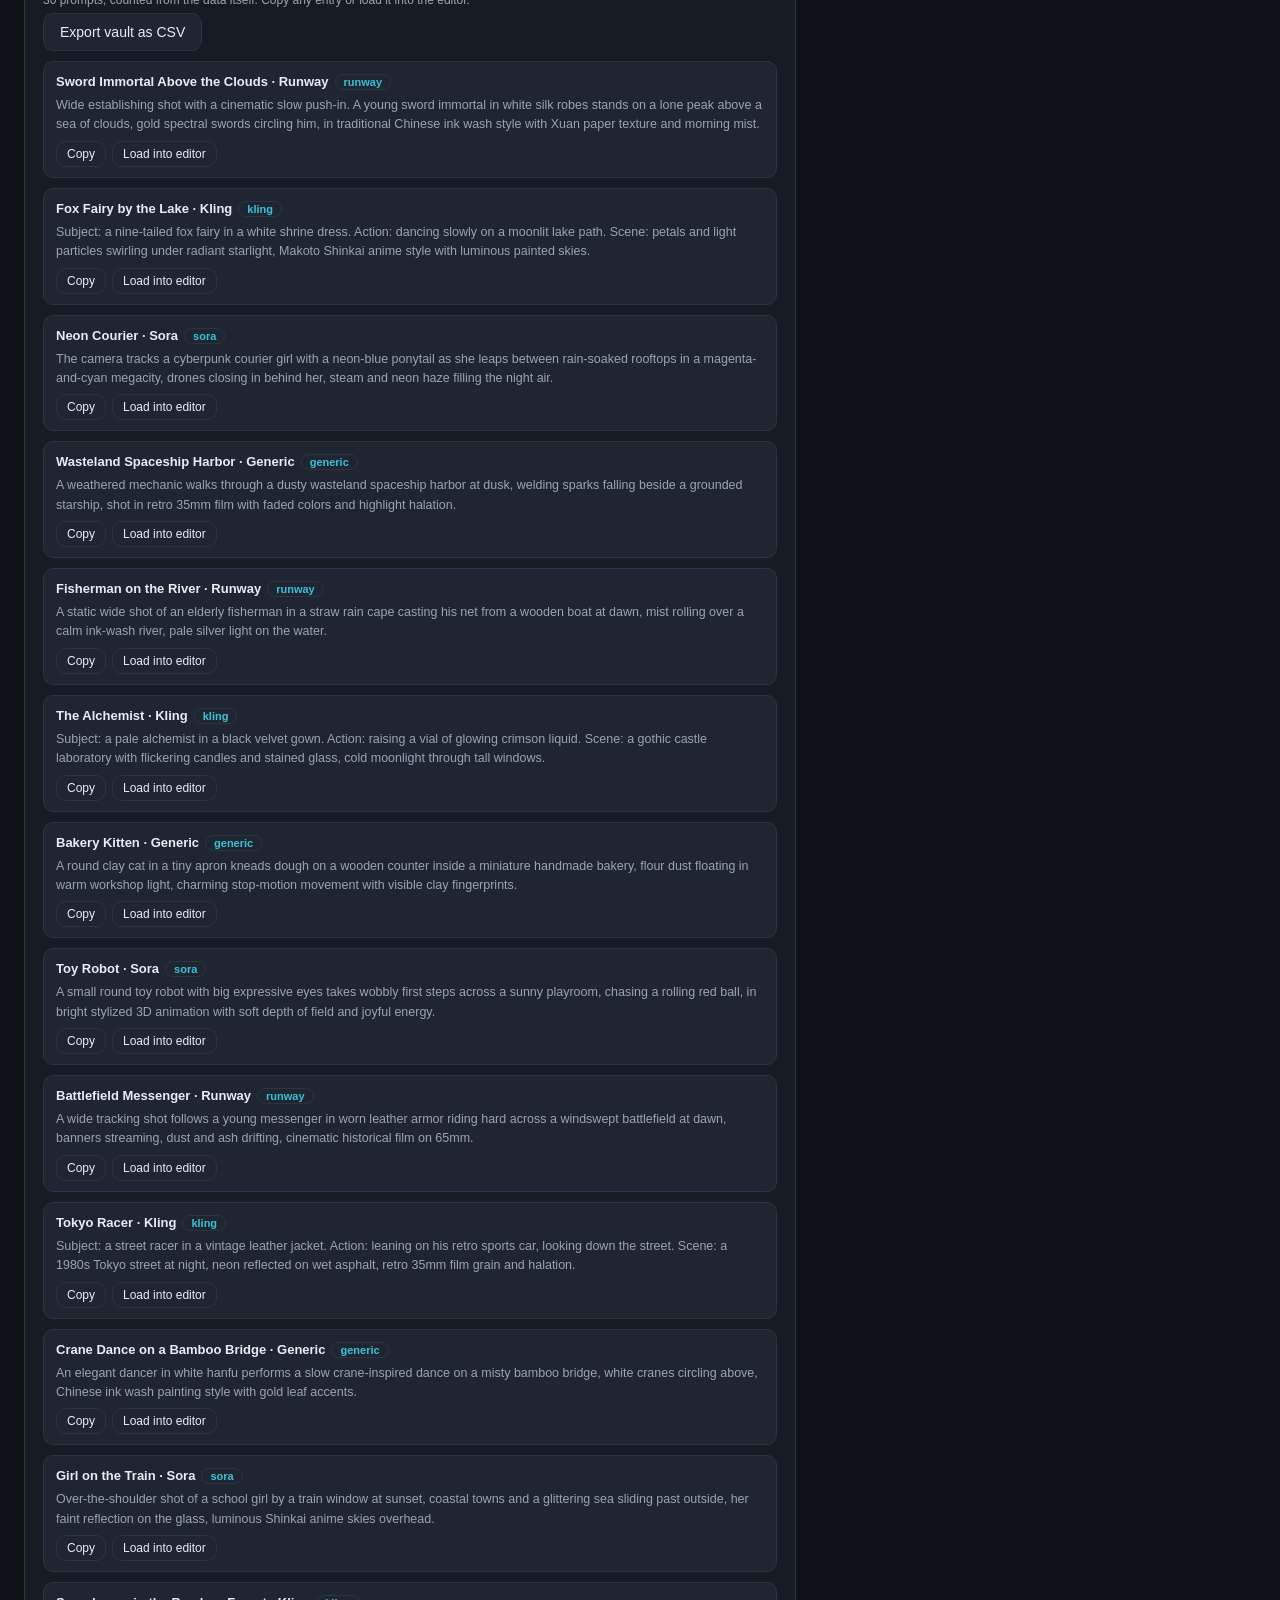
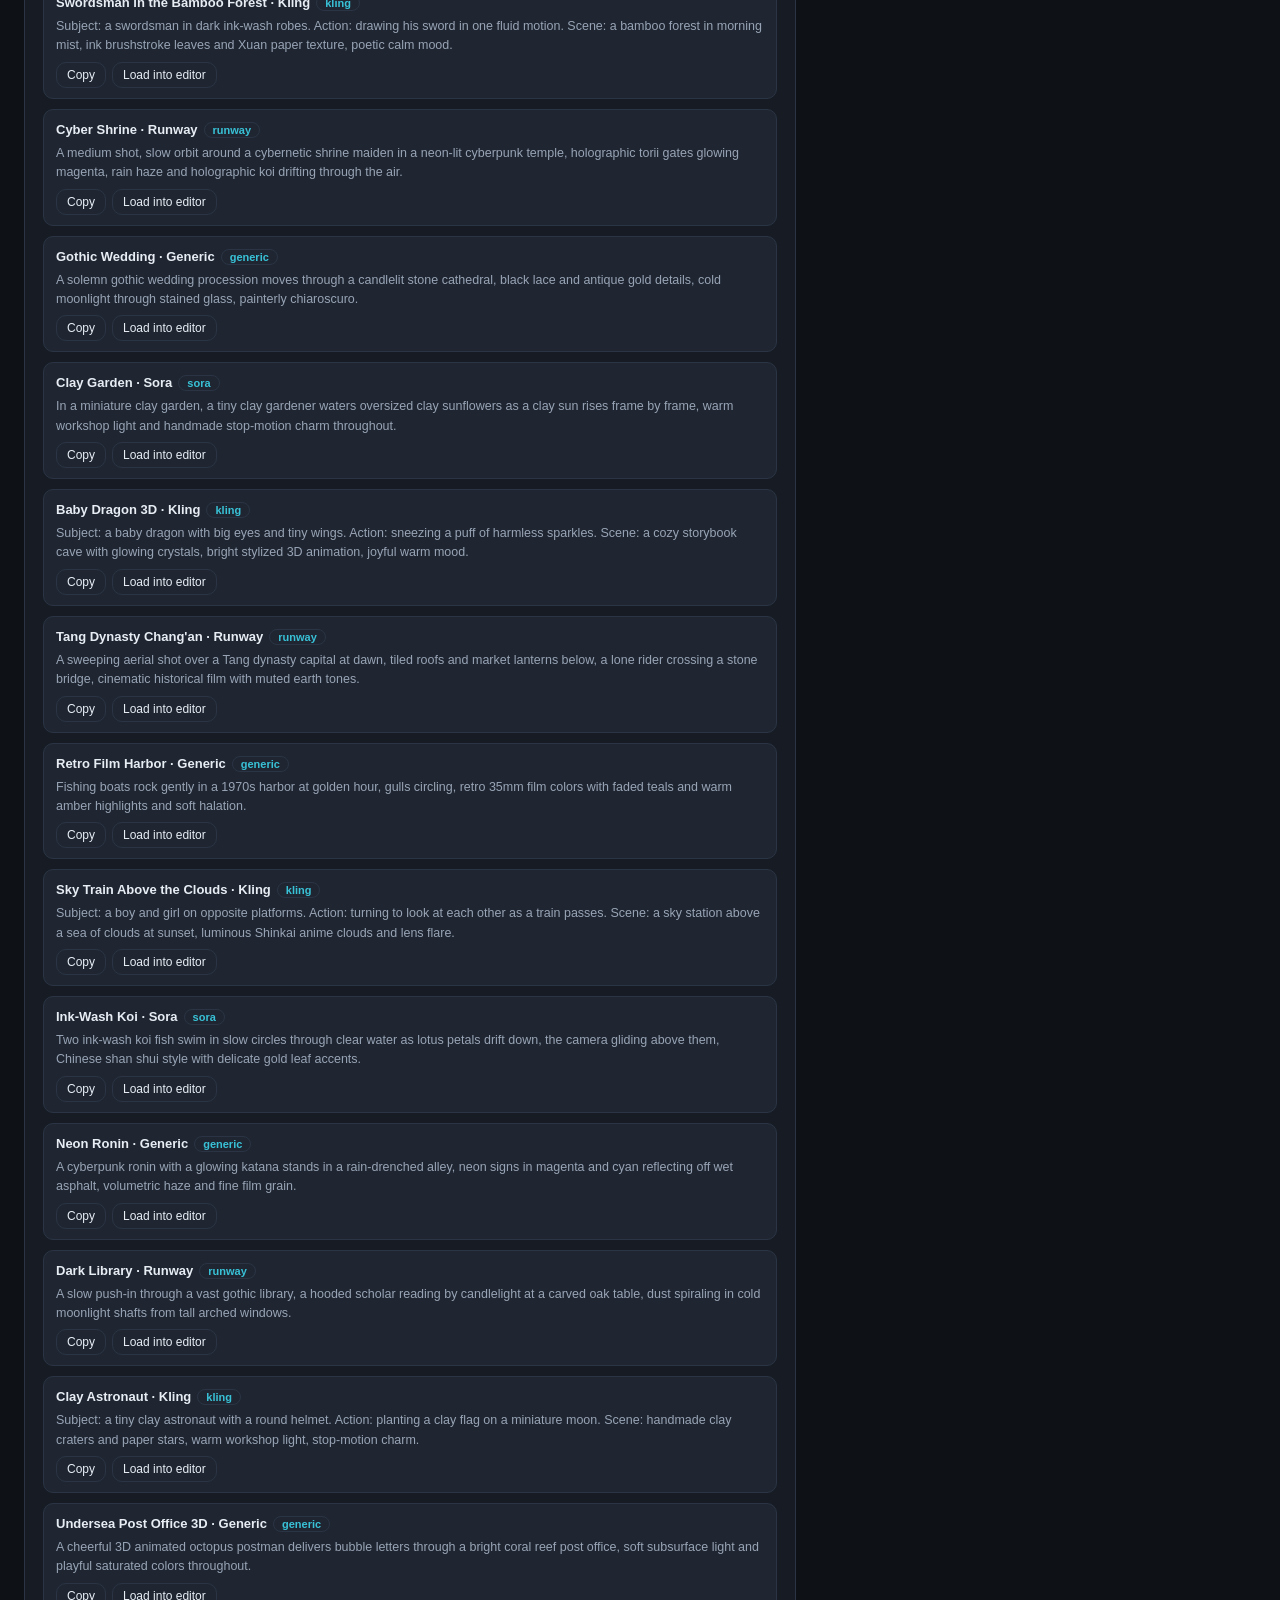
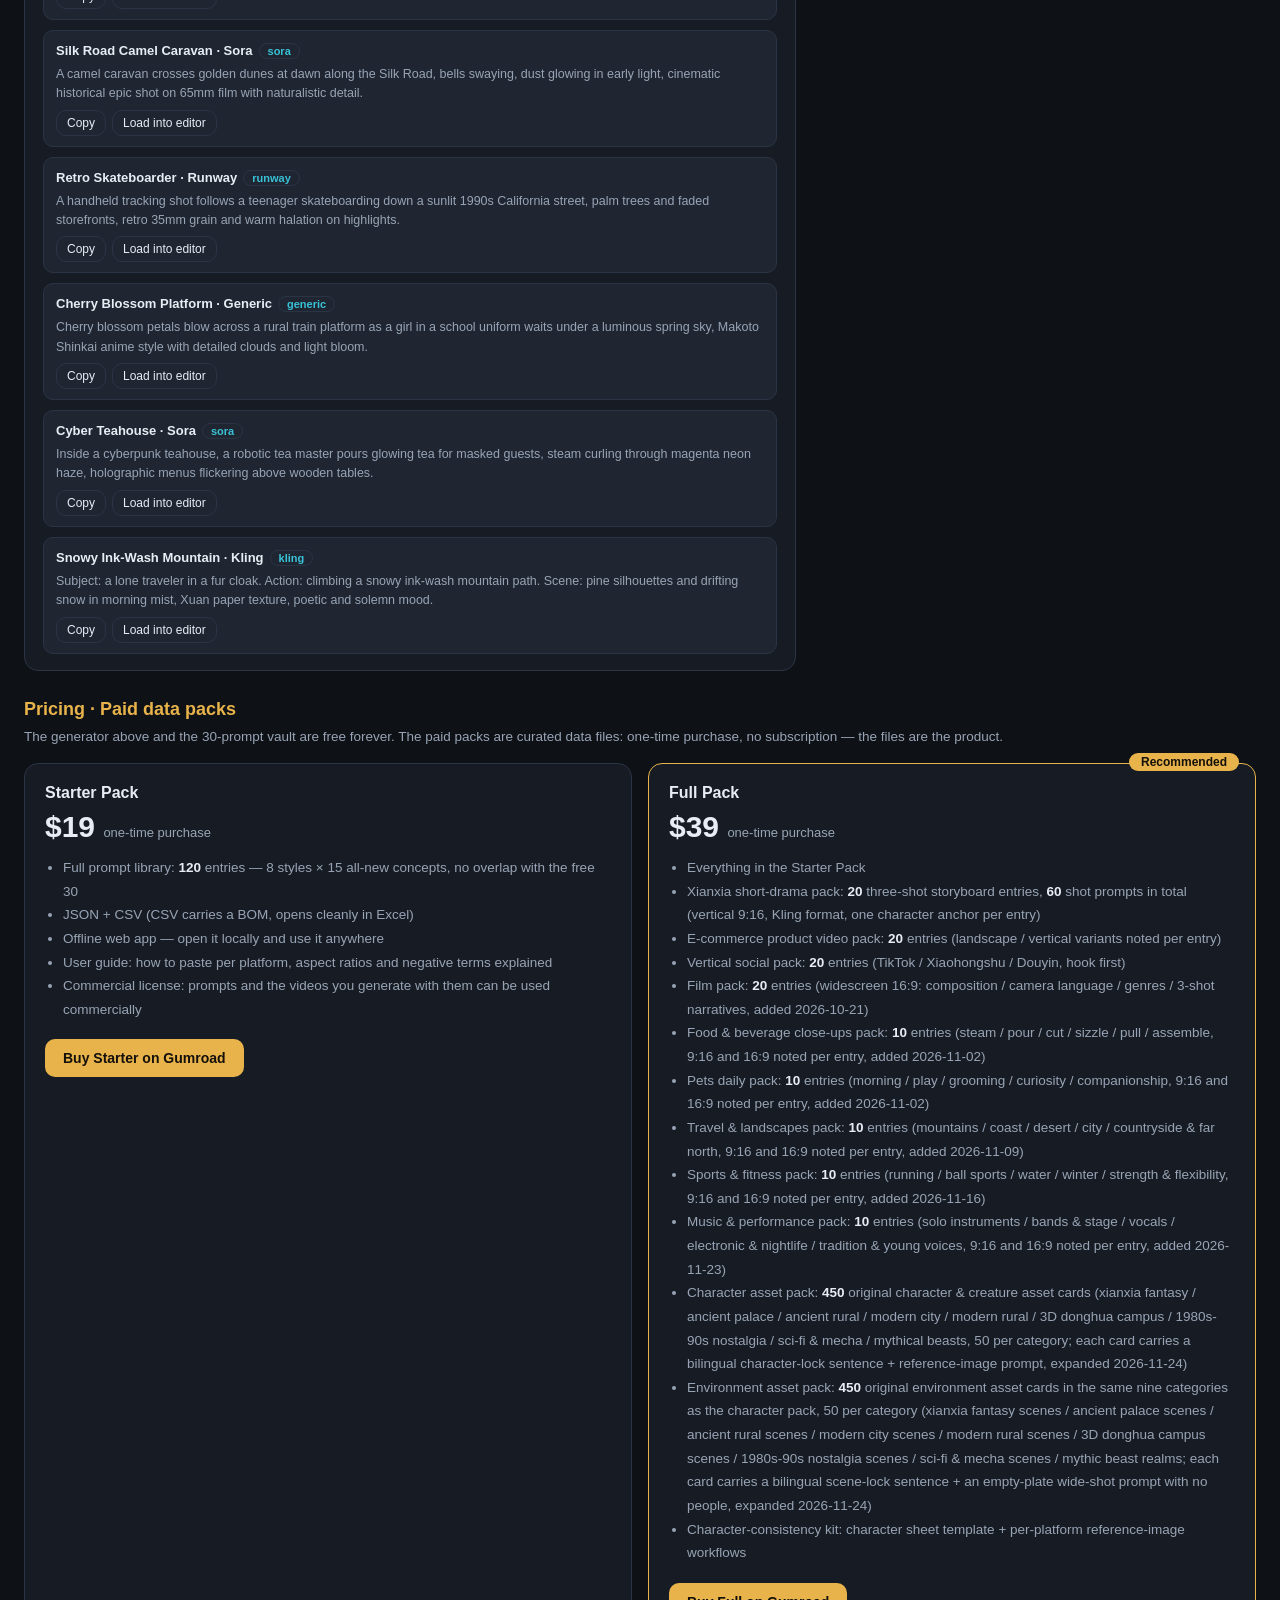
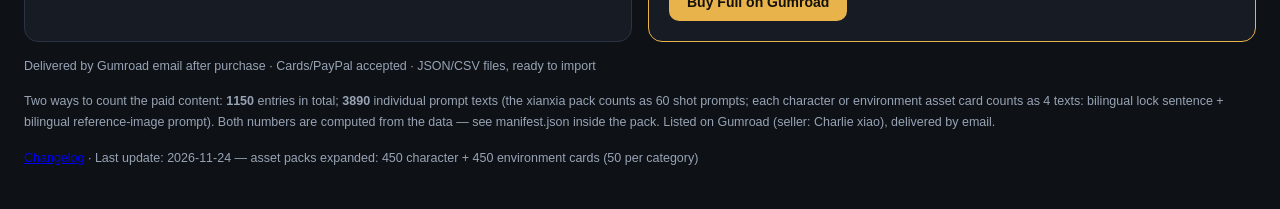
==== commit 12a12cc9: "Expand asset packs to 50 per category: pricing 1150/3890, changelog 2026-11-24" ====
--- a/index.html
+++ b/index.html
@@ -158,16 +158,16 @@
         <li data-i18n-html="fullLiTravel">旅行风光包：<b id="pi-travel">10</b> 条（山岳 / 海岸 / 沙漠 / 城市 / 乡野与远北，9:16 与 16:9 逐条标注，2026-11-09 周更加入）</li>
         <li data-i18n-html="fullLiSports">运动健身包：<b id="pi-sports">10</b> 条（晨跑 / 球类 / 水上 / 冰雪 / 力量与柔韧，9:16 与 16:9 逐条标注，2026-11-16 周更加入）</li>
         <li data-i18n-html="fullLiMusic">音乐与表演包：<b id="pi-music">10</b> 条（独奏 / 乐队舞台 / 人声 / 电子夜场 / 传统与童声，9:16 与 16:9 逐条标注，2026-11-23 周更加入）</li>
-        <li data-i18n-html="fullLiChars">人物资产包：<b id="pi-chars">108</b> 张原创人物/神兽资产卡（仙侠玄幻 / 古风宫廷 / 古代乡村 / 现代都市 / 现代乡村 / 国漫3D校园 / 年代怀旧8090 / 科幻机甲 / 玄幻神兽，每类 12 张；每卡含中英双语锁定句 + 定妆提示词，2026-11-24 加入）</li>
-        <li data-i18n-html="fullLiEnvs">环境资产包：<b id="pi-envs">108</b> 张原创场景资产卡，与人物包同为九大类、每类 12 张（仙侠玄幻场景 / 古风宫廷场景 / 古代乡村场景 / 现代都市场景 / 现代乡村场景 / 国漫3D校园场景 / 年代怀旧场景 / 科幻机甲场景 / 玄幻秘境；每卡含中英双语场景锁定句 + 无人空镜全景提示词，2026-11-24 加入）</li>
+        <li data-i18n-html="fullLiChars">人物资产包：<b id="pi-chars">450</b> 张原创人物/神兽资产卡（仙侠玄幻 / 古风宫廷 / 古代乡村 / 现代都市 / 现代乡村 / 国漫3D校园 / 年代怀旧8090 / 科幻机甲 / 玄幻神兽，每类 50 张；每卡含中英双语锁定句 + 定妆提示词，2026-11-24 扩充）</li>
+        <li data-i18n-html="fullLiEnvs">环境资产包：<b id="pi-envs">450</b> 张原创场景资产卡，与人物包同为九大类、每类 50 张（仙侠玄幻场景 / 古风宫廷场景 / 古代乡村场景 / 现代都市场景 / 现代乡村场景 / 国漫3D校园场景 / 年代怀旧场景 / 科幻机甲场景 / 玄幻秘境；每卡含中英双语场景锁定句 + 无人空镜全景提示词，2026-11-24 扩充）</li>
         <li data-i18n="fullLiKit">角色一致性套件：角色设定表模板 + 各平台参考图工作流</li>
       </ul>
       <a class="buy-btn" id="buy-full" href="https://gumroad.com/l/vneevp" target="_blank" rel="noopener" data-i18n="buyFull">在 Gumroad 购买 Full</a>
     </div>
   </div>
   <p class="pricing-note" data-i18n="pricingNote1">购买后由 Gumroad 邮件发货 · 支持信用卡/PayPal · 文件为 JSON/CSV，可直接导入使用</p>
-  <p class="pricing-note" data-i18n-html="pricingNote2">付费内容两个计数口径：共 <b id="pi-entries">466</b> 个条目；按单条提示词文本计共 <b id="pi-texts">1154</b> 条（仙侠包按 60 条镜头计；人物/环境资产包每卡按 4 条文本计：中英锁定句 + 中英定妆/全景提示词）。两个数字的定义见包内 manifest.json，均由数据自动统计。商品已在 Gumroad 上架（卖家 Charlie xiao），购买后由 Gumroad 邮件发货。</p>
-  <p class="pricing-note" data-i18n-html="pricingNote3"><a href="changelog.html">更新日志</a> · 最近更新：2026-11-24 环境资产包（108 张卡）加入 Full 全量包</p>
+  <p class="pricing-note" data-i18n-html="pricingNote2">付费内容两个计数口径：共 <b id="pi-entries">1150</b> 个条目；按单条提示词文本计共 <b id="pi-texts">3890</b> 条（仙侠包按 60 条镜头计；人物/环境资产包每卡按 4 条文本计：中英锁定句 + 中英定妆/全景提示词）。两个数字的定义见包内 manifest.json，均由数据自动统计。商品已在 Gumroad 上架（卖家 Charlie xiao），购买后由 Gumroad 邮件发货。</p>
+  <p class="pricing-note" data-i18n-html="pricingNote3"><a href="changelog.html">更新日志</a> · 最近更新：2026-11-24 资产包大扩充：人物与环境各 450 张（每类 50 张）</p>
 </section>
 
 <script src="data.js"></script>
